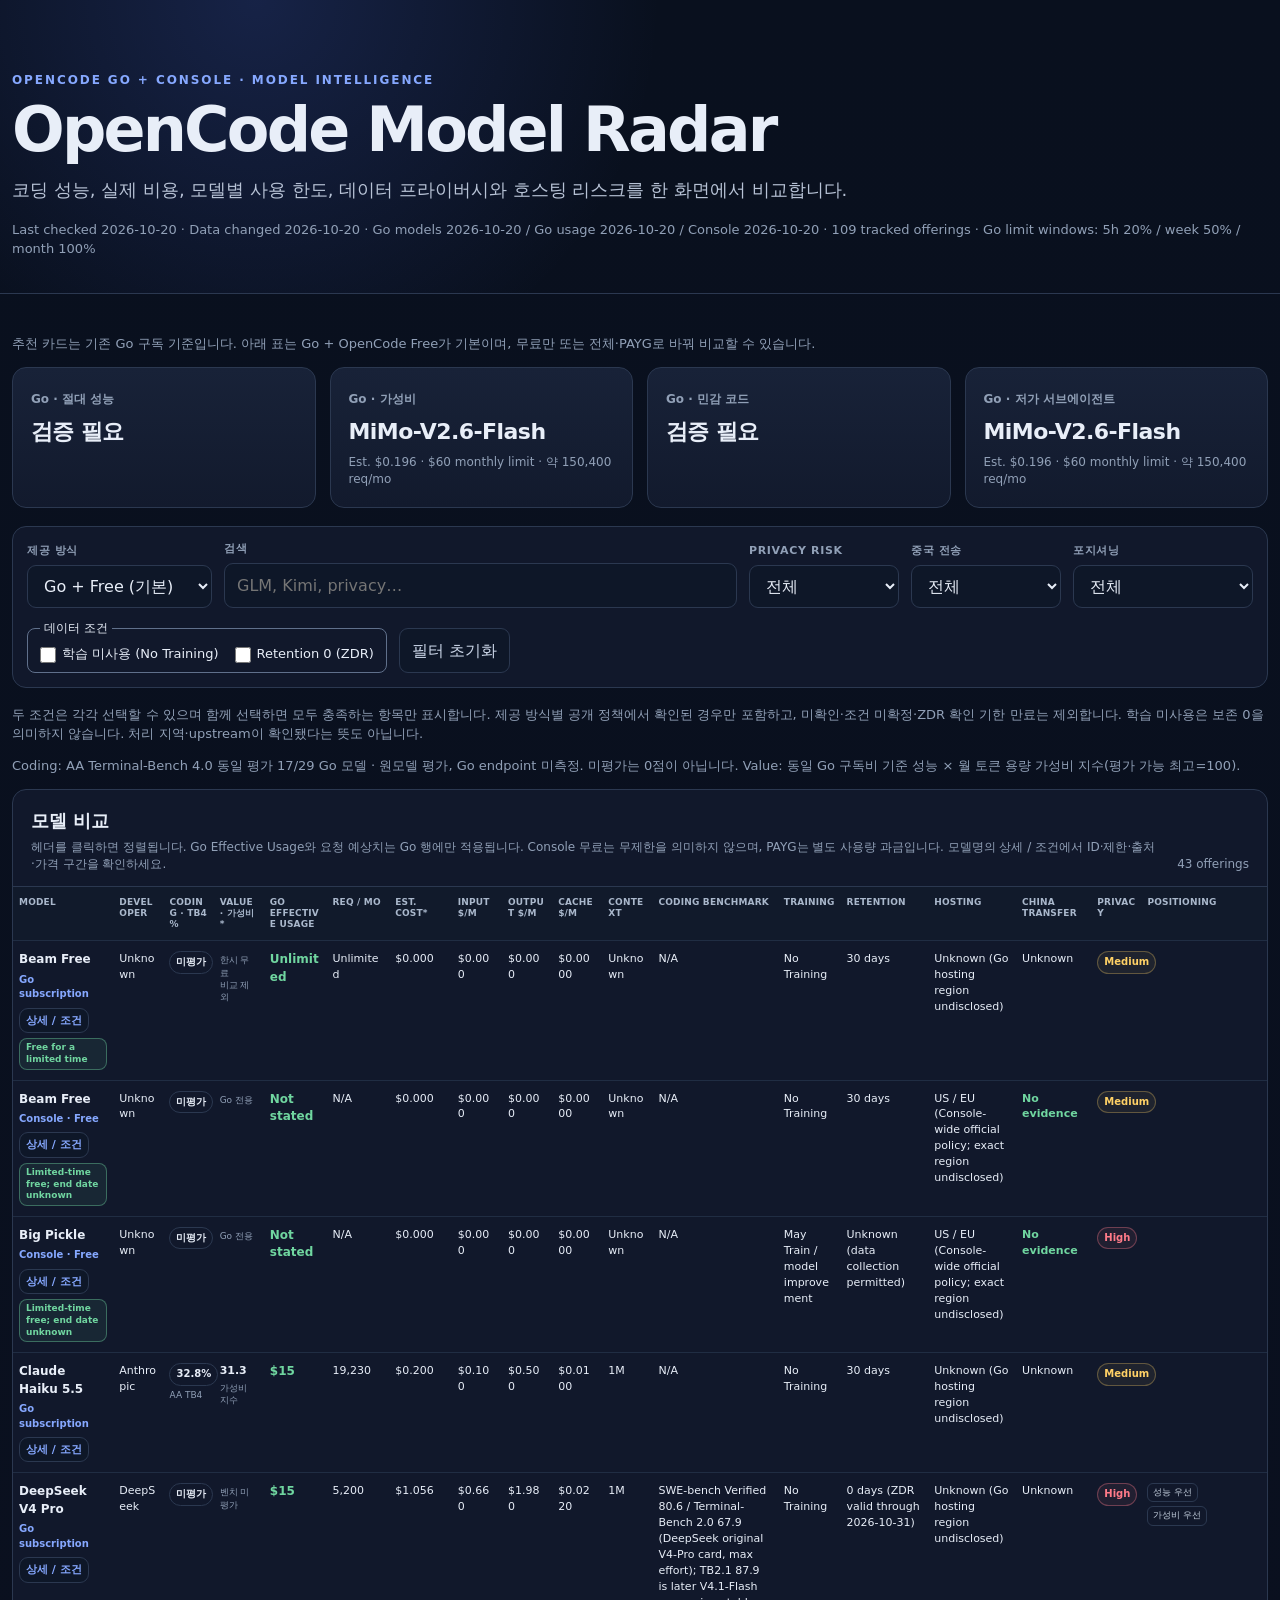
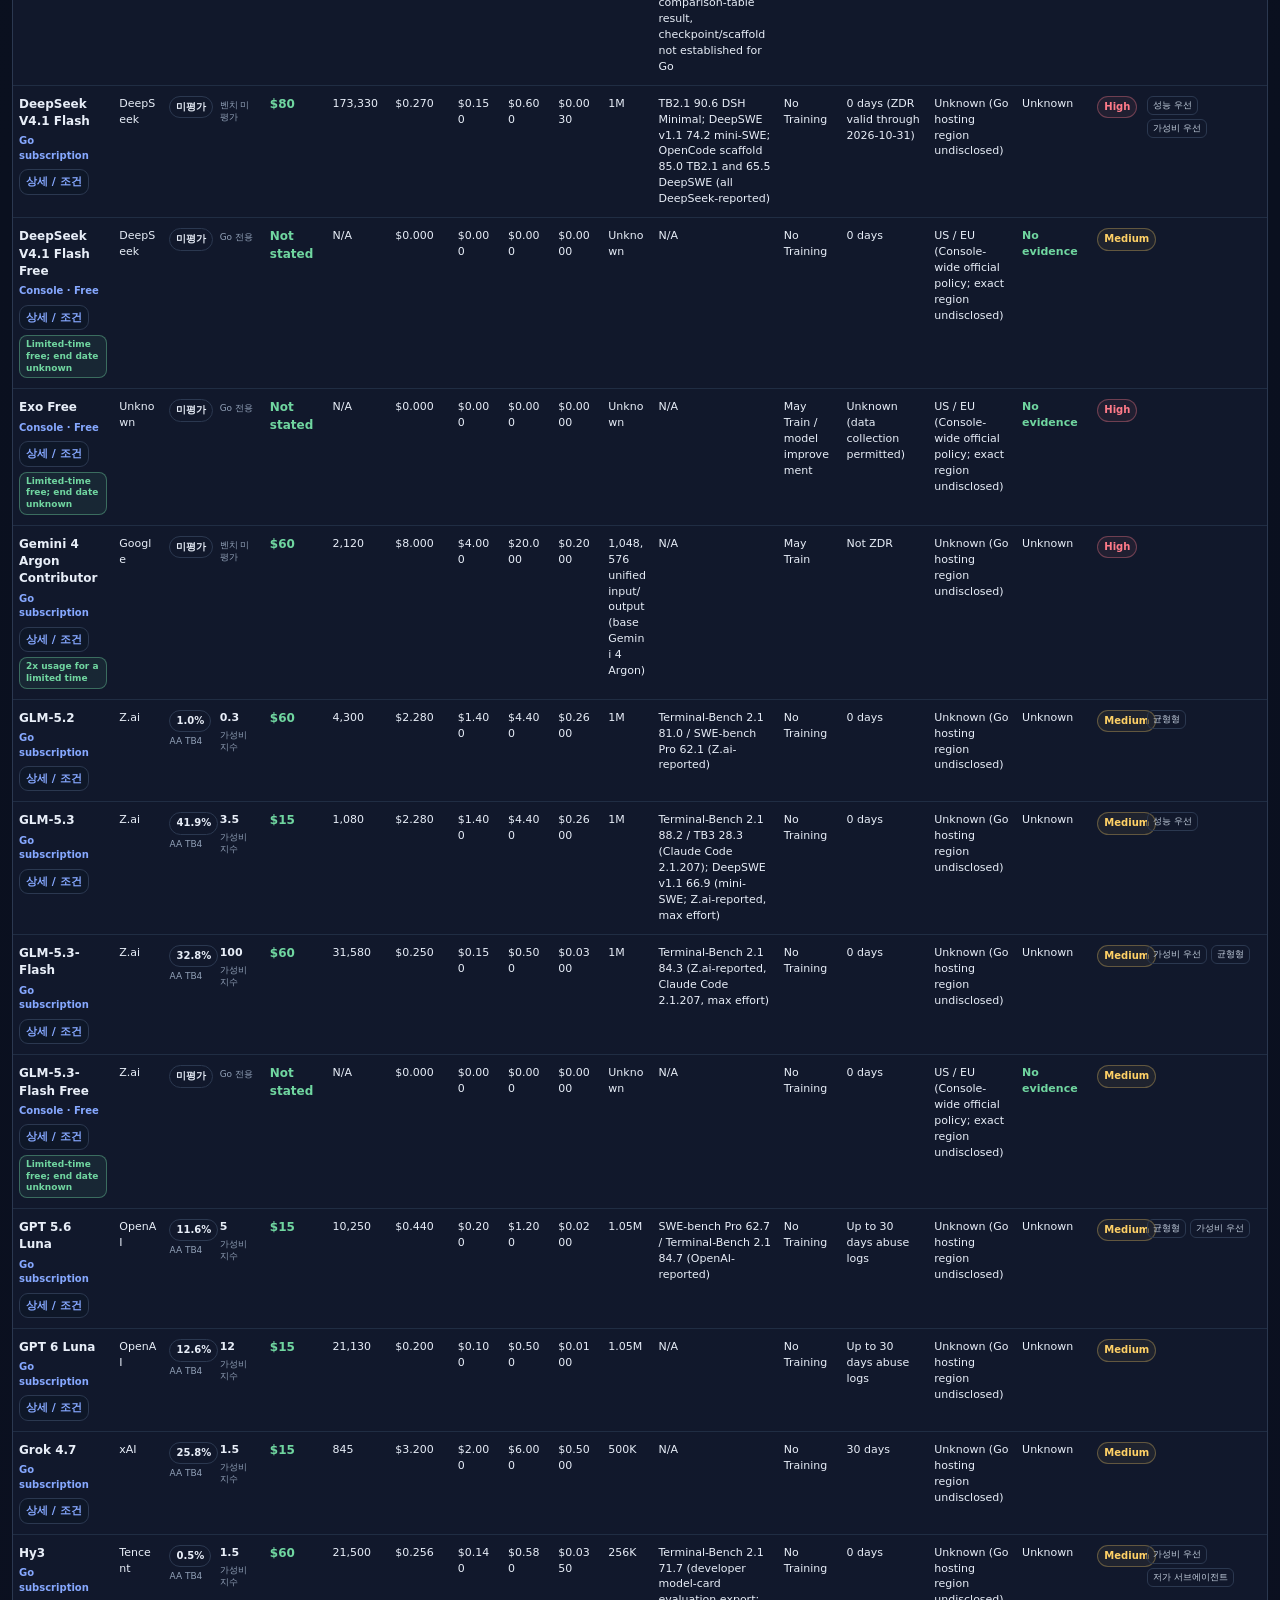
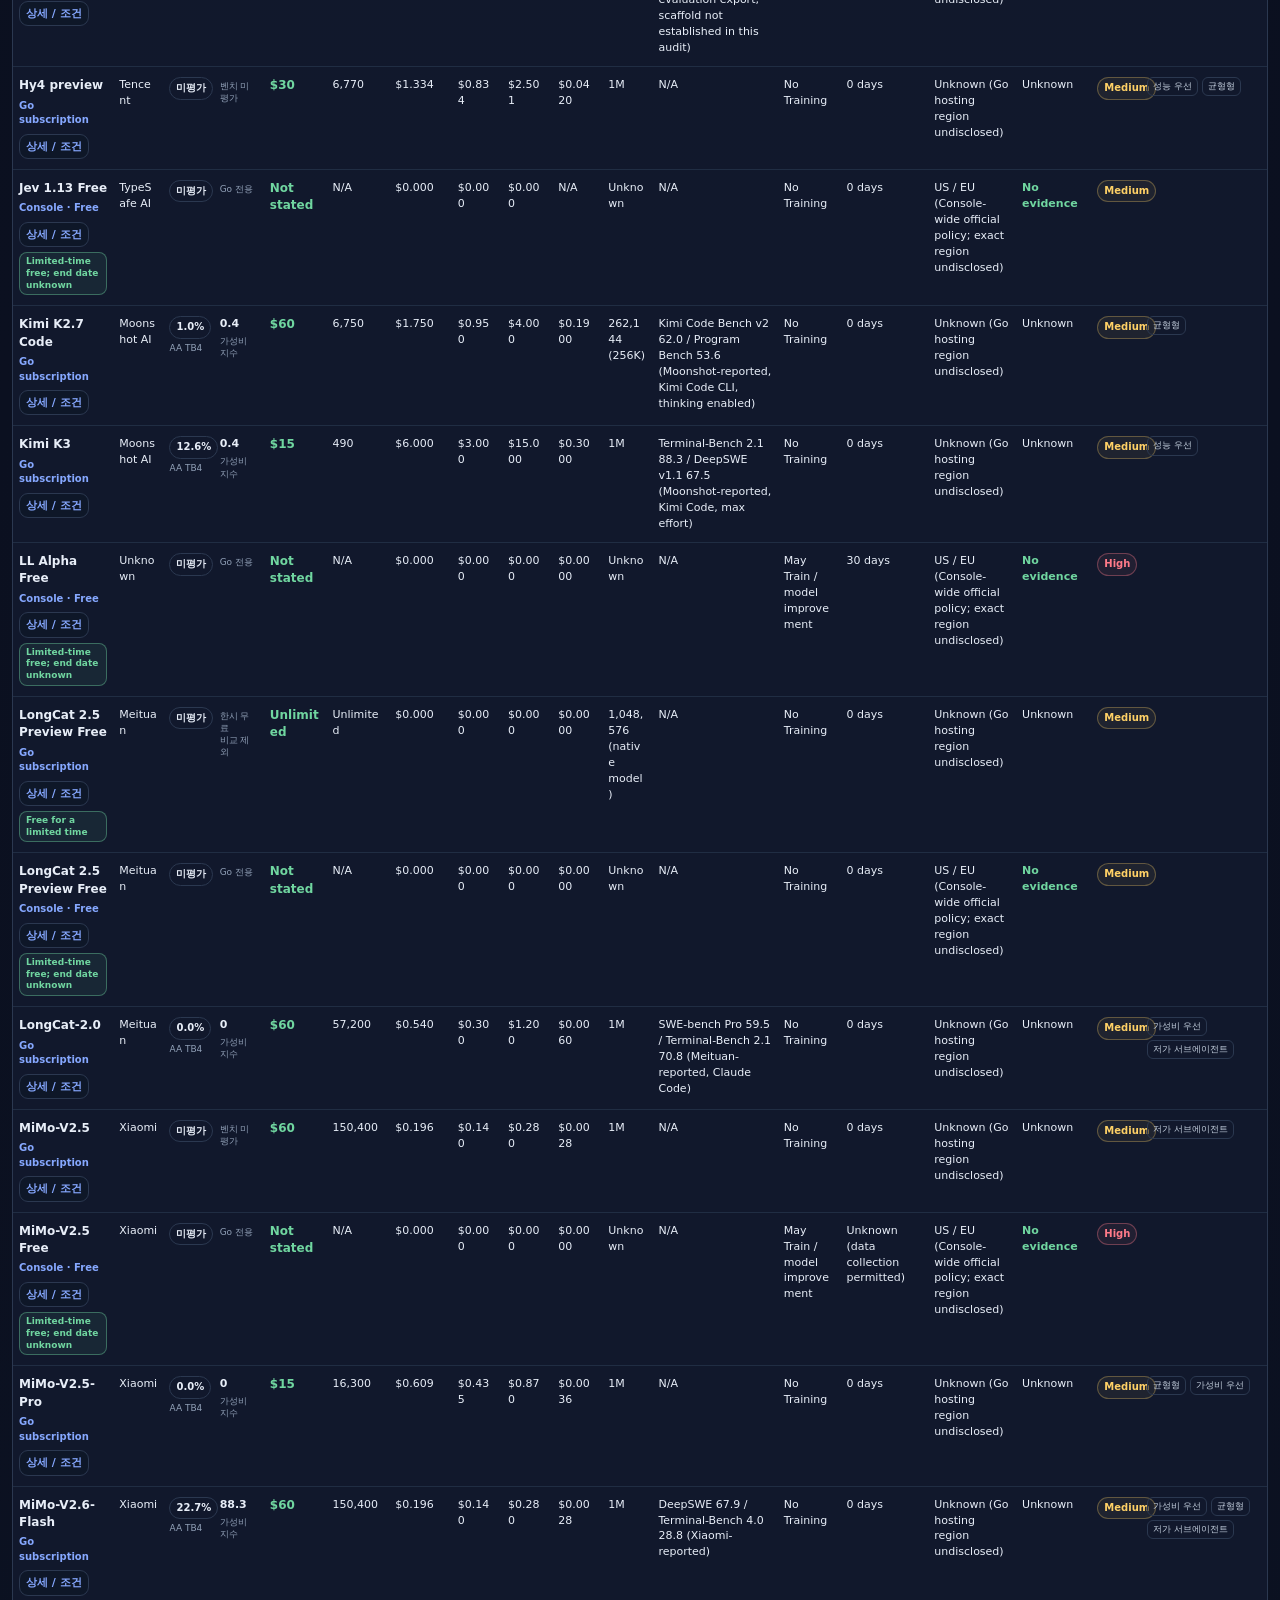
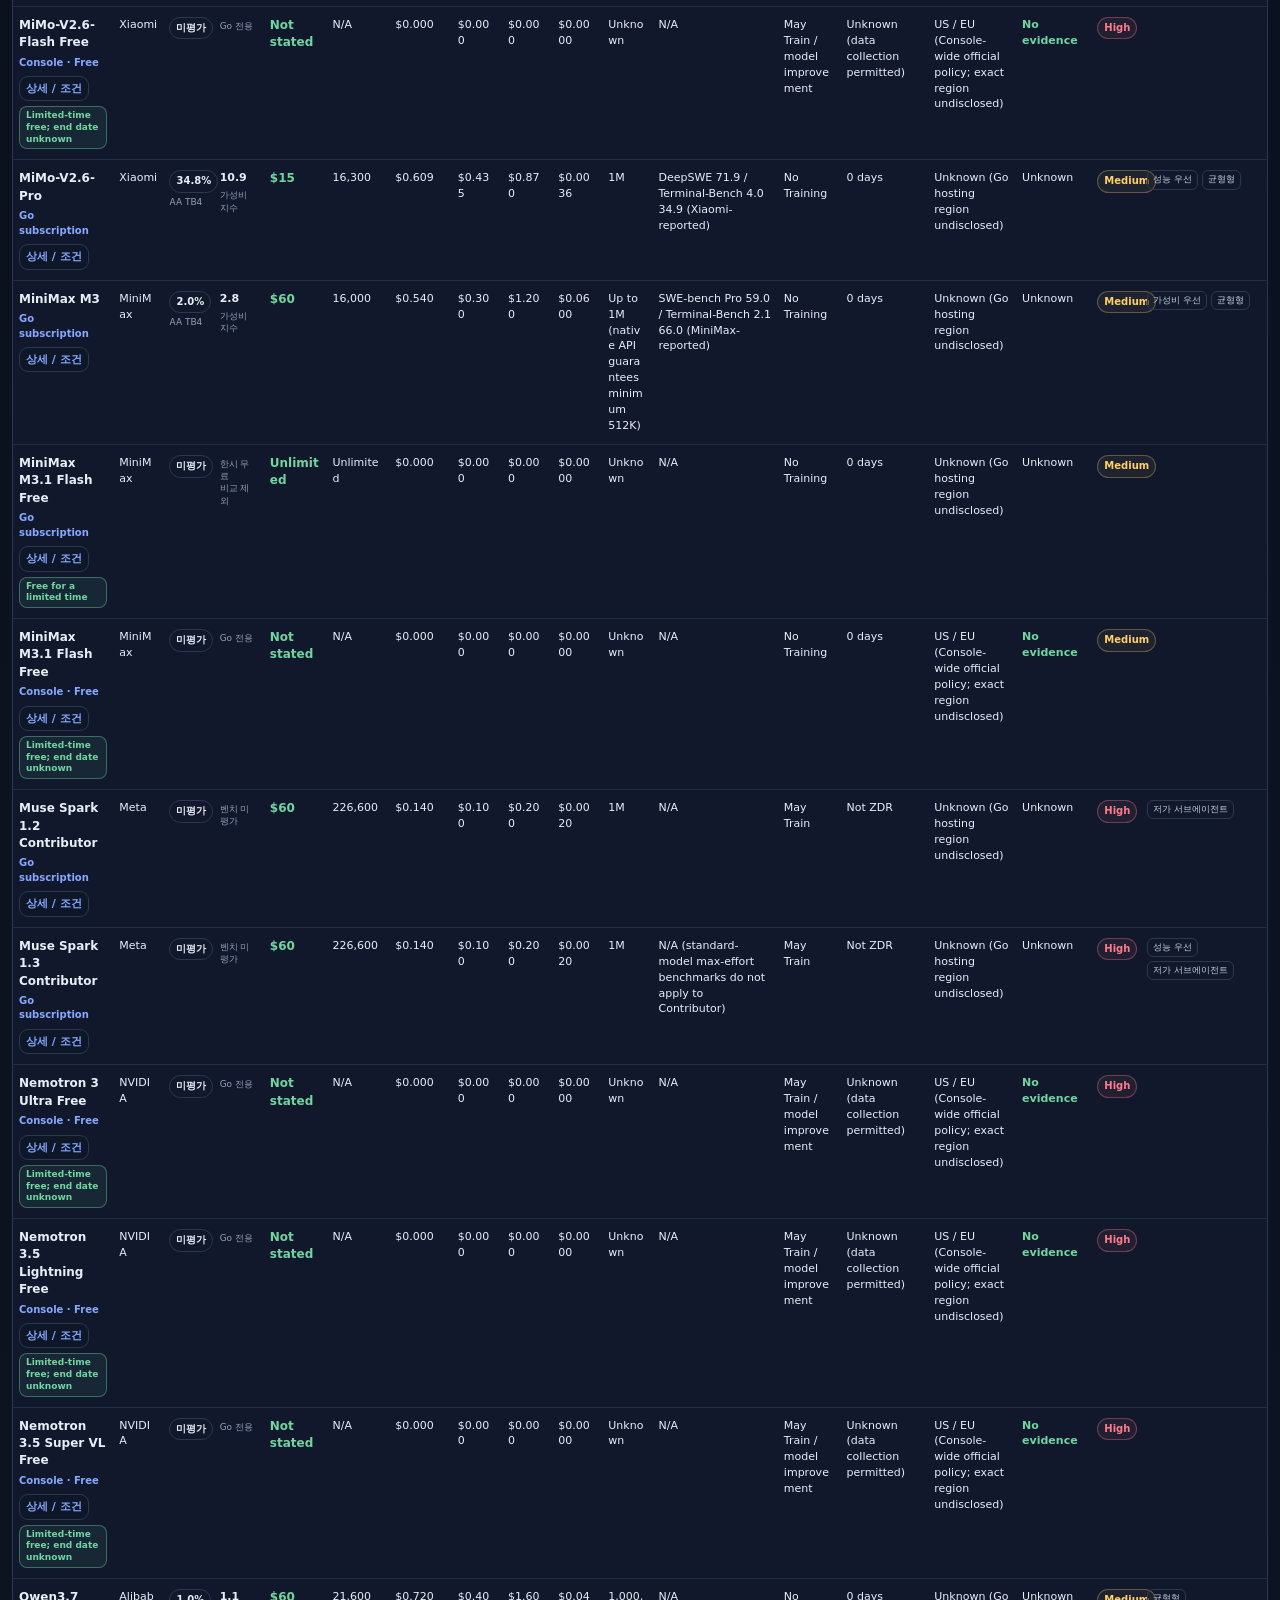
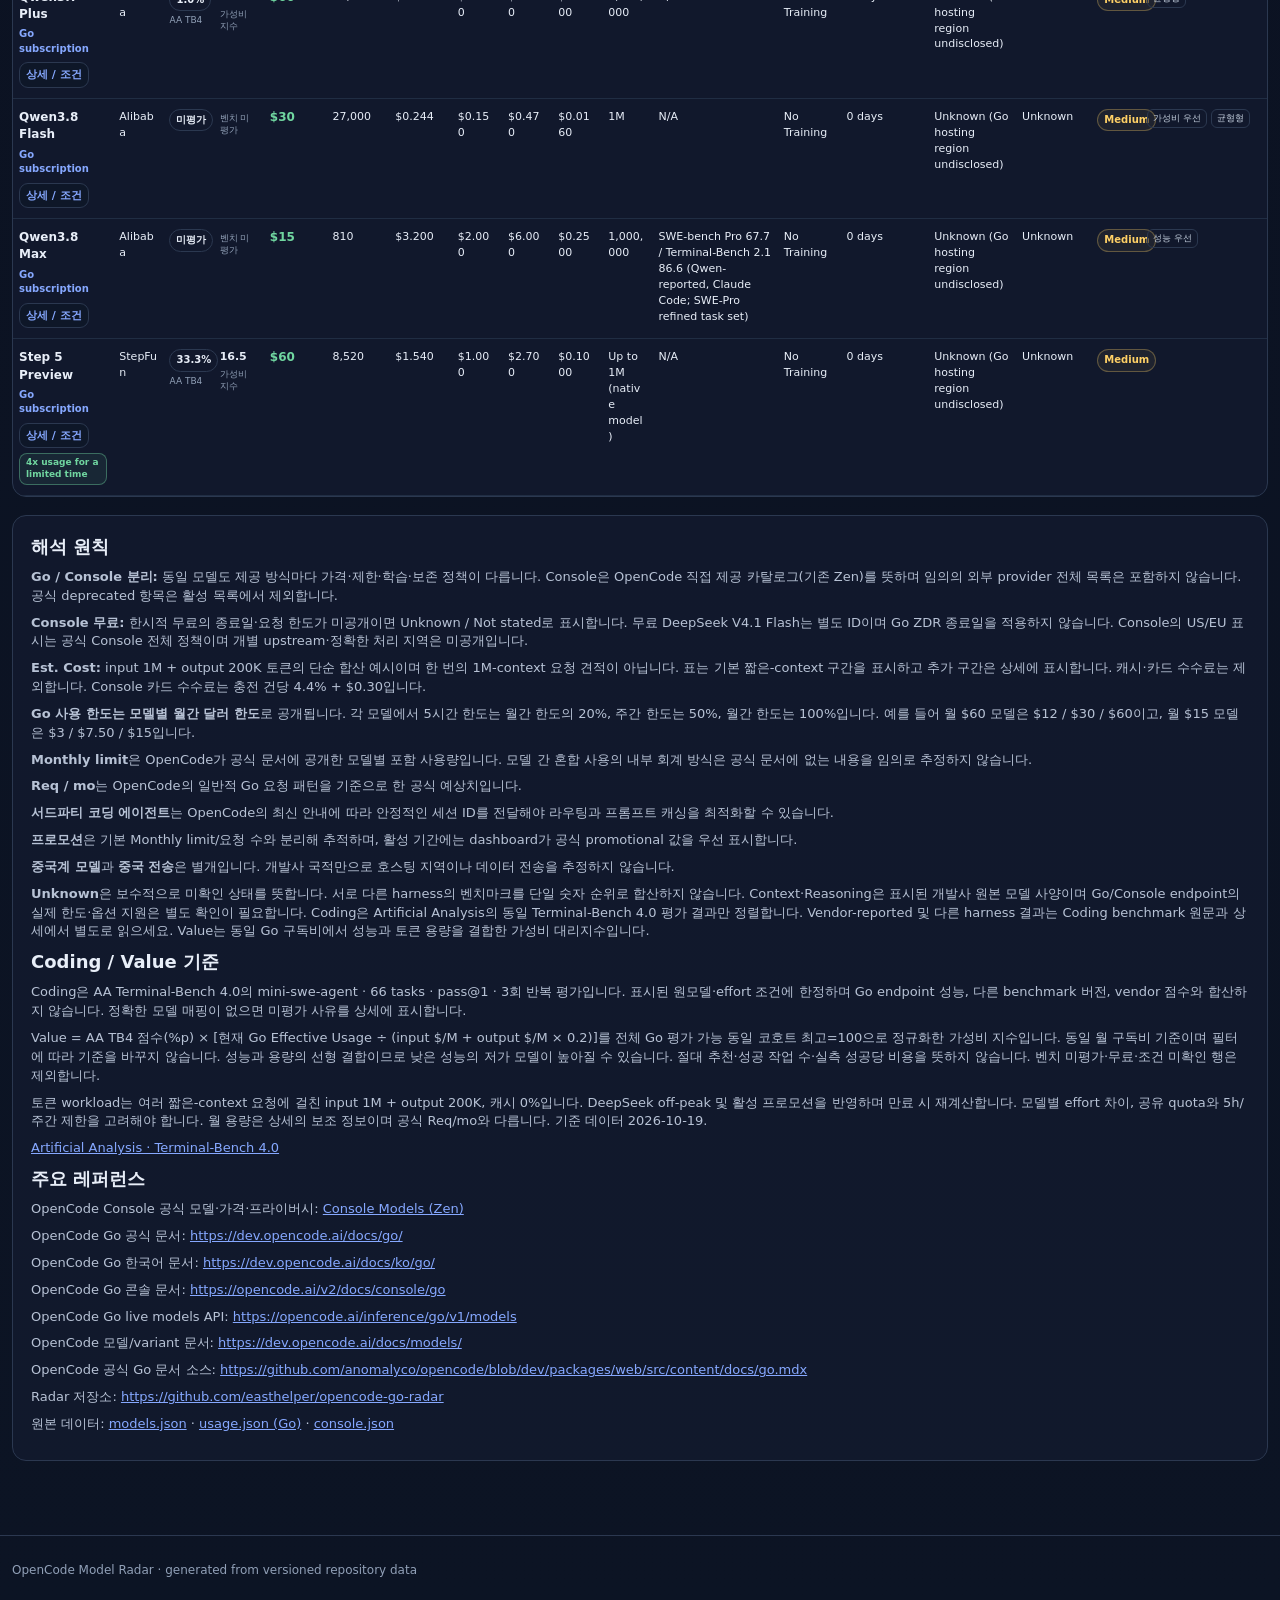
==== index.html @ ffd7a0df "chore: sync MiniMax free offerings and audit 2026-10-20" ====
<!doctype html>
<html lang="ko">
<head>
  <meta charset="utf-8" />
  <meta name="viewport" content="width=device-width,initial-scale=1" />
  <meta name="description" content="OpenCode Go 및 Console 무료·PAYG 모델 가격·코딩 성능·월간 사용 한도·프라이버시·데이터 처리 현황 추적" />
  <title>OpenCode Model Radar</title>
  <link rel="stylesheet" href="assets/style.css?v=20261020-models" />
</head>
<body>
  <header class="hero">
    <div class="wrap">
      <p class="eyebrow">OPENCODE GO + CONSOLE · MODEL INTELLIGENCE</p>
      <h1>OpenCode Model Radar</h1>
      <p class="lede">코딩 성능, 실제 비용, 모델별 사용 한도, 데이터 프라이버시와 호스팅 리스크를 한 화면에서 비교합니다.</p>
      <div id="meta" class="meta">Loading…</div>
    </div>
  </header>

  <main class="wrap">
    <p class="scope-note">추천 카드는 기존 Go 구독 기준입니다. 아래 표는 Go + OpenCode Free가 기본이며, 무료만 또는 전체·PAYG로 바꿔 비교할 수 있습니다.</p>
    <section id="summary" class="cards" aria-label="추천 요약"></section>

    <section class="panel controls">
      <div class="control"><label for="offering">제공 방식</label><select id="offering"><option value="go-free" selected>Go + Free (기본)</option><option value="console-free">OpenCode Free만</option><option value="go">Go 구독만</option><option value="console-payg">Console PAYG만</option><option value="">전체</option></select></div>
      <div class="control search-control">
        <label for="search">검색</label>
        <input id="search" type="search" placeholder="GLM, Kimi, privacy…" />
      </div>
      <div class="control">
        <label for="privacy">Privacy Risk</label>
        <select id="privacy"><option value="">전체</option><option>Low</option><option>Medium</option><option>High</option><option>Unknown</option></select>
      </div>
      <div class="control">
        <label for="china">중국 전송</label>
        <select id="china"><option value="">전체</option><option>Yes</option><option>Possible</option><option>No evidence</option><option>Unknown</option></select>
      </div>
      <div class="control">
        <label for="position">포지셔닝</label>
        <select id="position"><option value="">전체</option><option>성능 우선</option><option>균형형</option><option>가성비 우선</option><option>저가 서브에이전트</option><option>프라이버시 우선</option></select>
      </div>
      <fieldset class="privacy-checks" aria-describedby="privacy-filter-help">
        <legend>데이터 조건</legend>
        <label><input id="no-training" type="checkbox" /> 학습 미사용 (No Training)</label>
        <label><input id="zero-retention" type="checkbox" /> Retention 0 (ZDR)</label>
      </fieldset>
      <button id="reset" type="button">필터 초기화</button>
    </section>

    <p id="privacy-filter-help" class="scope-note">두 조건은 각각 선택할 수 있으며 함께 선택하면 모두 충족하는 항목만 표시합니다. 제공 방식별 공개 정책에서 확인된 경우만 포함하고, 미확인·조건 미확정·ZDR 확인 기한 만료는 제외합니다. 학습 미사용은 보존 0을 의미하지 않습니다. 처리 지역·upstream이 확인됐다는 뜻도 아닙니다.</p>
    <p id="benchmark-coverage" class="scope-note" role="status"></p>
    <section class="panel table-panel">
      <div class="table-head">
        <div>
          <h2>모델 비교</h2>
          <p>헤더를 클릭하면 정렬됩니다. Go Effective Usage와 요청 예상치는 Go 행에만 적용됩니다. Console 무료는 무제한을 의미하지 않으며, PAYG는 별도 사용량 과금입니다. 모델명의 상세 / 조건에서 ID·제한·출처·가격 구간을 확인하세요.</p>
        </div>
        <span id="count" class="count" role="status" aria-live="polite"></span>
      </div>
      <div class="table-wrap">
        <table>
          <thead><tr>
            <th data-key="model">Model</th>
            <th data-key="developer">Developer</th>
            <th data-key="coding_grade">Coding · TB4 %</th>
            <th data-key="value_grade">Value · 가성비*</th>
            <th data-key="monthly_usage_usd">Go Effective Usage</th>
            <th data-key="requests_month">Req / mo</th>
            <th data-key="estimated_cost">Est. Cost*</th>
            <th data-key="input_price">Input $/M</th>
            <th data-key="output_price">Output $/M</th>
            <th data-key="cached_input">Cache $/M</th>
            <th data-key="context">Context</th>
            <th data-key="benchmark">Coding benchmark</th>
            <th data-key="training">Training</th>
            <th data-key="retention">Retention</th>
            <th data-key="hosting">Hosting</th>
            <th data-key="china_transfer">China transfer</th>
            <th data-key="privacy_risk">Privacy</th>
            <th>Positioning</th>
          </tr></thead>
          <tbody id="models"></tbody>
        </table>
      </div>
    </section>

    <section class="panel notes">
      <h2>해석 원칙</h2>
      <p><strong>Go / Console 분리:</strong> 동일 모델도 제공 방식마다 가격·제한·학습·보존 정책이 다릅니다. Console은 OpenCode 직접 제공 카탈로그(기존 Zen)를 뜻하며 임의의 외부 provider 전체 목록은 포함하지 않습니다. 공식 deprecated 항목은 활성 목록에서 제외합니다.</p>
      <p><strong>Console 무료:</strong> 한시적 무료의 종료일·요청 한도가 미공개이면 Unknown / Not stated로 표시합니다. 무료 DeepSeek V4.1 Flash는 별도 ID이며 Go ZDR 종료일을 적용하지 않습니다. Console의 US/EU 표시는 공식 Console 전체 정책이며 개별 upstream·정확한 처리 지역은 미공개입니다.</p>
      <p><strong>Est. Cost:</strong> input 1M + output 200K 토큰의 단순 합산 예시이며 한 번의 1M-context 요청 견적이 아닙니다. 표는 기본 짧은-context 구간을 표시하고 추가 구간은 상세에 표시합니다. 캐시·카드 수수료는 제외합니다. Console 카드 수수료는 충전 건당 4.4% + $0.30입니다.</p>
      <p><strong>Go 사용 한도는 모델별 월간 달러 한도</strong>로 공개됩니다. 각 모델에서 5시간 한도는 월간 한도의 20%, 주간 한도는 50%, 월간 한도는 100%입니다. 예를 들어 월 $60 모델은 $12 / $30 / $60이고, 월 $15 모델은 $3 / $7.50 / $15입니다.</p>
      <p><strong>Monthly limit</strong>은 OpenCode가 공식 문서에 공개한 모델별 포함 사용량입니다. 모델 간 혼합 사용의 내부 회계 방식은 공식 문서에 없는 내용을 임의로 추정하지 않습니다.</p>
      <p><strong>Req / mo</strong>는 OpenCode의 일반적 Go 요청 패턴을 기준으로 한 공식 예상치입니다.</p>
      <p><strong>서드파티 코딩 에이전트</strong>는 OpenCode의 최신 안내에 따라 안정적인 세션 ID를 전달해야 라우팅과 프롬프트 캐싱을 최적화할 수 있습니다.</p>
      <p><strong>프로모션</strong>은 기본 Monthly limit/요청 수와 분리해 추적하며, 활성 기간에는 dashboard가 공식 promotional 값을 우선 표시합니다.</p>
      <p><strong>중국계 모델</strong>과 <strong>중국 전송</strong>은 별개입니다. 개발사 국적만으로 호스팅 지역이나 데이터 전송을 추정하지 않습니다.</p>
      <p><strong>Unknown</strong>은 보수적으로 미확인 상태를 뜻합니다. 서로 다른 harness의 벤치마크를 단일 숫자 순위로 합산하지 않습니다. Context·Reasoning은 표시된 개발사 원본 모델 사양이며 Go/Console endpoint의 실제 한도·옵션 지원은 별도 확인이 필요합니다. Coding은 Artificial Analysis의 동일 Terminal-Bench 4.0 평가 결과만 정렬합니다. Vendor-reported 및 다른 harness 결과는 Coding benchmark 원문과 상세에서 별도로 읽으세요. Value는 동일 Go 구독비에서 성능과 토큰 용량을 결합한 가성비 대리지수입니다.</p>

      <h2>Coding / Value 기준</h2>
      <p>Coding은 AA Terminal-Bench 4.0의 mini-swe-agent · 66 tasks · pass@1 · 3회 반복 평가입니다. 표시된 원모델·effort 조건에 한정하며 Go endpoint 성능, 다른 benchmark 버전, vendor 점수와 합산하지 않습니다. 정확한 모델 매핑이 없으면 미평가 사유를 상세에 표시합니다.</p>
      <p>Value = AA TB4 점수(%p) × [현재 Go Effective Usage ÷ (input $/M + output $/M × 0.2)]를 전체 Go 평가 가능 동일 코호트 최고=100으로 정규화한 가성비 지수입니다. 동일 월 구독비 기준이며 필터에 따라 기준을 바꾸지 않습니다. 성능과 용량의 선형 결합이므로 낮은 성능의 저가 모델이 높아질 수 있습니다. 절대 추천·성공 작업 수·실측 성공당 비용을 뜻하지 않습니다. 벤치 미평가·무료·조건 미확인 행은 제외합니다.</p><p>토큰 workload는 여러 짧은-context 요청에 걸친 input 1M + output 200K, 캐시 0%입니다. DeepSeek off-peak 및 활성 프로모션을 반영하며 만료 시 재계산합니다. 모델별 effort 차이, 공유 quota와 5h/주간 제한을 고려해야 합니다. 월 용량은 상세의 보조 정보이며 공식 Req/mo와 다릅니다. 기준 데이터 2026-10-19.</p>
      <p><a href="https://artificialanalysis.ai/evaluations/terminalbench-4-0" target="_blank" rel="noopener noreferrer">Artificial Analysis · Terminal-Bench 4.0</a></p>
      <h2>주요 레퍼런스</h2>
      <p>OpenCode Console 공식 모델·가격·프라이버시: <a href="https://opencode.ai/v2/docs/console/models/">Console Models (Zen)</a></p>
      <p>OpenCode Go 공식 문서: <a href="https://dev.opencode.ai/docs/go/" target="_blank" rel="noopener noreferrer">https://dev.opencode.ai/docs/go/</a></p>
      <p>OpenCode Go 한국어 문서: <a href="https://dev.opencode.ai/docs/ko/go/" target="_blank" rel="noopener noreferrer">https://dev.opencode.ai/docs/ko/go/</a></p>
      <p>OpenCode Go 콘솔 문서: <a href="https://opencode.ai/v2/docs/console/go" target="_blank" rel="noopener noreferrer">https://opencode.ai/v2/docs/console/go</a></p>
      <p>OpenCode Go live models API: <a href="https://opencode.ai/inference/go/v1/models" target="_blank" rel="noopener noreferrer">https://opencode.ai/inference/go/v1/models</a></p>
      <p>OpenCode 모델/variant 문서: <a href="https://dev.opencode.ai/docs/models/" target="_blank" rel="noopener noreferrer">https://dev.opencode.ai/docs/models/</a></p>
      <p>OpenCode 공식 Go 문서 소스: <a href="https://github.com/anomalyco/opencode/blob/dev/packages/web/src/content/docs/go.mdx" target="_blank" rel="noopener noreferrer">https://github.com/anomalyco/opencode/blob/dev/packages/web/src/content/docs/go.mdx</a></p>
      <p>Radar 저장소: <a href="https://github.com/easthelper/opencode-go-radar" target="_blank" rel="noopener noreferrer">https://github.com/easthelper/opencode-go-radar</a></p>
      <p>원본 데이터: <a href="data/models.json">models.json</a> · <a href="data/usage.json">usage.json (Go)</a> · <a href="data/console.json">console.json</a></p>
    </section>
  </main>

  <footer><div class="wrap">OpenCode Model Radar · generated from versioned repository data</div></footer>
  <dialog id="model-dialog" aria-labelledby="model-dialog-title">
    <div class="dialog-shell">
      <header class="dialog-header">
        <div><p id="model-dialog-offering" class="offering-label"></p><h2 id="model-dialog-title"></h2></div>
        <button id="close-details" type="button" autofocus>닫기</button>
      </header>
      <div id="model-dialog-content" class="dialog-content" tabindex="0" aria-label="모델 상세 및 조건"></div>
    </div>
  </dialog>
  <script src="assets/app.js?v=20261020-models"></script>
</body>
</html>
---- assets/style.css ----
:root{--bg:#0b1020;--panel:#121a2d;--panel2:#182238;--text:#e8eef8;--muted:#91a0b7;--line:#2b3850;--accent:#86a8ff;--good:#70d6a0;--warn:#ffd166;--bad:#ff7b89}*{box-sizing:border-box}body{margin:0;background:linear-gradient(180deg,#09101e 0%,#0b1020 45%,#0c1424 100%);color:var(--text);font-family:Inter,ui-sans-serif,system-ui,-apple-system,BlinkMacSystemFont,"Segoe UI",sans-serif;line-height:1.45}.wrap{width:min(1760px,calc(100% - 24px));margin:0 auto}.hero{padding:72px 0 34px;border-bottom:1px solid var(--line);background:radial-gradient(circle at 20% 0%,rgba(84,119,255,.18),transparent 38%)}.eyebrow{margin:0 0 10px;color:var(--accent);font-size:12px;font-weight:800;letter-spacing:.16em}.hero h1{font-size:clamp(34px,5vw,62px);line-height:1;margin:0 0 16px;letter-spacing:-.045em}.lede{margin:0;max-width:900px;color:#b7c2d5;font-size:18px}.meta{margin-top:18px;color:var(--muted);font-size:13px}main{padding:28px 0 56px}.cards{display:grid;grid-template-columns:repeat(4,minmax(0,1fr));gap:14px;margin-bottom:18px}.card{background:linear-gradient(180deg,var(--panel2),var(--panel));border:1px solid var(--line);border-radius:14px;padding:18px}.card .kicker{font-size:12px;color:var(--muted);font-weight:700}.card .value{display:block;margin-top:7px;font-size:22px;font-weight:800;letter-spacing:-.025em}.card .detail{margin-top:6px;color:var(--muted);font-size:12px}.panel{background:rgba(18,26,45,.92);border:1px solid var(--line);border-radius:14px;margin-bottom:18px}.controls{display:flex;gap:12px;align-items:end;padding:14px;flex-wrap:wrap}.control{min-width:150px}.search-control{flex:1;min-width:220px}.control label{display:block;margin:0 0 6px;color:var(--muted);font-size:11px;font-weight:700;text-transform:uppercase;letter-spacing:.06em}input,select,button{width:100%;border:1px solid var(--line);border-radius:9px;background:#0e1728;color:var(--text);padding:10px 12px;font:inherit}button{width:auto;cursor:pointer;color:#cbd6e8}button:hover{border-color:#53627c}.table-panel{overflow:hidden}.table-head{padding:18px 18px 12px;display:flex;justify-content:space-between;gap:20px;align-items:end}.table-head h2,.notes h2{margin:0;font-size:18px}.table-head p{margin:5px 0 0;color:var(--muted);font-size:12px}.count{color:var(--muted);font-size:12px;white-space:nowrap}.table-wrap{overflow-x:hidden;border-top:1px solid var(--line)}table{border-collapse:collapse;width:100%;table-layout:fixed;font-size:11px}th,td{padding:10px 6px;border-bottom:1px solid #202d43;text-align:left;vertical-align:top;overflow-wrap:anywhere;word-break:break-word;min-width:0}th{position:sticky;top:0;background:#111a2b;color:#aab8cc;font-size:9px;text-transform:uppercase;letter-spacing:.02em;cursor:pointer;z-index:1;line-height:1.25}th:hover{color:#fff}tbody tr:hover{background:rgba(134,168,255,.035)}td:first-child{font-weight:800;font-size:12px}.usage strong{color:var(--good);font-size:12px}.usage span{color:var(--muted);font-size:9px}th:nth-child(1),td:nth-child(1){width:8%}th:nth-child(2),td:nth-child(2){width:4%}th:nth-child(3),td:nth-child(3),th:nth-child(4),td:nth-child(4),th:nth-child(17),td:nth-child(17){width:4%}th:nth-child(5),td:nth-child(5),th:nth-child(6),td:nth-child(6),th:nth-child(7),td:nth-child(7){width:5%}th:nth-child(8),td:nth-child(8),th:nth-child(9),td:nth-child(9),th:nth-child(10),td:nth-child(10),th:nth-child(11),td:nth-child(11){width:4%}th:nth-child(12),td:nth-child(12){width:10%}th:nth-child(13),td:nth-child(13){width:5%}th:nth-child(14),td:nth-child(14),th:nth-child(15),td:nth-child(15){width:7%}th:nth-child(16),td:nth-child(16){width:6%}th:nth-child(18),td:nth-child(18){width:10%}.badge{display:inline-block;border-radius:999px;padding:3px 6px;font-weight:800;font-size:10px;border:1px solid var(--line);white-space:nowrap}.promotion-badge{display:block;width:fit-content;max-width:100%;margin-top:5px;padding:3px 6px;border-radius:8px;border:1px solid rgba(112,214,160,.4);background:rgba(112,214,160,.08);color:var(--good);font-size:9px;font-weight:700;line-height:1.3;white-space:normal;overflow-wrap:anywhere;word-break:break-word}.grade-S,.risk-Low{color:var(--good);border-color:rgba(112,214,160,.4);background:rgba(112,214,160,.08)}.grade-A{color:#a8c5ff}.grade-B,.risk-Medium{color:var(--warn);border-color:rgba(255,209,102,.3);background:rgba(255,209,102,.06)}.grade-C,.risk-High{color:var(--bad);border-color:rgba(255,123,137,.35);background:rgba(255,123,137,.07)}.risk-Unknown{color:var(--muted)}.yes{color:var(--bad);font-weight:700}.possible{color:var(--warn);font-weight:700}.no-evidence{color:var(--good);font-weight:700}.tags{display:flex;gap:4px;flex-wrap:wrap}.tag{font-size:9px;border:1px solid var(--line);border-radius:6px;padding:2px 5px;color:#c5d0df}.notes{padding:18px}.notes p{margin:8px 0;color:#b7c2d5;font-size:13px}.notes a{color:var(--accent)}footer{border-top:1px solid var(--line);padding:26px 0 40px;color:var(--muted);font-size:12px}@media(max-width:1200px){.wrap{width:min(100% - 20px,1760px)}table{font-size:10px}th,td{padding:8px 4px}th:nth-child(2),td:nth-child(2),th:nth-child(10),td:nth-child(10),th:nth-child(12),td:nth-child(12),th:nth-child(15),td:nth-child(15){display:none}th:nth-child(1),td:nth-child(1){width:14%}th:nth-child(5),td:nth-child(5),th:nth-child(6),td:nth-child(6){width:8%}th:nth-child(14),td:nth-child(14){width:10%}th:nth-child(18),td:nth-child(18){width:12%}}@media(max-width:900px){.cards{grid-template-columns:1fr 1fr}.hero{padding-top:48px}th:nth-child(8),td:nth-child(8),th:nth-child(9),td:nth-child(9),th:nth-child(11),td:nth-child(11),th:nth-child(18),td:nth-child(18){display:none}th:nth-child(1),td:nth-child(1){width:22%}th:nth-child(5),td:nth-child(5),th:nth-child(6),td:nth-child(6),th:nth-child(7),td:nth-child(7){width:11%}th:nth-child(13),td:nth-child(13),th:nth-child(14),td:nth-child(14),th:nth-child(16),td:nth-child(16){width:12%}}@media(max-width:560px){.wrap{width:min(100% - 12px,1760px)}.cards{grid-template-columns:1fr}.controls{align-items:stretch}.control,.search-control{min-width:100%}button{width:100%}.hero h1{font-size:38px}.table-head{padding:14px 10px 10px}table{font-size:10px}th,td{padding:7px 3px}th:nth-child(13),td:nth-child(13),th:nth-child(14),td:nth-child(14){display:none}th:nth-child(1),td:nth-child(1){width:28%}th:nth-child(3),td:nth-child(3),th:nth-child(4),td:nth-child(4),th:nth-child(17),td:nth-child(17){width:10%}th:nth-child(5),td:nth-child(5),th:nth-child(6),td:nth-child(6),th:nth-child(7),td:nth-child(7),th:nth-child(16),td:nth-child(16){width:13%}.badge{padding:2px 5px;font-size:9px}.promotion-badge{font-size:8px;padding:3px 5px}}


.offering-label{display:block;color:var(--accent);font-size:10px;margin-top:4px}.scope-note{color:var(--muted);font-size:13px}
.details-button{display:block;width:auto;max-width:100%;margin-top:6px;padding:4px 6px;font-size:11px;color:var(--accent);line-height:1.4;text-align:left}
:focus-visible{outline:2px solid var(--accent);outline-offset:3px}
body.details-open{overflow:hidden}
#model-dialog{width:min(680px,calc(100% - 24px));max-width:calc(100% - 24px);max-height:calc(100vh - 32px);max-height:calc(100dvh - 32px);padding:0;border:1px solid var(--line);border-radius:16px;background:var(--panel);color:var(--text);box-shadow:0 24px 80px #0008;overflow:hidden}
#model-dialog::backdrop{background:rgba(2,6,15,.72)}
.dialog-shell{display:flex;flex-direction:column;max-height:calc(100vh - 34px);max-height:calc(100dvh - 34px)}
.dialog-header{display:flex;align-items:flex-start;justify-content:space-between;gap:16px;padding:18px 20px;border-bottom:1px solid var(--line);flex:none}
.dialog-header h2{font-size:20px;line-height:1.3;margin:5px 0 0;overflow-wrap:anywhere}
.dialog-header .offering-label{margin:0;font-size:12px}
#close-details{flex:none;width:auto;min-height:44px}
.dialog-content{overflow-y:auto;overscroll-behavior:contain;min-height:0;padding:8px 20px 20px;font-size:14px;line-height:1.65;overflow-wrap:anywhere}
.dialog-content p{margin:12px 0}.dialog-content a{color:var(--accent)}
@media(max-width:560px){#model-dialog{width:calc(100% - 16px);max-width:calc(100% - 16px)}.dialog-header{padding:14px;gap:10px}.dialog-header h2{font-size:18px}.dialog-content{padding:4px 14px 16px}.details-button{min-height:36px}}


.metric-note{display:block;color:var(--muted);font-size:9px;line-height:1.35;margin-top:3px}.dialog-content h3{font-size:15px;color:var(--accent)}


/* Native checkboxes keep independent privacy conditions compact and keyboard-operable. */
.privacy-checks{margin:0;padding:8px 12px;border:1px solid #60708b;border-radius:8px;display:flex;flex-wrap:wrap;gap:8px 16px;min-width:0}
.privacy-checks legend{font-size:12px;padding:0 4px}
.privacy-checks label{display:flex;align-items:center;gap:6px;font-size:13px;cursor:pointer}
.privacy-checks input[type=checkbox]{width:16px;height:16px;min-width:16px;margin:0;padding:0;accent-color:#60a5fa}
.privacy-checks input:focus-visible{outline:2px solid #93c5fd;outline-offset:3px}
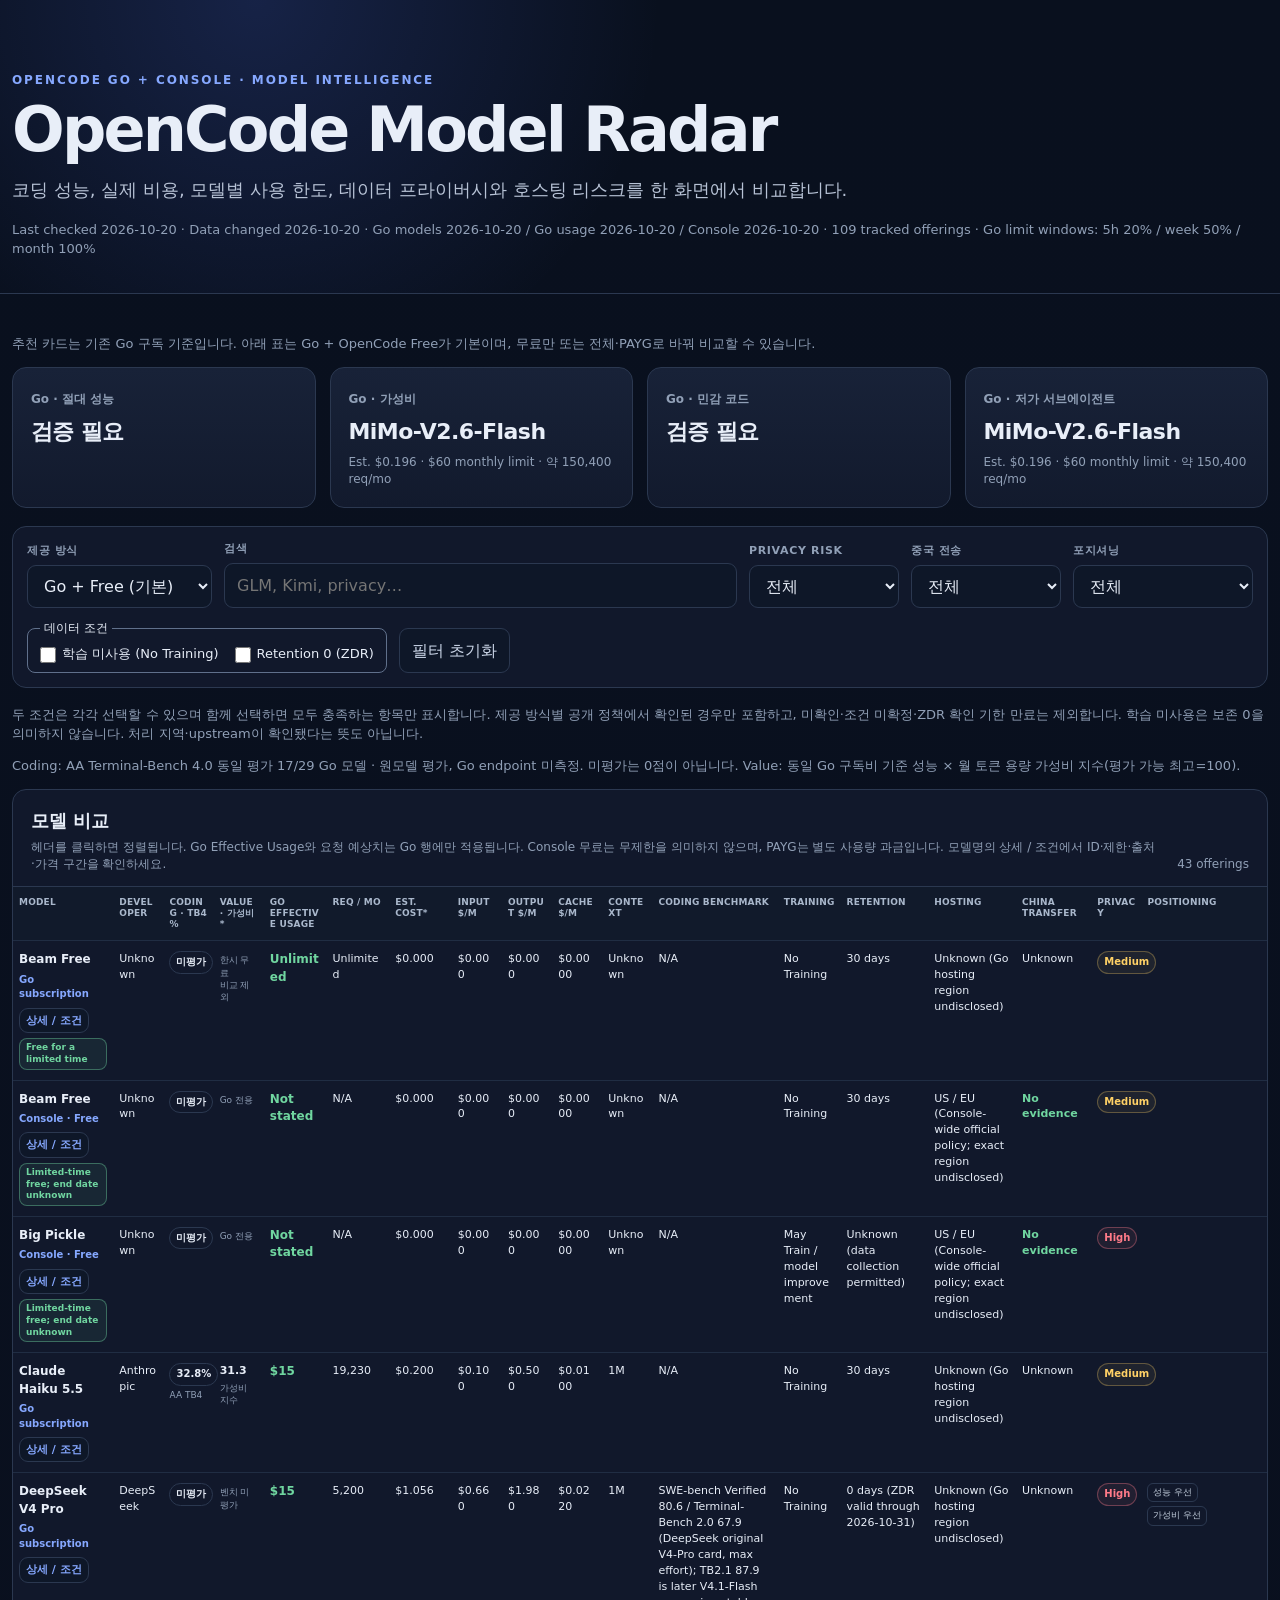
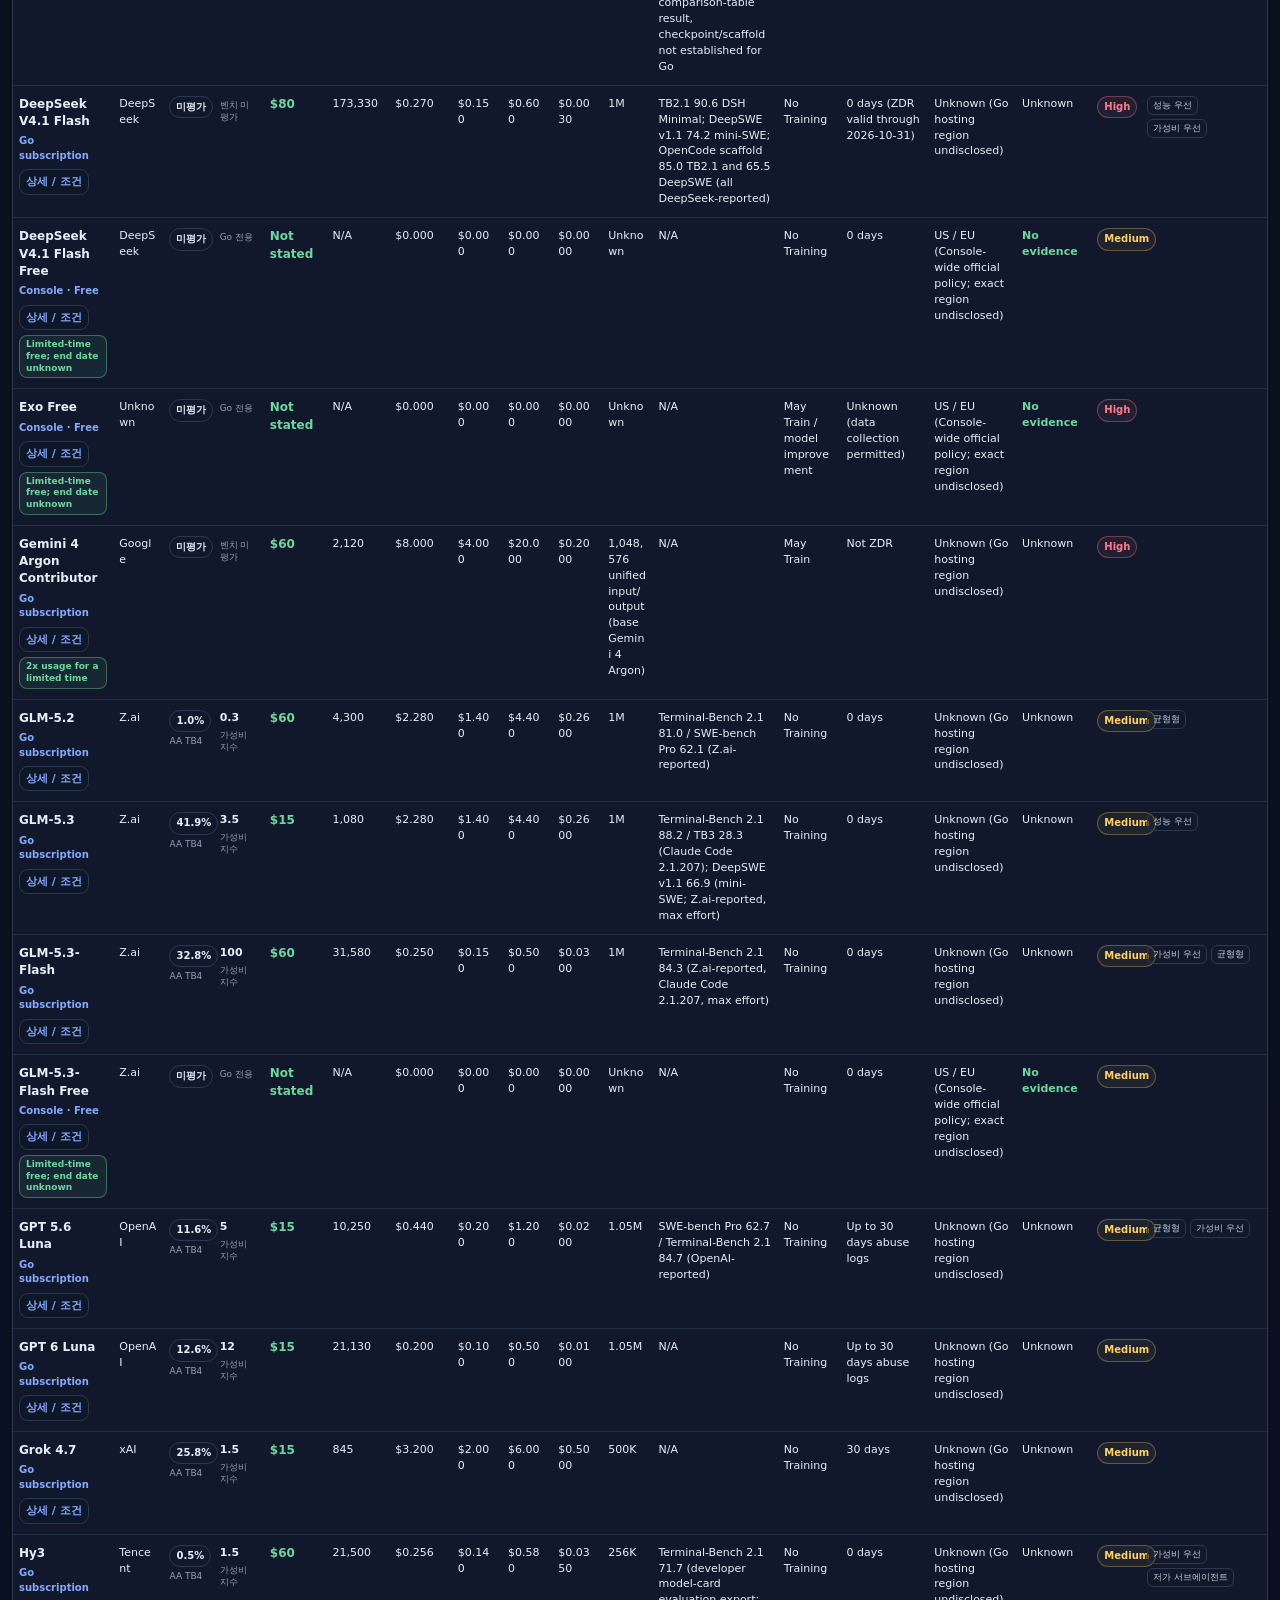
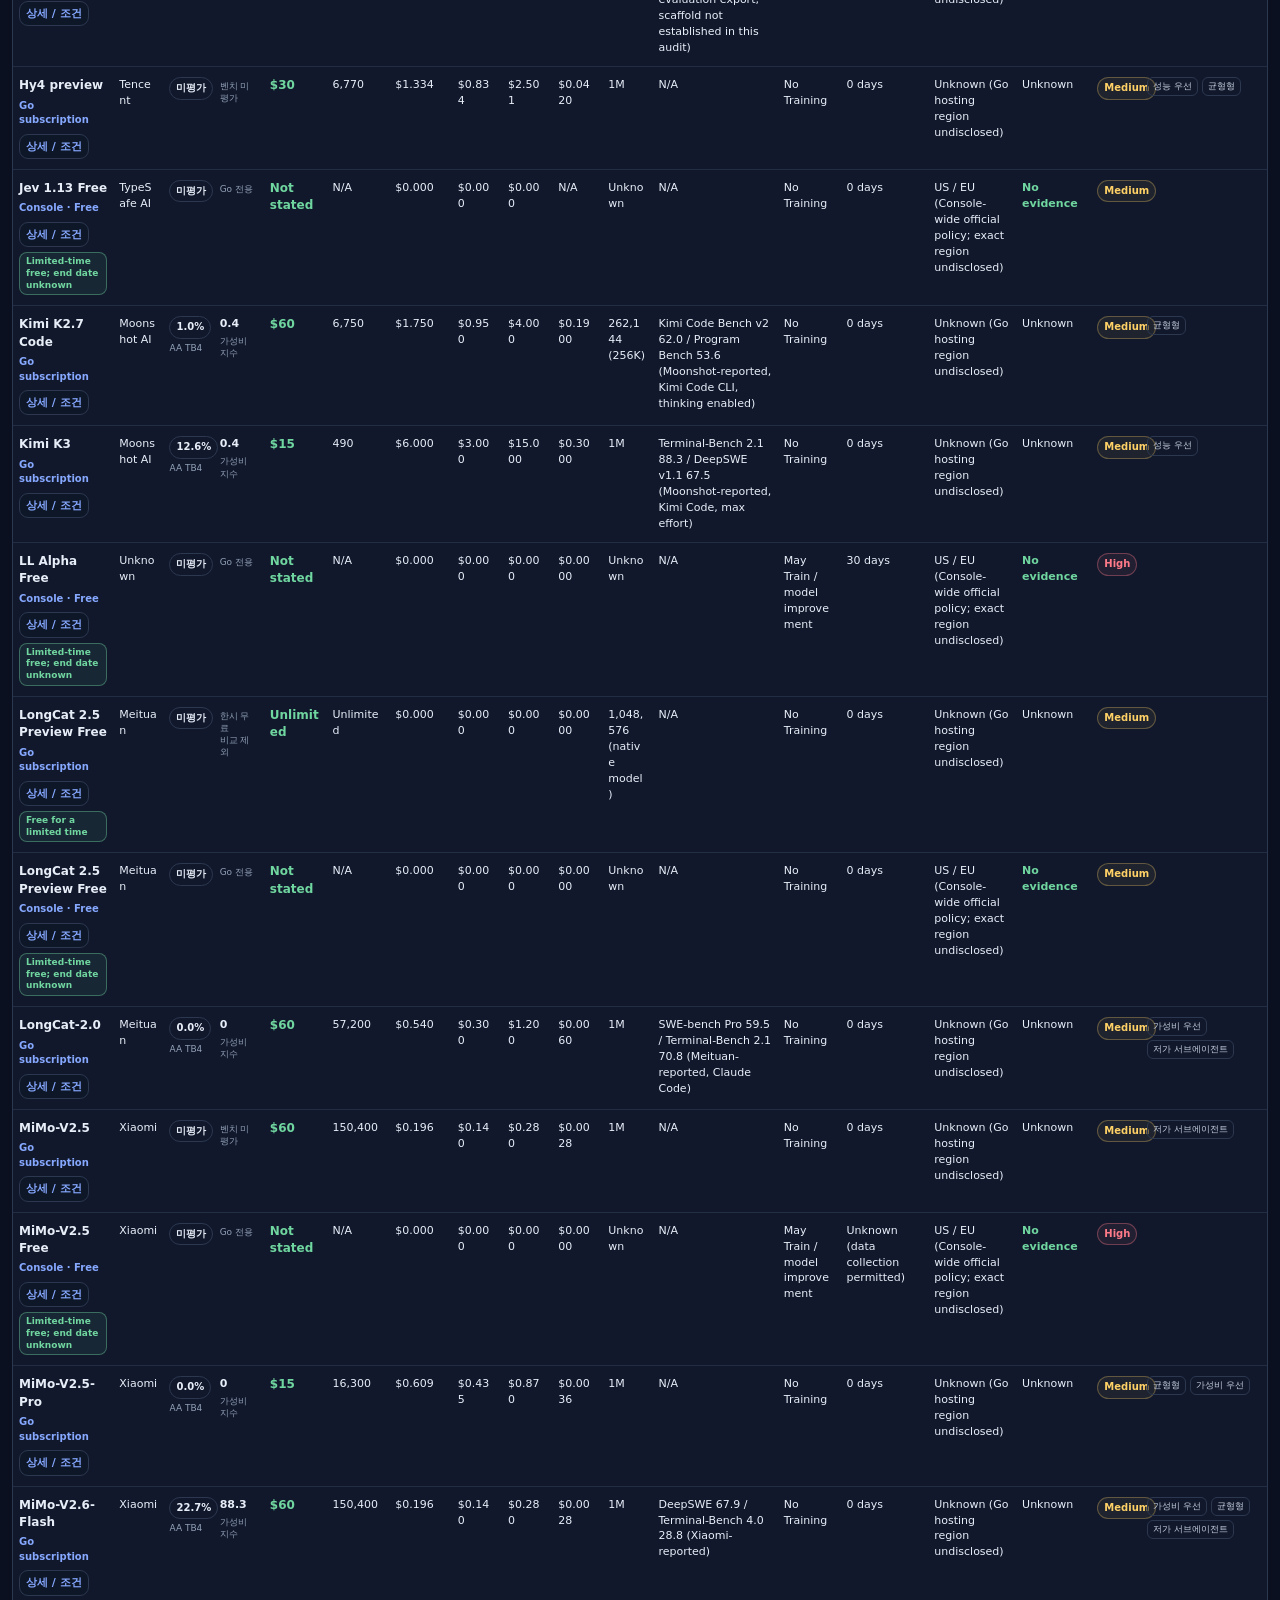
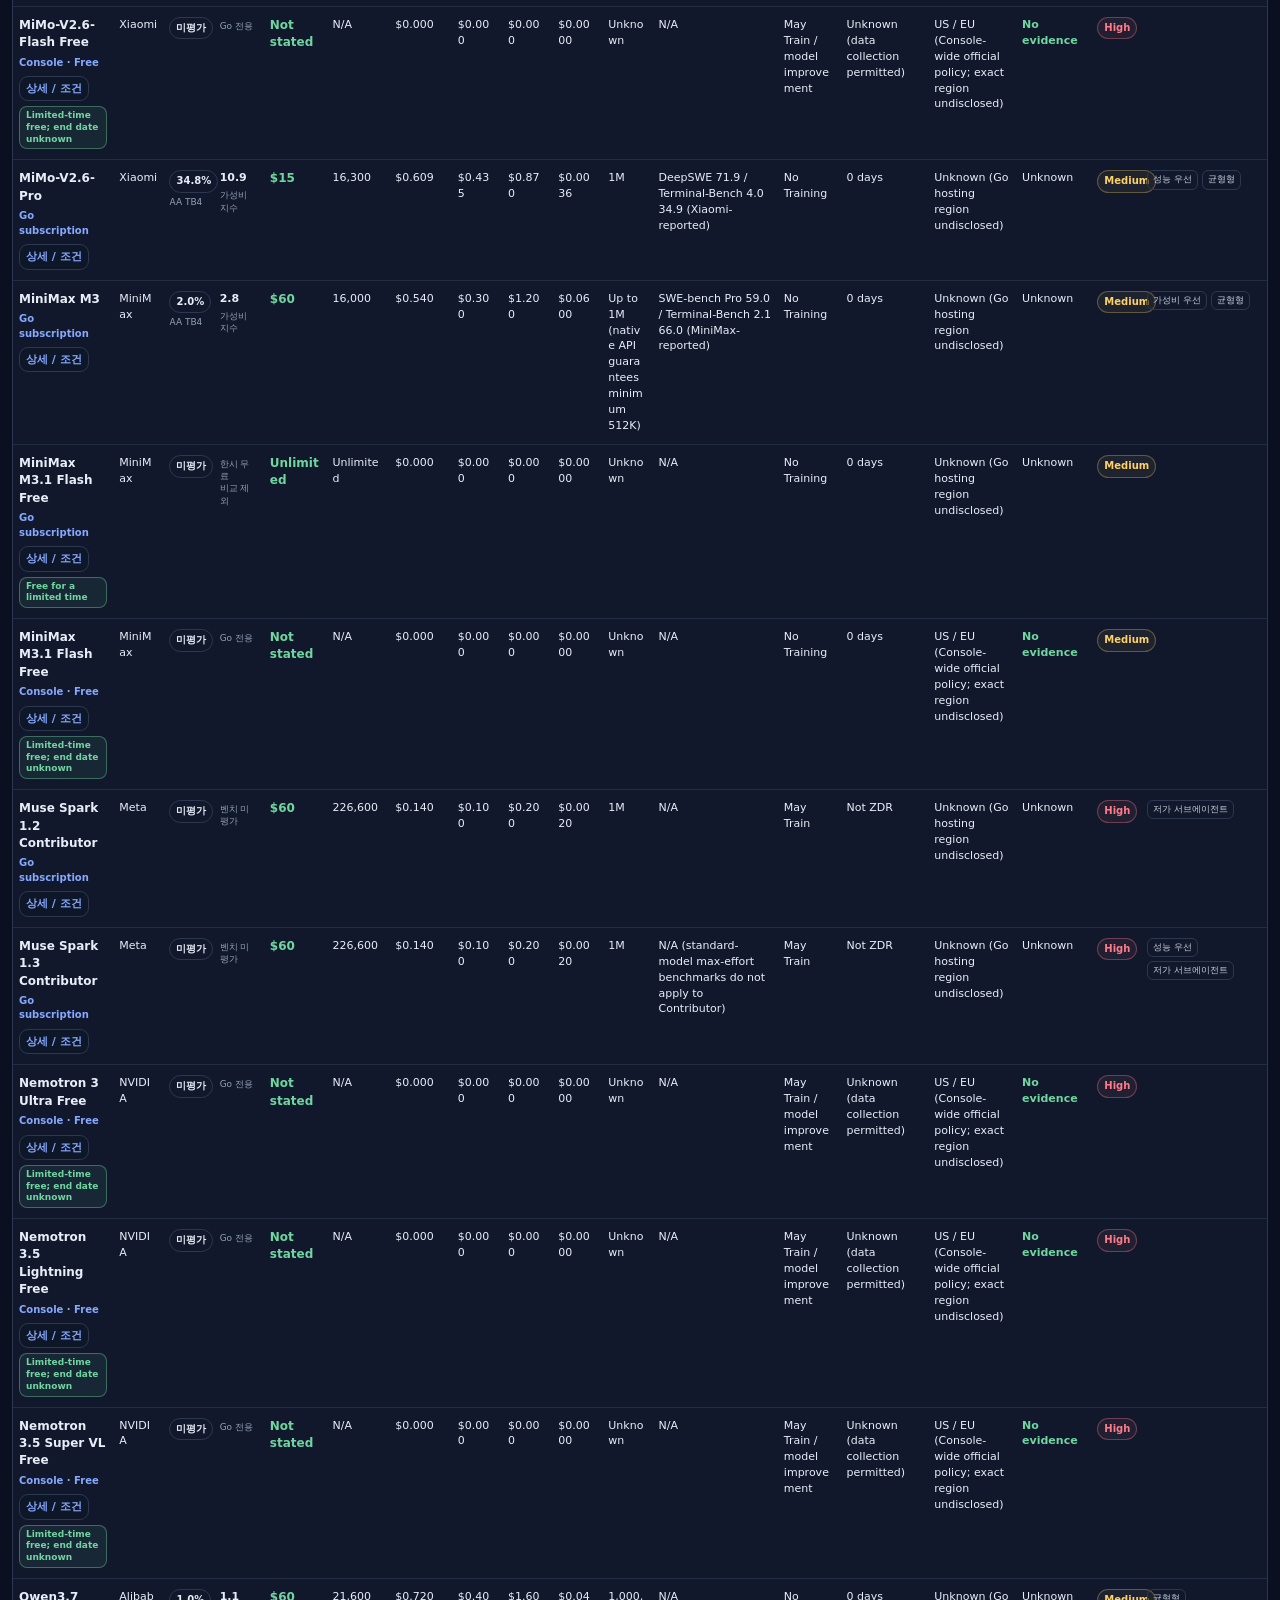
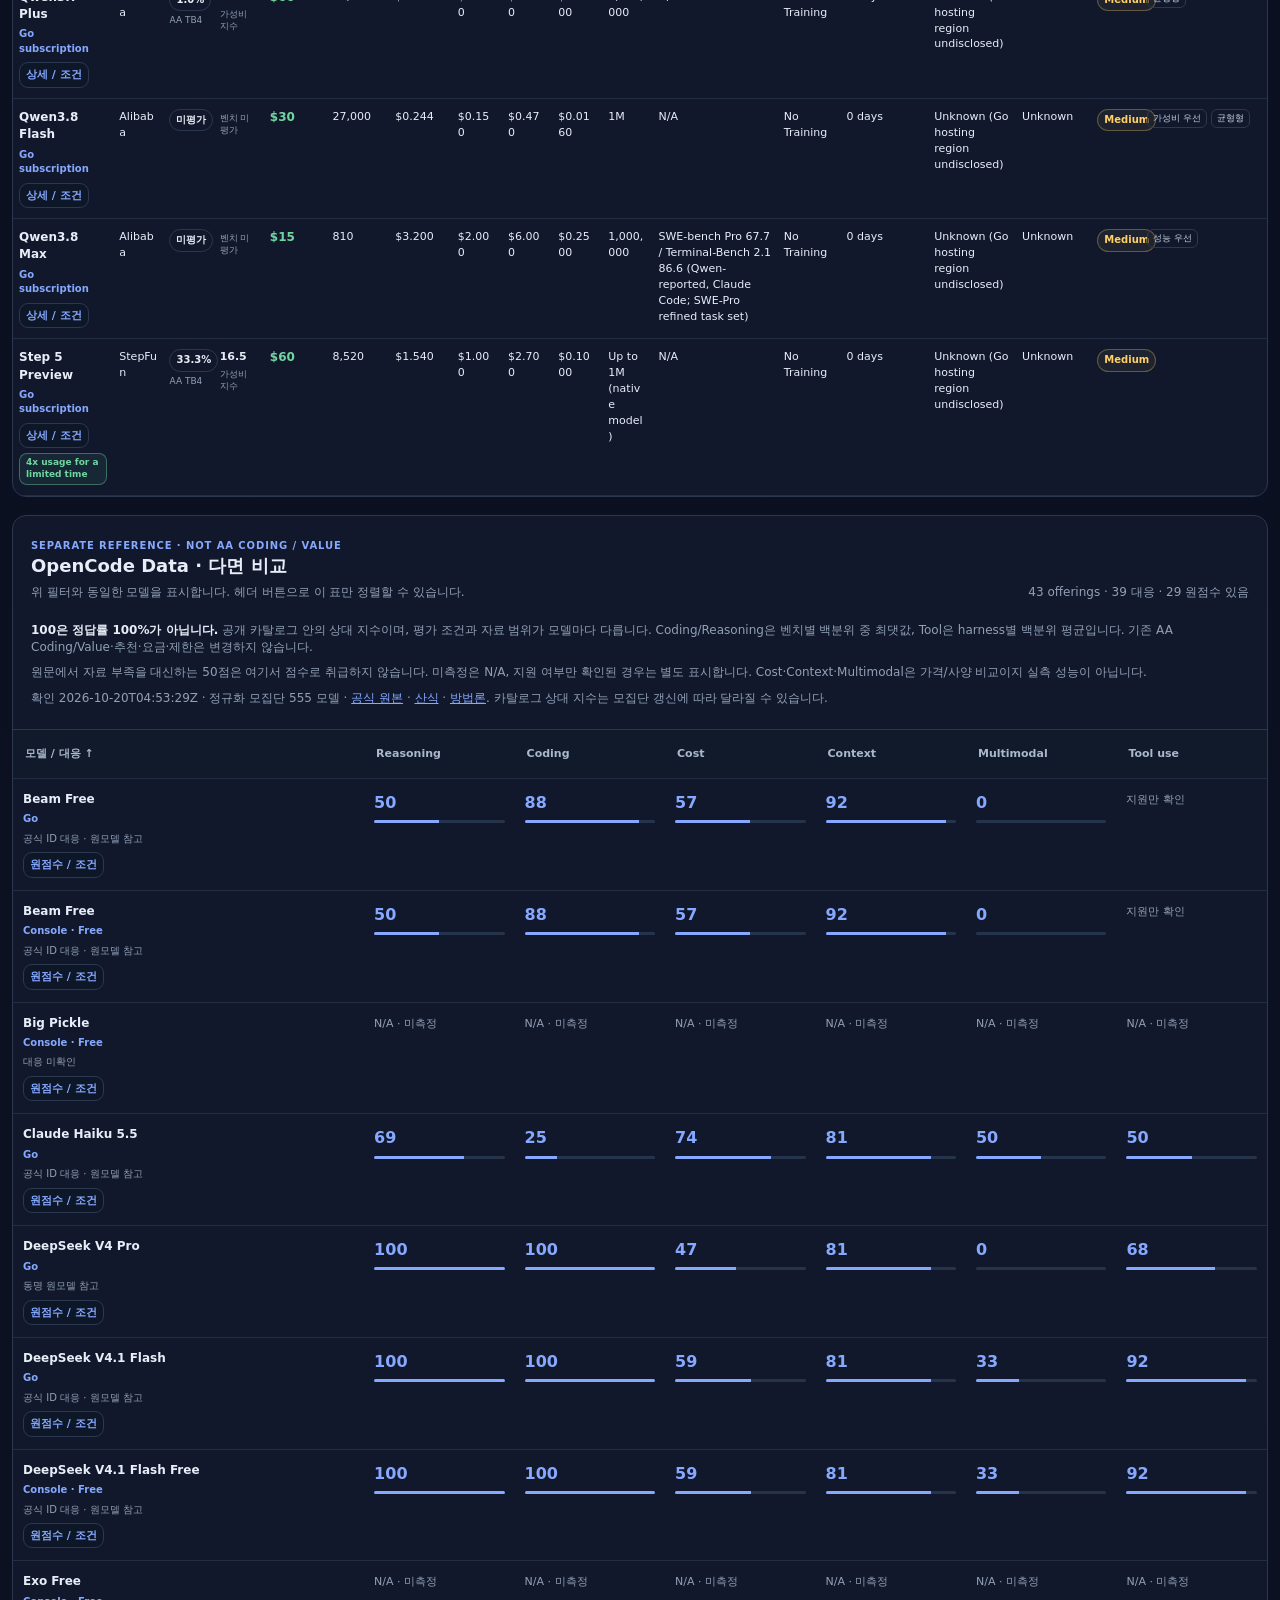
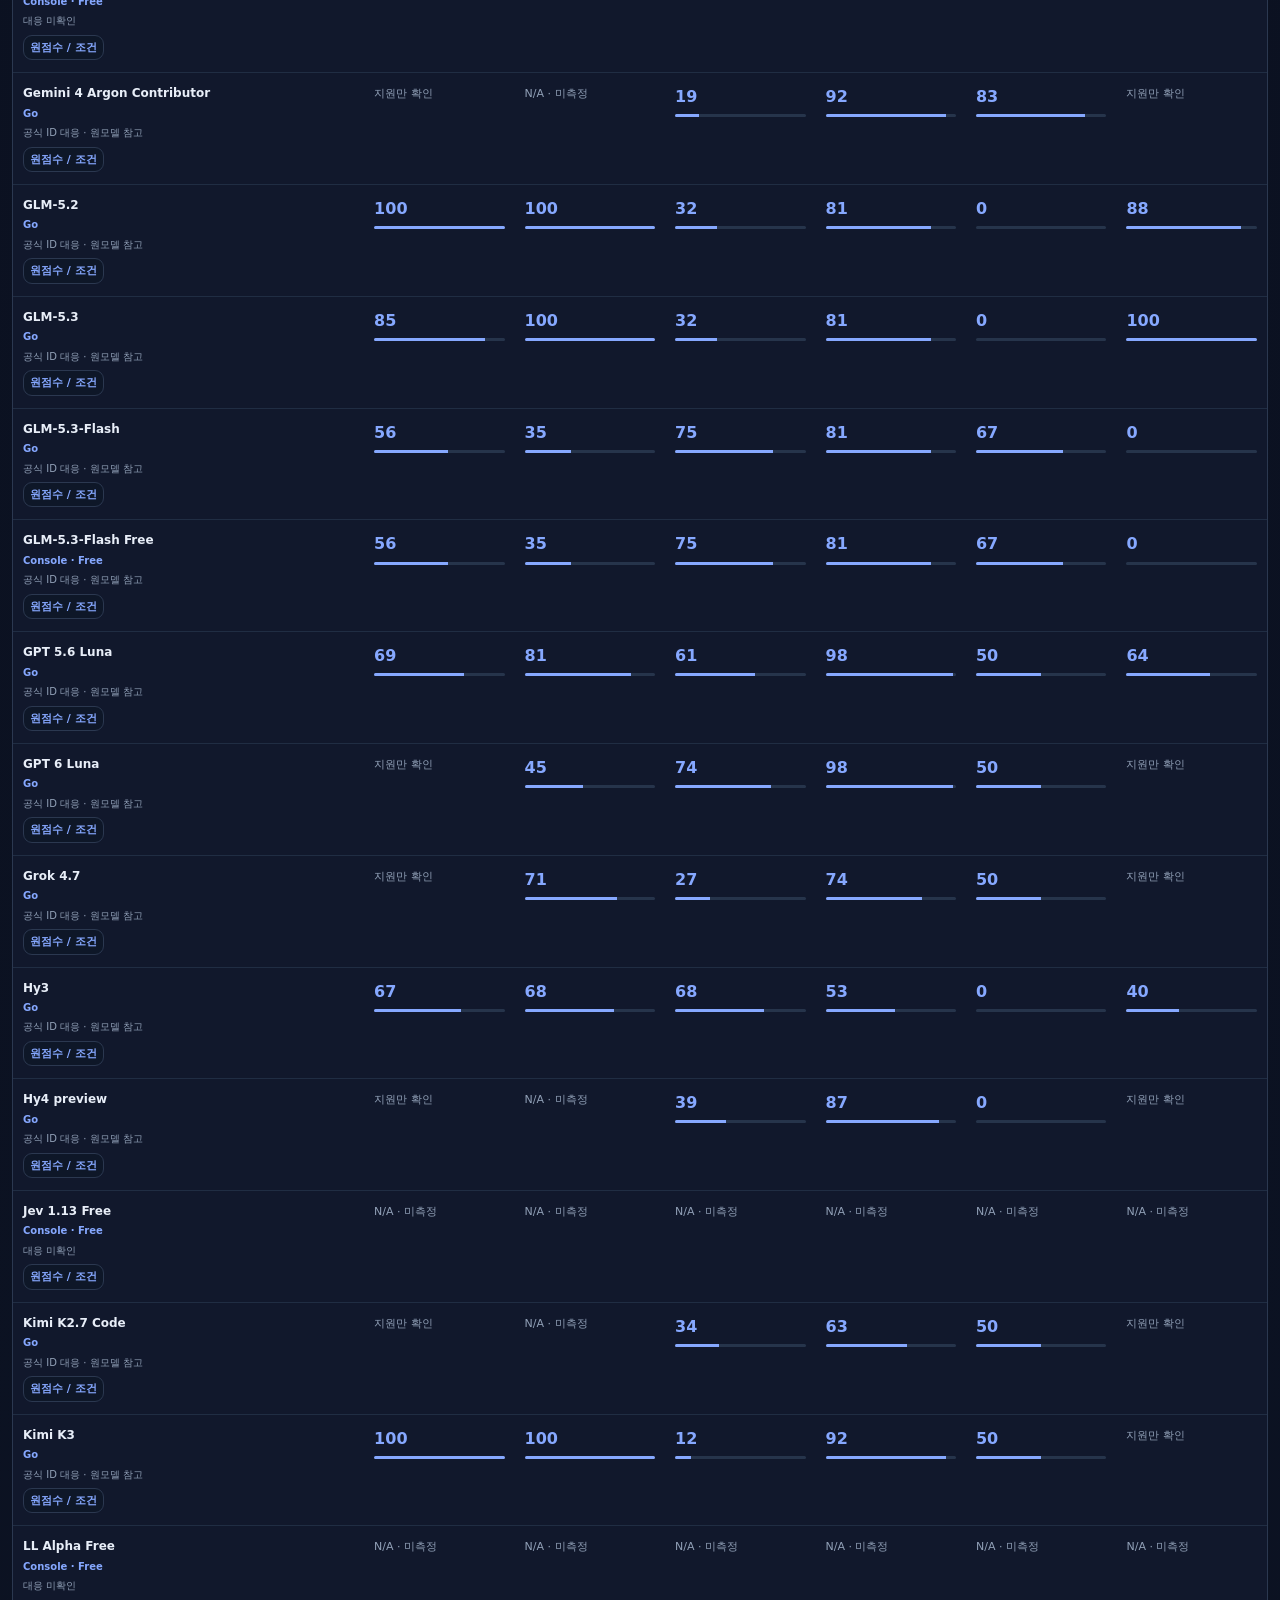
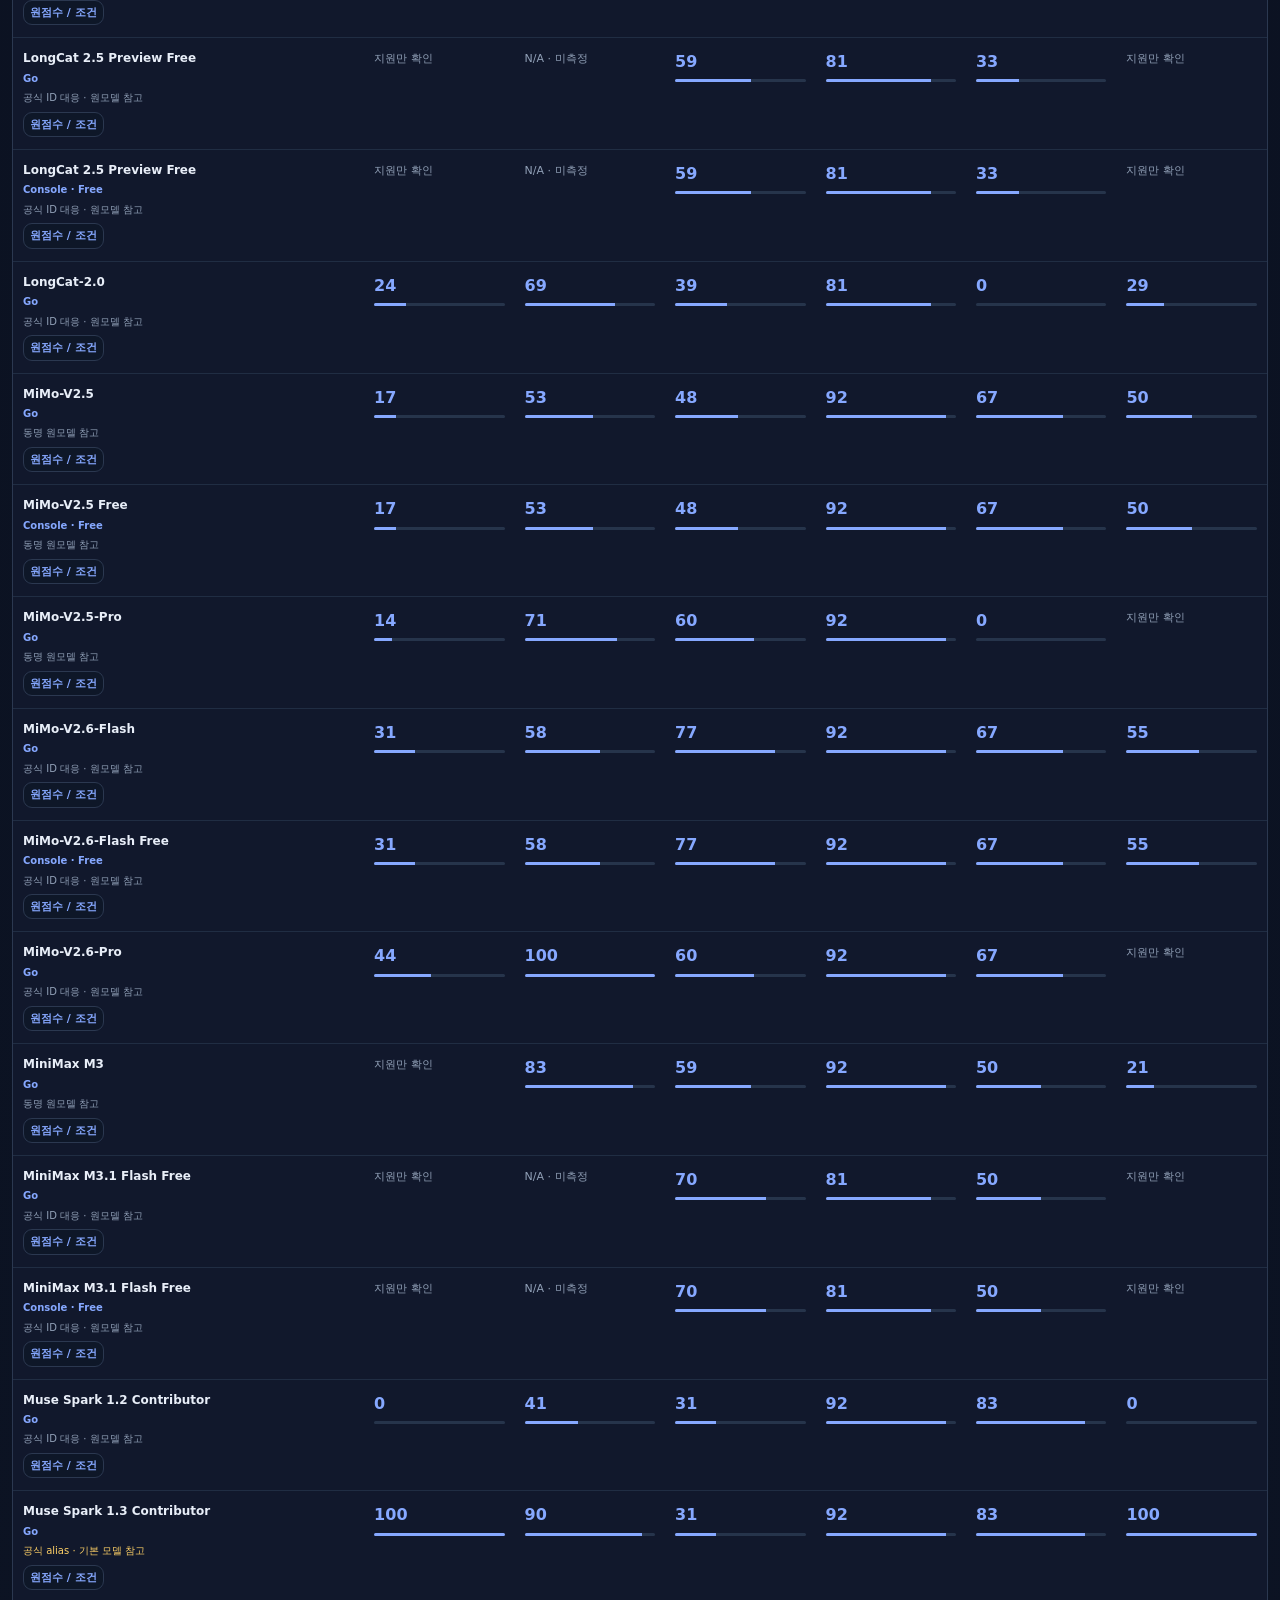
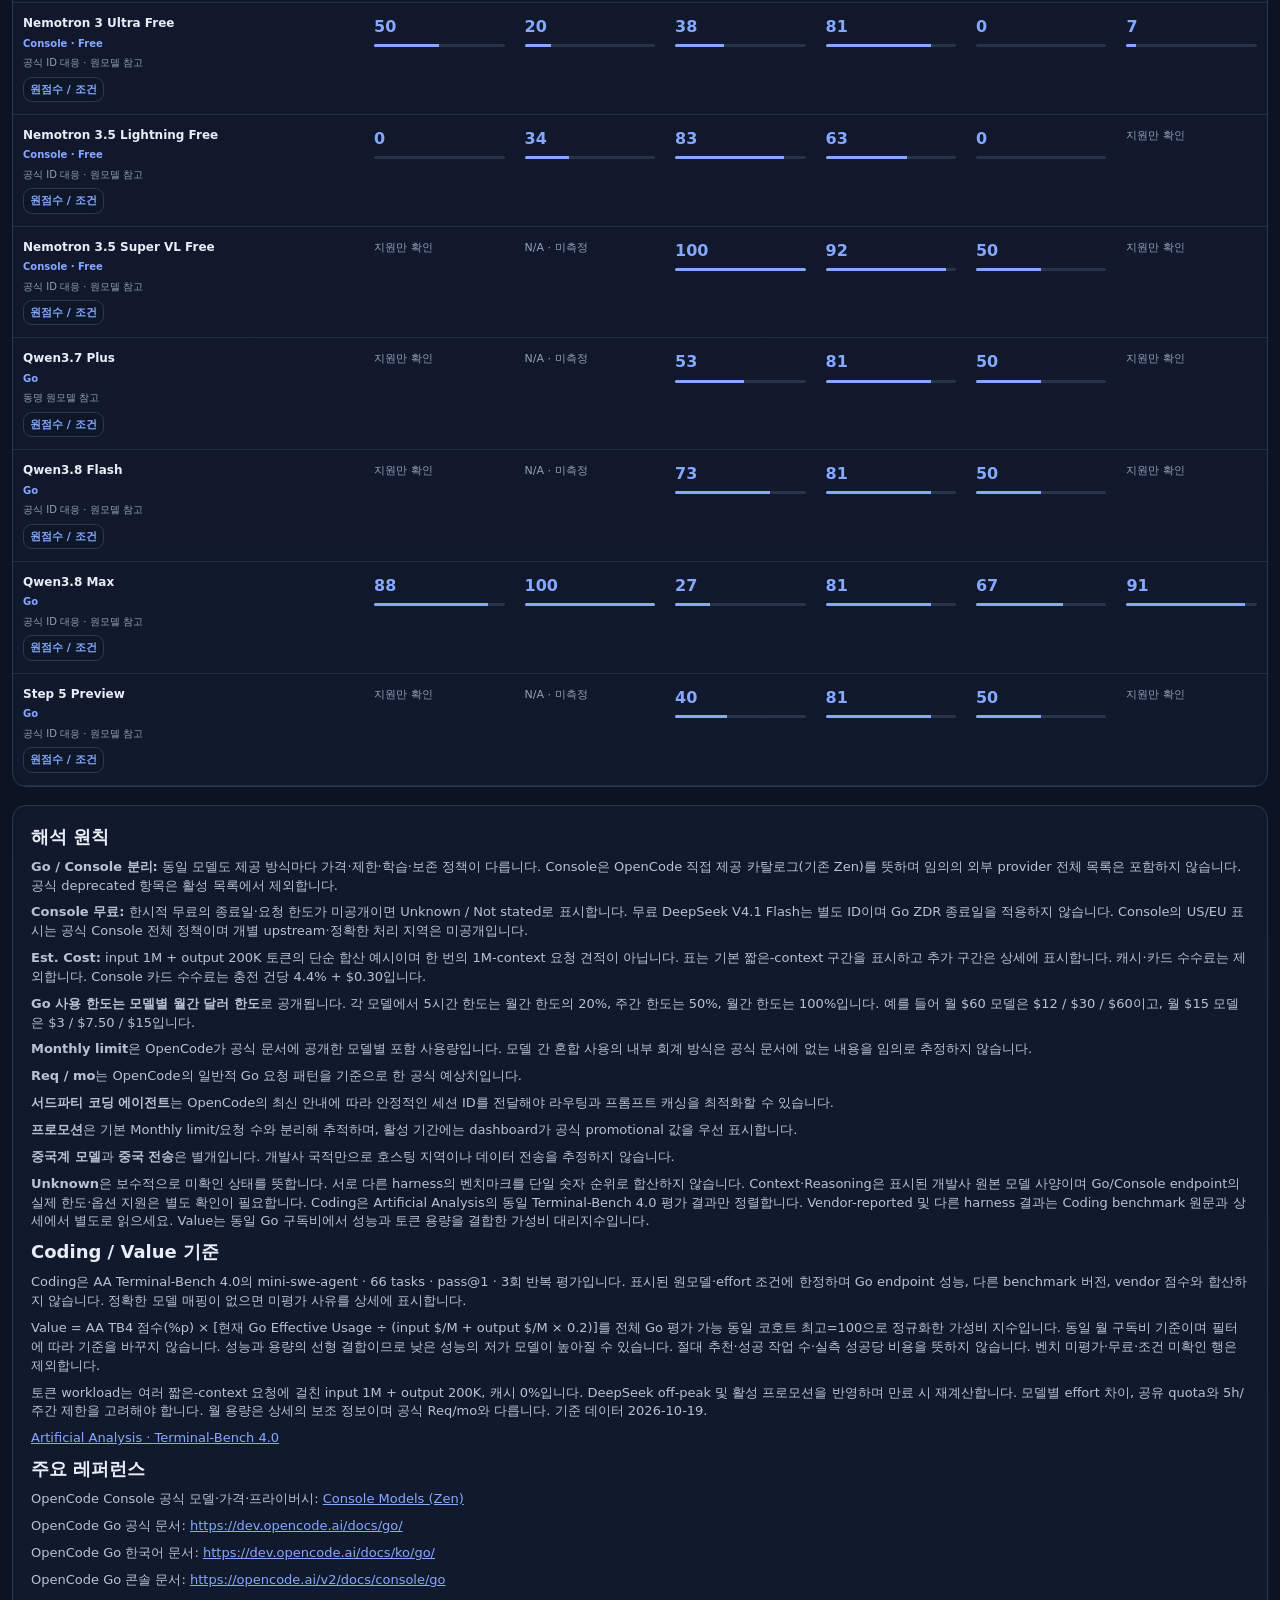
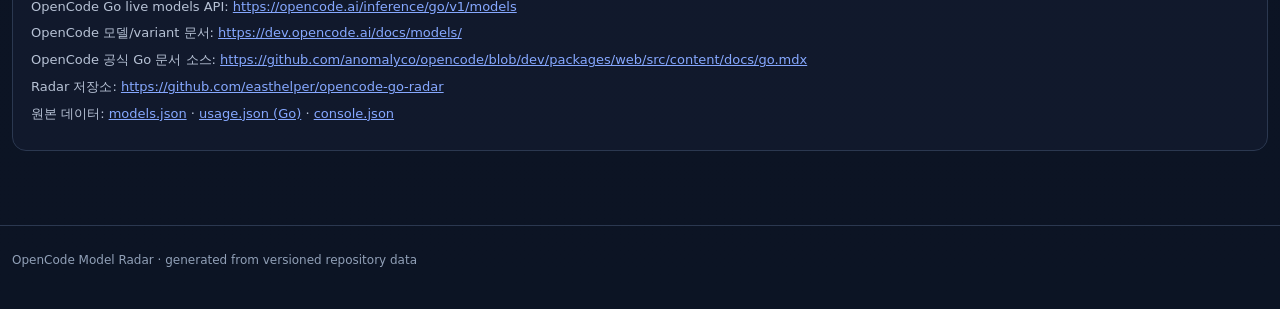
==== commit 4501c845: "Add separate OpenCode Data comparison with source-aware benchmark coverage" ====
--- a/index.html
+++ b/index.html
@@ -5,7 +5,7 @@
   <meta name="viewport" content="width=device-width,initial-scale=1" />
   <meta name="description" content="OpenCode Go 및 Console 무료·PAYG 모델 가격·코딩 성능·월간 사용 한도·프라이버시·데이터 처리 현황 추적" />
   <title>OpenCode Model Radar</title>
-  <link rel="stylesheet" href="assets/style.css?v=20261020-models" />
+  <link rel="stylesheet" href="assets/style.css?v=20261020-compare" />
 </head>
 <body>
   <header class="hero">
@@ -84,6 +84,37 @@
       </div>
     </section>
 
+    <section class="panel oc-panel" aria-labelledby="oc-heading">
+      <div class="table-head">
+        <div>
+          <p class="oc-eyebrow">SEPARATE REFERENCE · NOT AA CODING / VALUE</p>
+          <h2 id="oc-heading">OpenCode Data · 다면 비교</h2>
+          <p>위 필터와 동일한 모델을 표시합니다. 헤더 버튼으로 이 표만 정렬할 수 있습니다.</p>
+        </div>
+        <span id="oc-count" class="count" role="status"></span>
+      </div>
+      <div class="oc-guide">
+        <p><strong>100은 정답률 100%가 아닙니다.</strong> 공개 카탈로그 안의 상대 지수이며, 평가 조건과 자료 범위가 모델마다 다릅니다. Coding/Reasoning은 벤치별 백분위 중 최댓값, Tool은 harness별 백분위 평균입니다. 기존 AA Coding/Value·추천·요금·제한은 변경하지 않습니다.</p>
+        <p>원문에서 자료 부족을 대신하는 50점은 여기서 점수로 취급하지 않습니다. 미측정은 N/A, 지원 여부만 확인된 경우는 별도 표시합니다. Cost·Context·Multimodal은 가격/사양 비교이지 실측 성능이 아닙니다.</p>
+        <p id="oc-status" role="status" aria-live="polite">비교 자료 불러오는 중…</p>
+      </div>
+      <div class="oc-table-scroll" tabindex="0" aria-label="OpenCode Data 비교 표, 좁은 화면에서는 가로로 스크롤">
+        <table class="oc-table">
+          <caption class="oc-sr-only">OpenCode Data 카탈로그의 상대 지수. Go·Free endpoint 실측 성능이 아닙니다.</caption>
+          <thead><tr>
+            <th scope="col"><button type="button" data-oc-sort="model">모델 / 대응</button></th>
+            <th scope="col"><button type="button" data-oc-sort="reasoning">Reasoning</button></th>
+            <th scope="col"><button type="button" data-oc-sort="coding">Coding</button></th>
+            <th scope="col"><button type="button" data-oc-sort="cost">Cost</button></th>
+            <th scope="col"><button type="button" data-oc-sort="context">Context</button></th>
+            <th scope="col"><button type="button" data-oc-sort="multimodal">Multimodal</button></th>
+            <th scope="col"><button type="button" data-oc-sort="tool">Tool use</button></th>
+          </tr></thead>
+          <tbody id="oc-models"></tbody>
+        </table>
+      </div>
+    </section>
+
     <section class="panel notes">
       <h2>해석 원칙</h2>
       <p><strong>Go / Console 분리:</strong> 동일 모델도 제공 방식마다 가격·제한·학습·보존 정책이 다릅니다. Console은 OpenCode 직접 제공 카탈로그(기존 Zen)를 뜻하며 임의의 외부 provider 전체 목록은 포함하지 않습니다. 공식 deprecated 항목은 활성 목록에서 제외합니다.</p>
@@ -124,7 +155,8 @@
       <div id="model-dialog-content" class="dialog-content" tabindex="0" aria-label="모델 상세 및 조건"></div>
     </div>
   </dialog>
-  <script src="assets/app.js?v=20261020-models"></script>
+  <script src="assets/app.js?v=20261020-compare"></script>
+  <script src="assets/opencode-data.js?v=20261020-compare"></script>
 </body>
 </html>
 
--- a/assets/style.css
+++ b/assets/style.css
@@ -26,3 +26,7 @@
 .privacy-checks label{display:flex;align-items:center;gap:6px;font-size:13px;cursor:pointer}
 .privacy-checks input[type=checkbox]{width:16px;height:16px;min-width:16px;margin:0;padding:0;accent-color:#60a5fa}
 .privacy-checks input:focus-visible{outline:2px solid #93c5fd;outline-offset:3px}
+
+
+/* The independent comparison table must not inherit the compact main-table hiding rules. */
+.oc-panel{overflow:hidden}.oc-eyebrow{color:var(--accent)!important;font-size:10px!important;letter-spacing:.09em;font-weight:700}.oc-guide{padding:0 18px 14px;color:var(--muted);font-size:12px}.oc-guide p{margin:8px 0}.oc-guide strong{color:var(--text)}.oc-guide a,.oc-detail a{color:var(--accent)}.oc-table-scroll{overflow-x:auto;border-top:1px solid var(--line)}.oc-table{table-layout:fixed;min-width:740px;font-size:12px}.oc-table th,.oc-table td{display:table-cell!important;width:auto!important;padding:12px 10px}.oc-table th:first-child,.oc-table td:first-child{width:28%!important}.oc-table th{position:static;cursor:default}.oc-table th button{padding:5px 2px;border:0;background:transparent;color:inherit;font-size:11px;font-weight:700;text-align:left;width:auto}.oc-table th[aria-sort=descending] button:after{content:' ↓'}.oc-table th[aria-sort=ascending] button:after{content:' ↑'}.oc-score{font-weight:800;font-size:16px;font-variant-numeric:tabular-nums;color:var(--accent)}.oc-meter{height:3px;background:#26344b;border-radius:3px;overflow:hidden;margin-top:6px}.oc-meter span{display:block;height:100%;background:var(--accent)}.oc-fallback{color:var(--muted);font-size:11px}.oc-mapping{display:block;margin-top:5px;color:var(--muted);font-size:10px;font-weight:400}.oc-mapping.reference{color:var(--warn)}.oc-empty{text-align:center!important;padding:24px!important;color:var(--muted)}.oc-detail{margin-bottom:24px;padding-bottom:18px;border-bottom:1px solid var(--line)}.oc-detail h3{margin-bottom:8px}.oc-detail .oc-axis-list{display:grid;grid-template-columns:repeat(3,minmax(0,1fr));gap:8px;margin:12px 0}.oc-axis-item{padding:10px;background:#0e1728;border:1px solid var(--line);border-radius:8px}.oc-axis-item dt{font-size:10px;color:var(--muted)}.oc-axis-item dd{margin:4px 0 0;font-size:15px}.oc-benchmarks{list-style:none;padding:0}.oc-benchmarks li{padding:10px 0;border-bottom:1px solid var(--line)}.oc-benchmarks small{display:block;color:var(--muted);line-height:1.5}.oc-detail details{margin-top:14px}.oc-detail summary{cursor:pointer;color:var(--accent);font-weight:700}.oc-sr-only{position:absolute;width:1px;height:1px;padding:0;margin:-1px;overflow:hidden;clip:rect(0,0,0,0);white-space:nowrap;border:0}@media(max-width:560px){.oc-panel .table-head{align-items:start;flex-direction:column;gap:8px}.oc-guide{padding:0 12px 12px}.oc-detail .oc-axis-list{grid-template-columns:repeat(2,minmax(0,1fr))}}
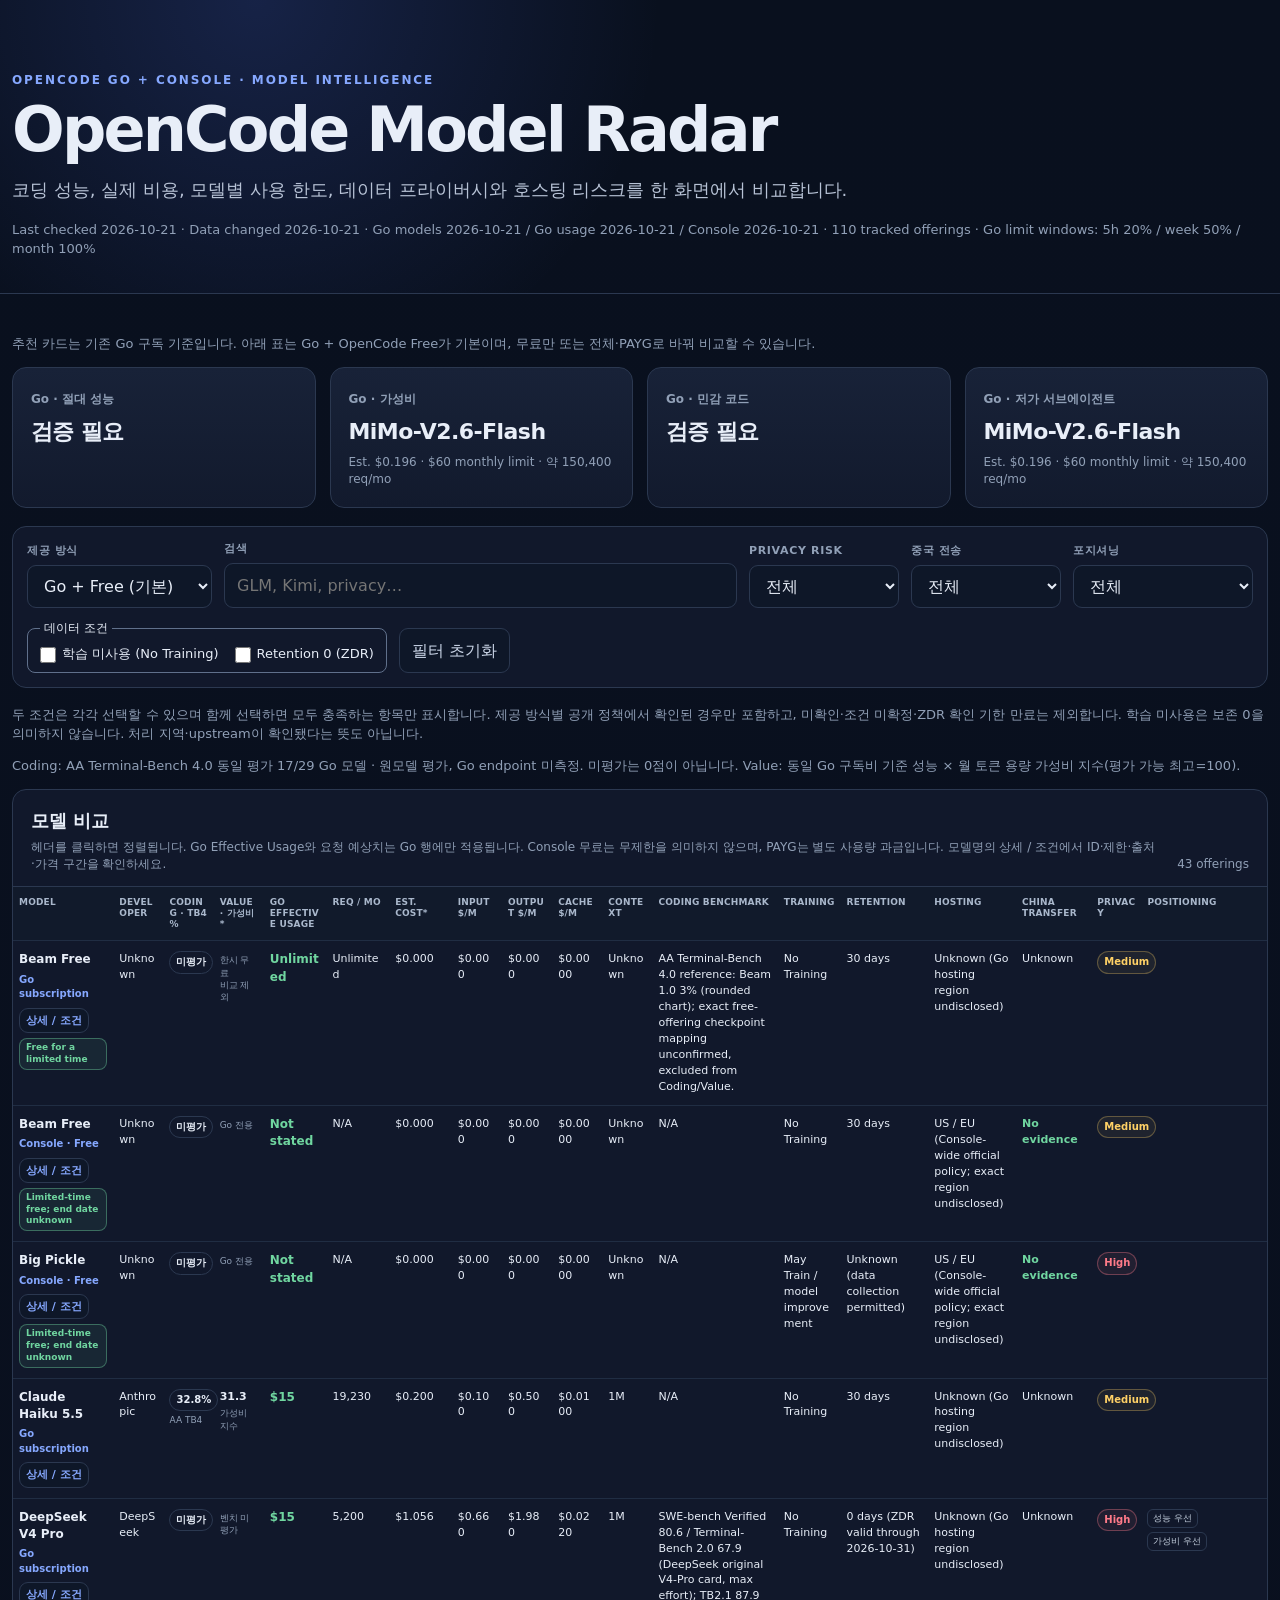
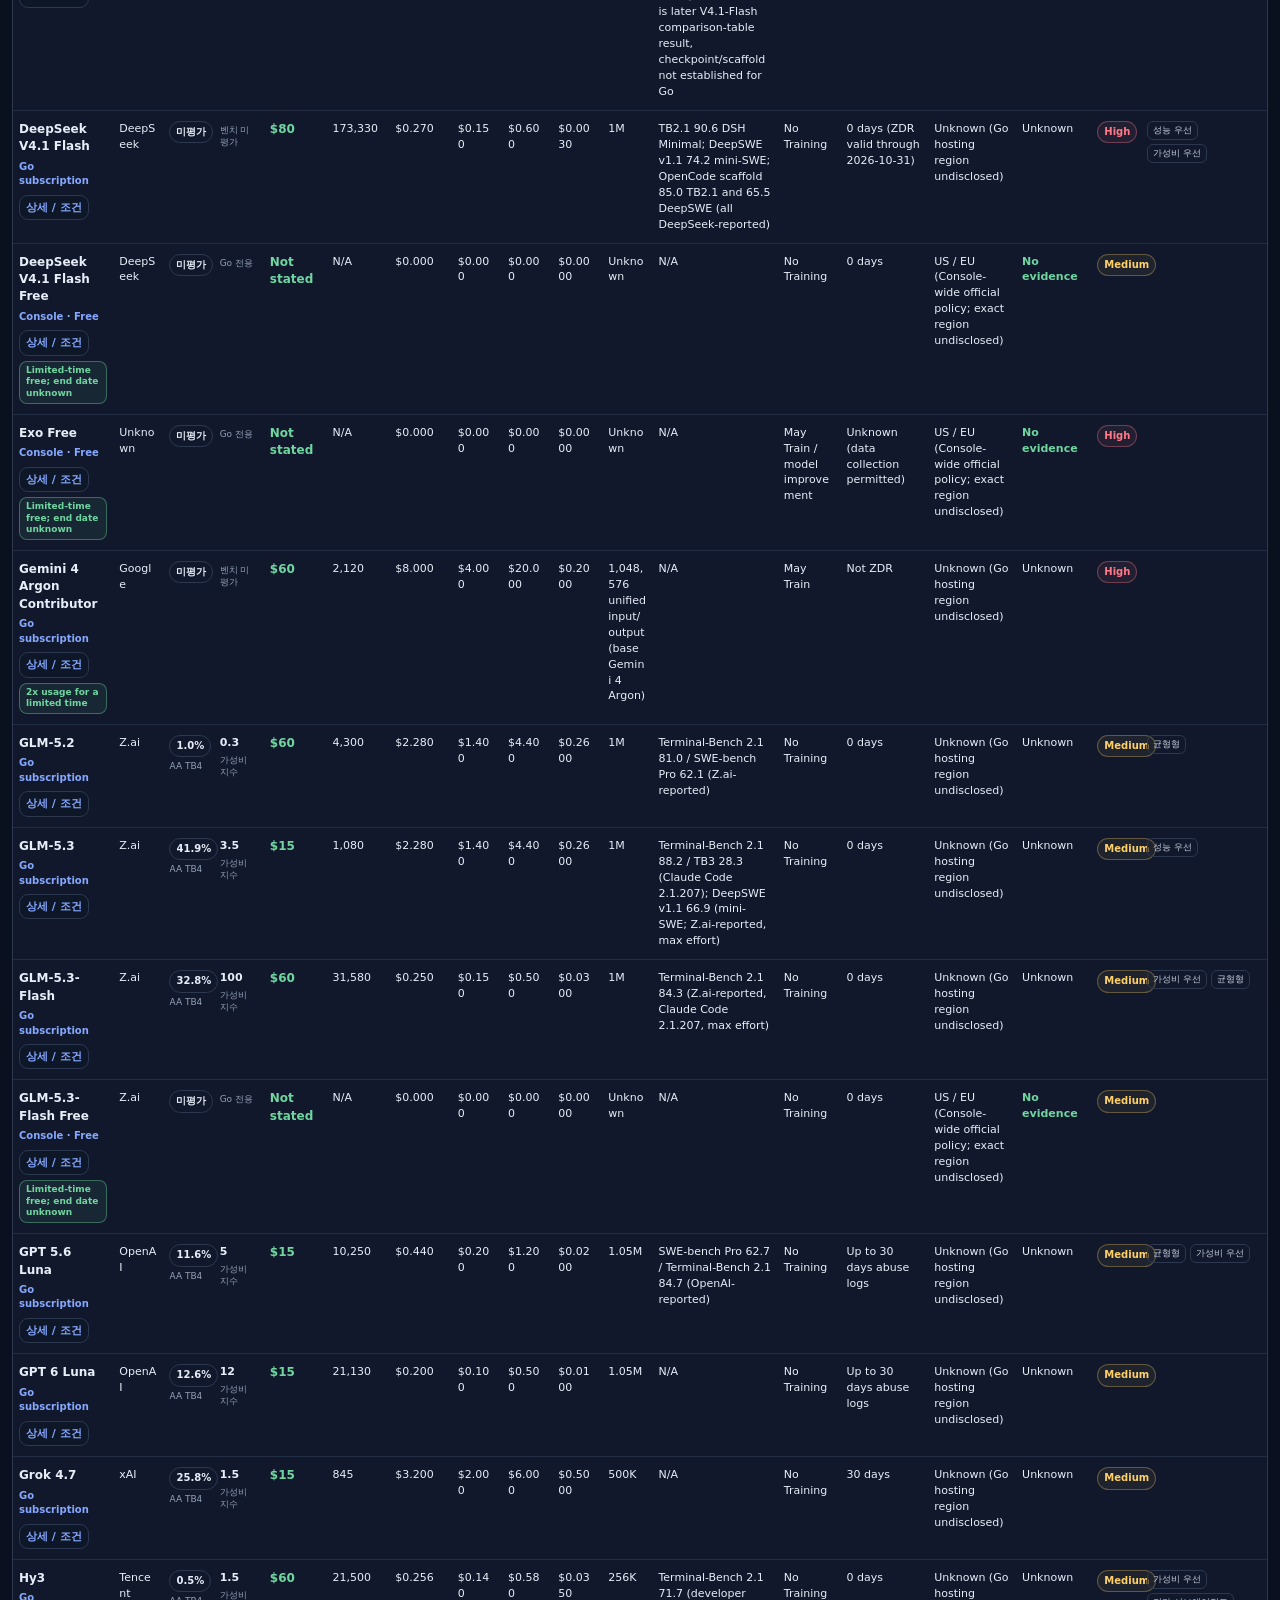
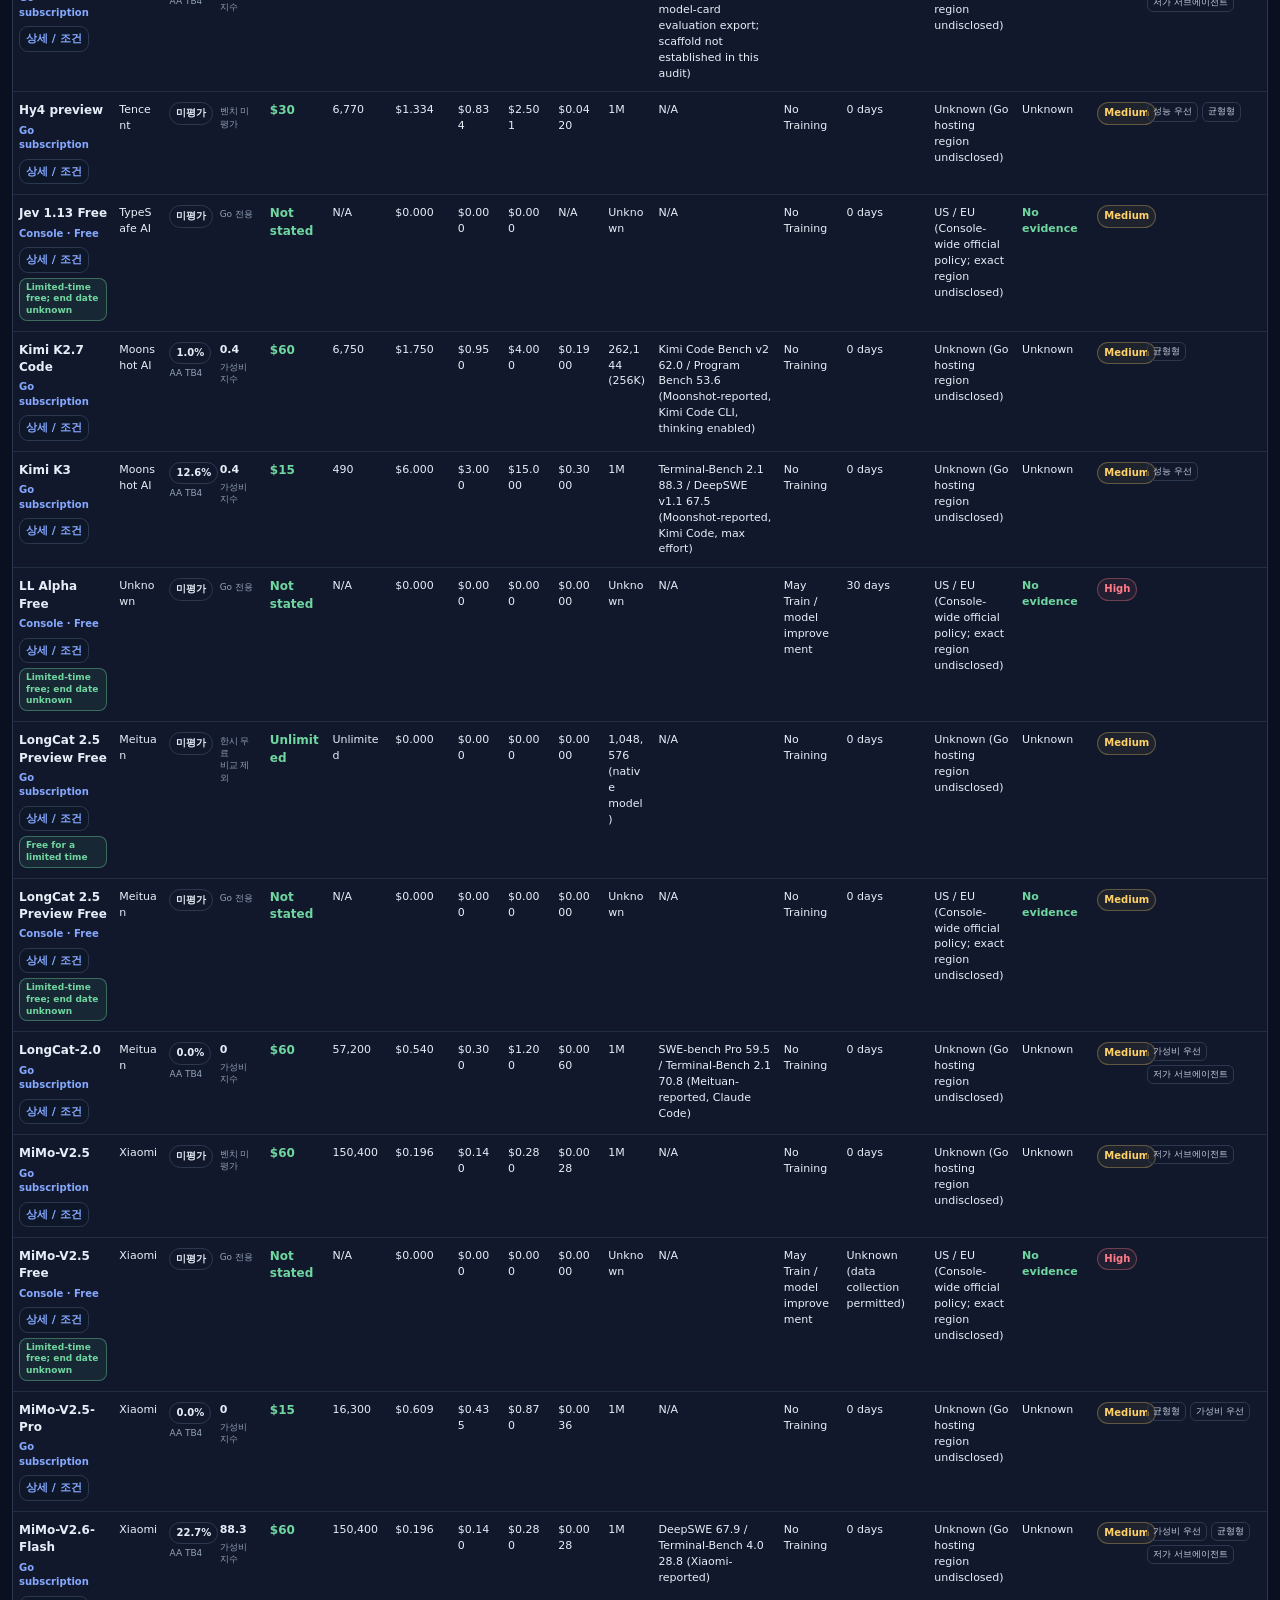
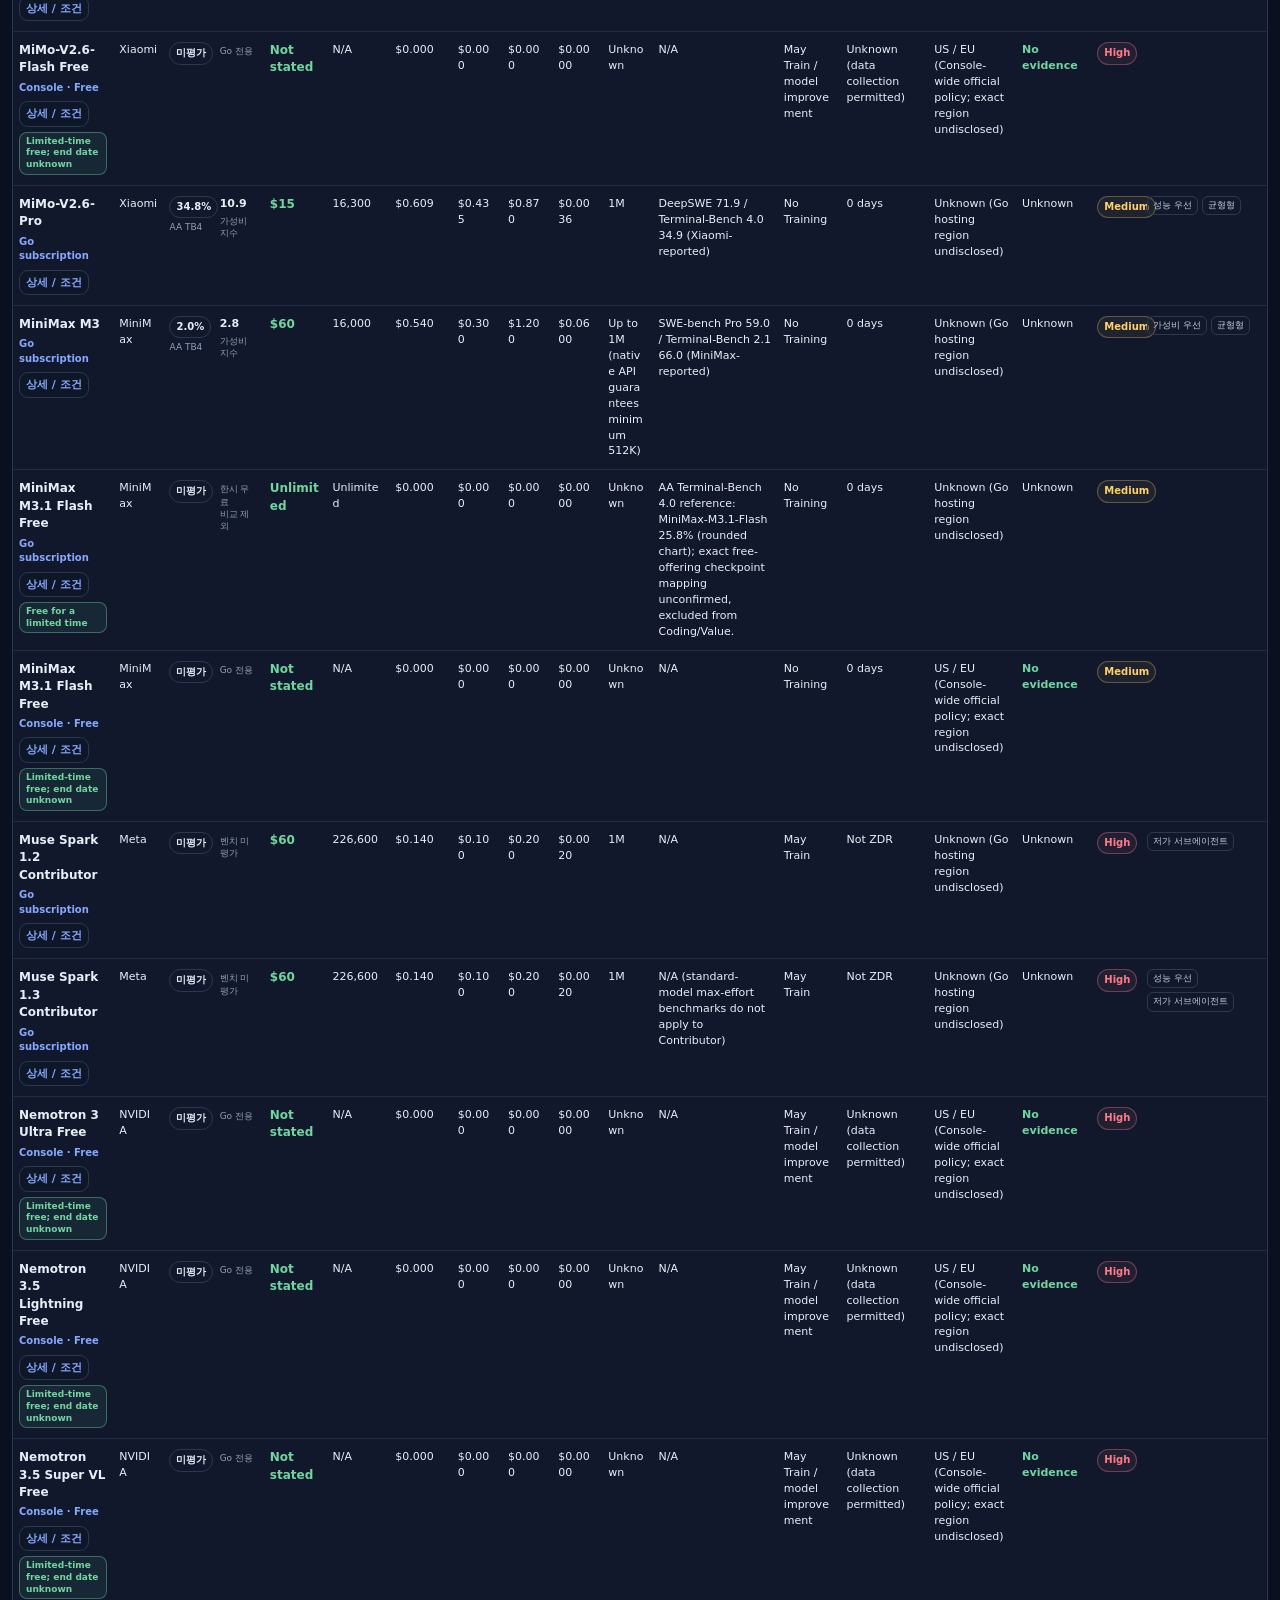
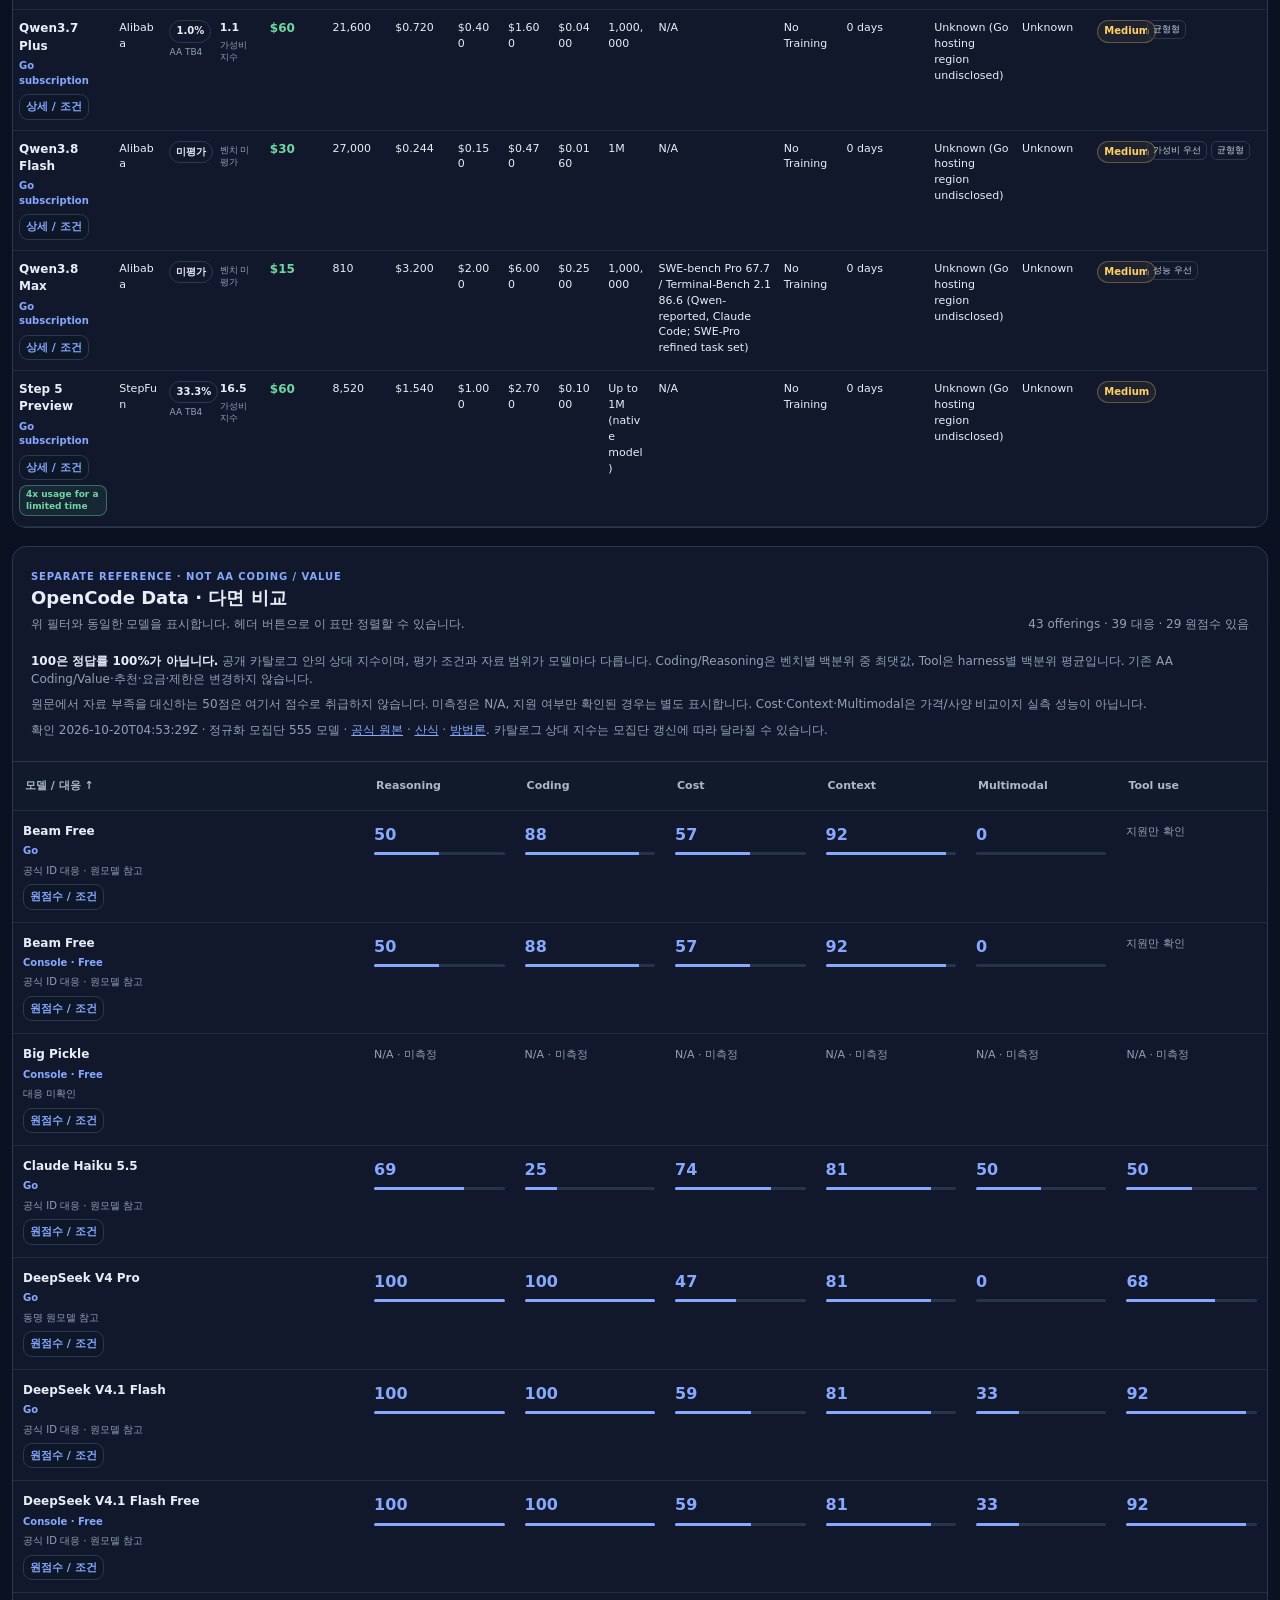
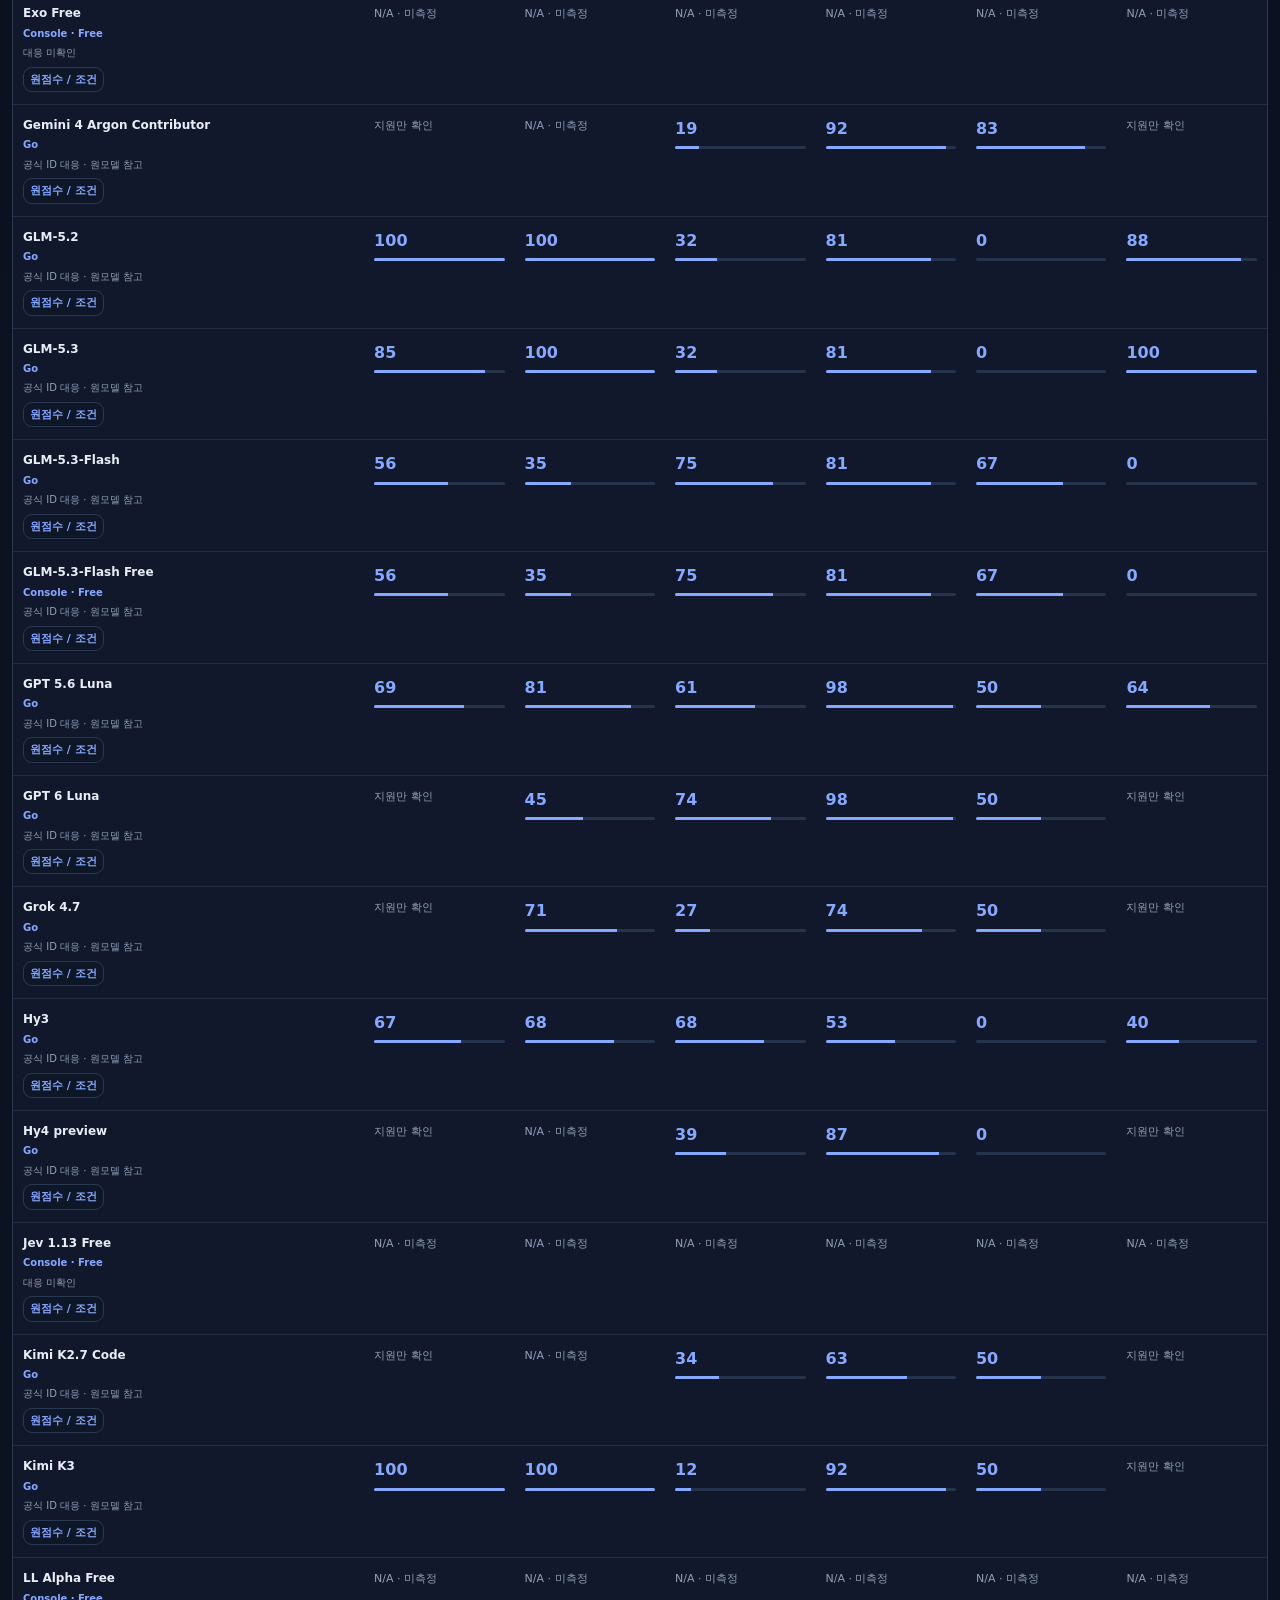
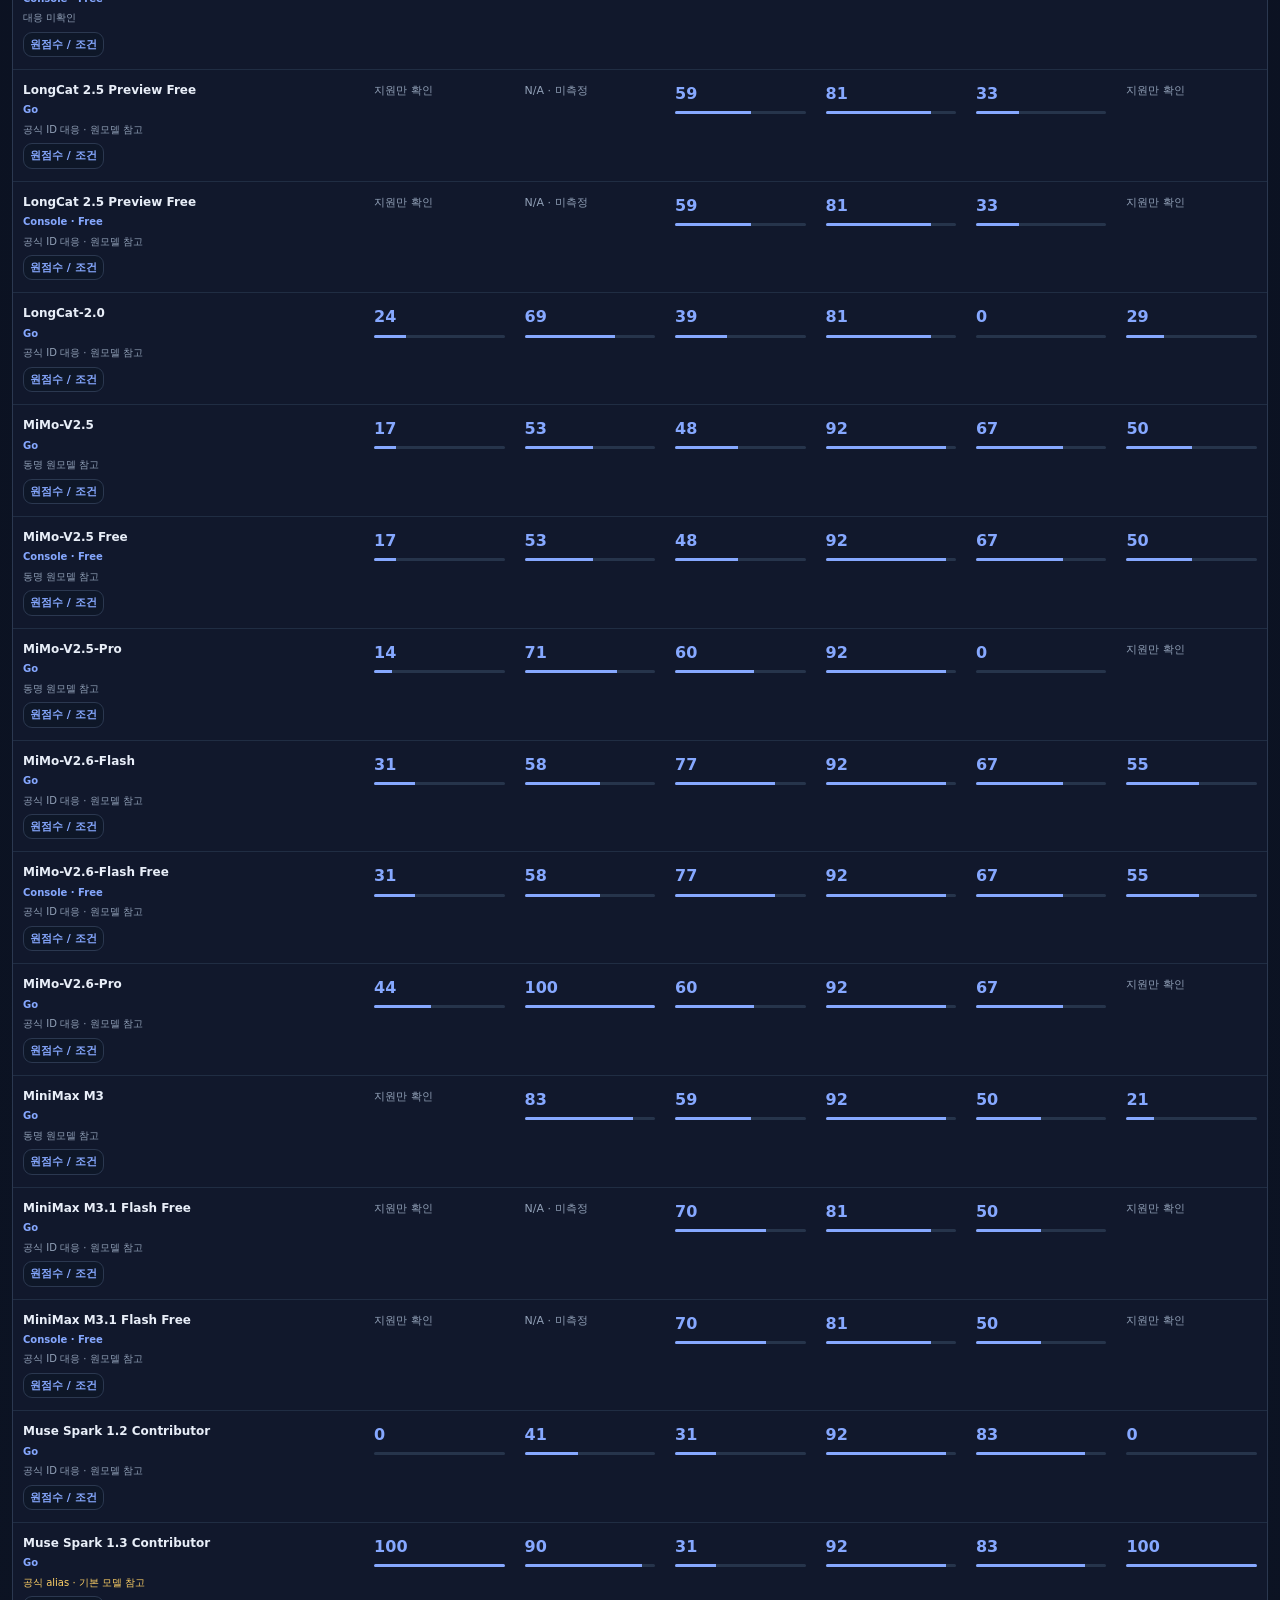
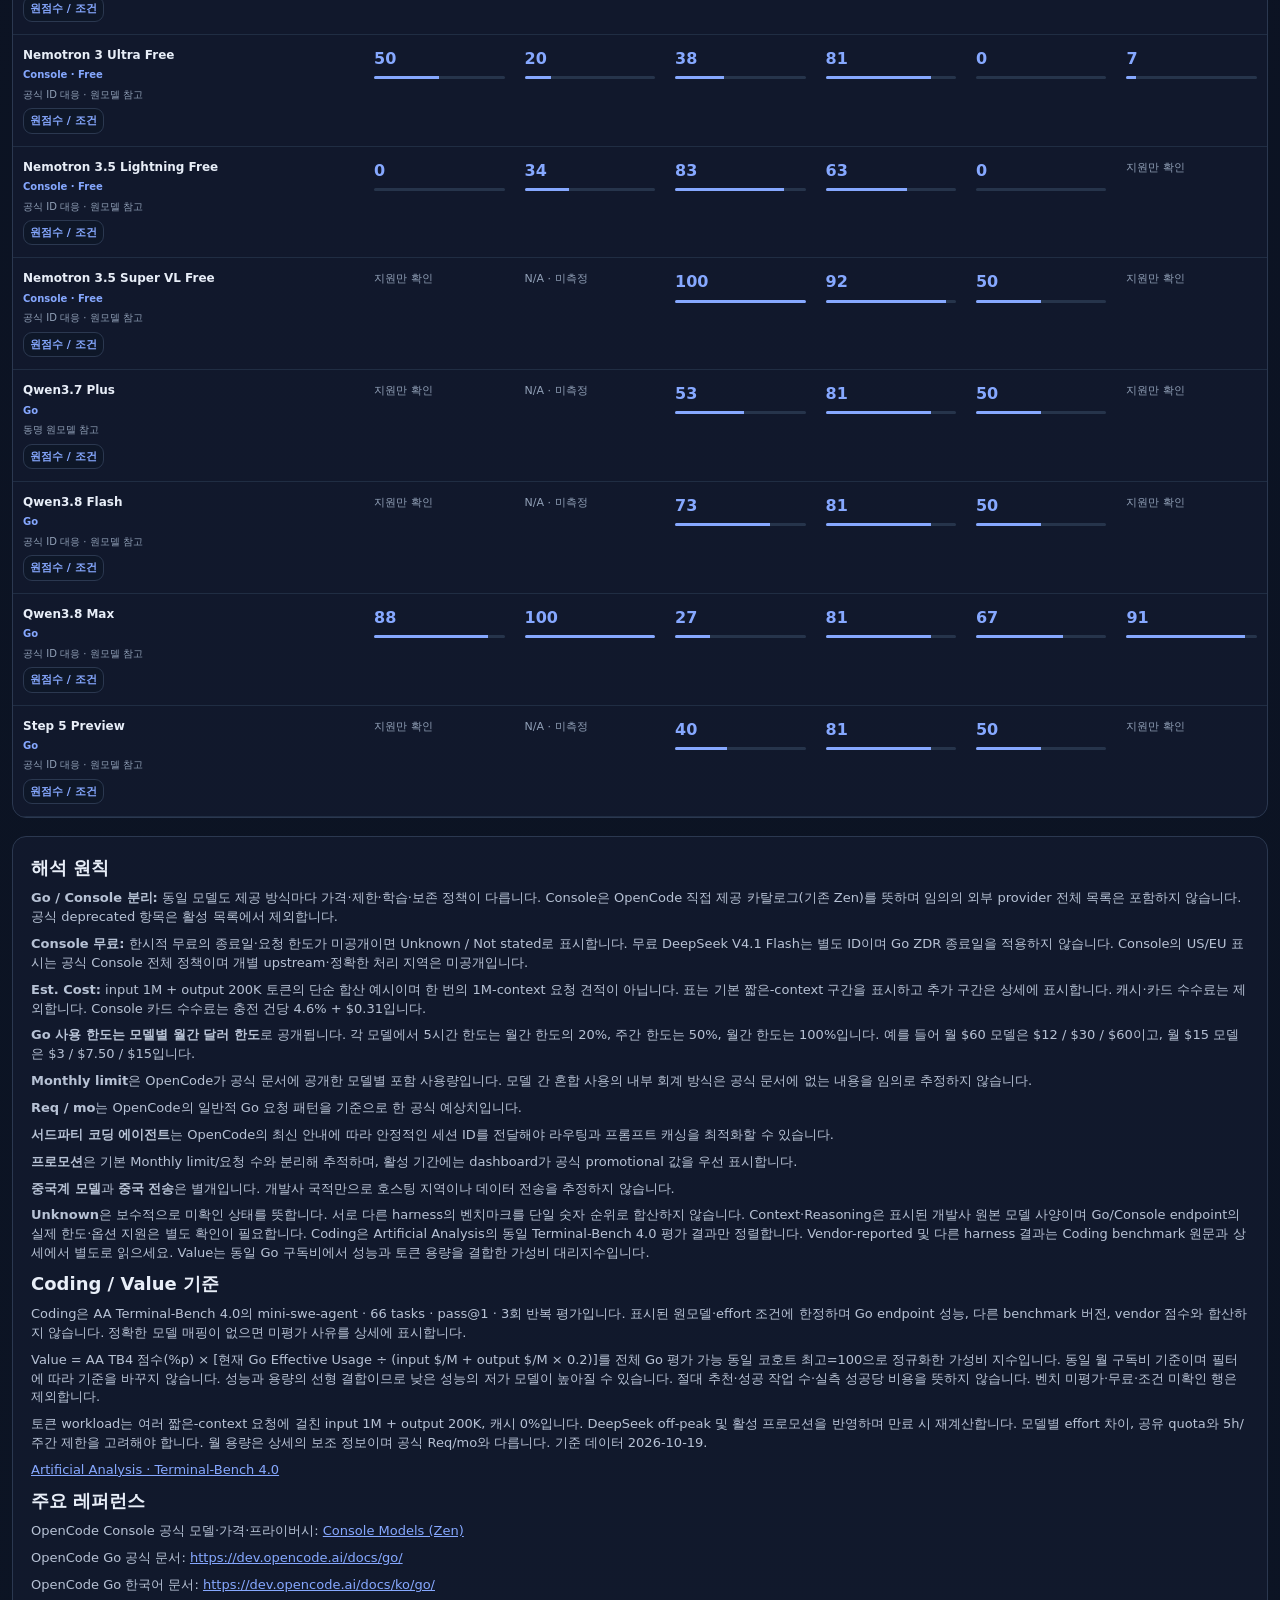
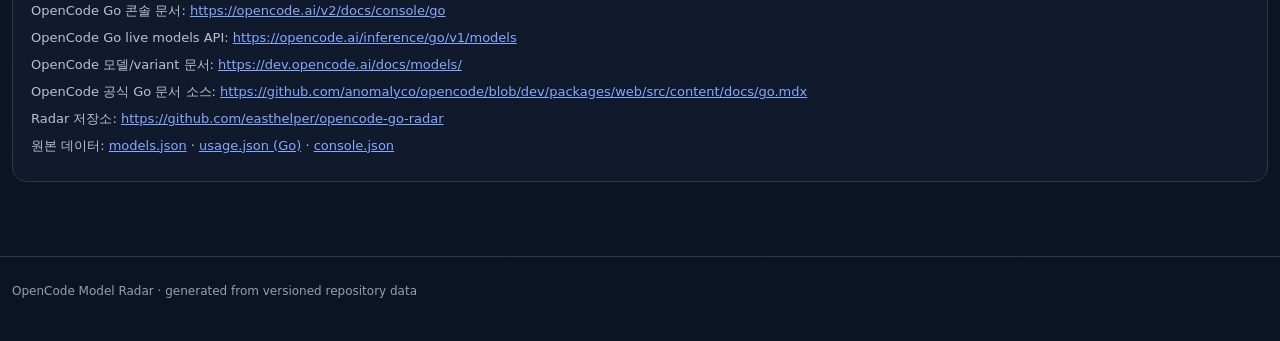
==== commit 603809fb: "Sync official Console offering, free quota and billing terms" ====
--- a/index.html
+++ b/index.html
@@ -119,7 +119,7 @@
       <h2>해석 원칙</h2>
       <p><strong>Go / Console 분리:</strong> 동일 모델도 제공 방식마다 가격·제한·학습·보존 정책이 다릅니다. Console은 OpenCode 직접 제공 카탈로그(기존 Zen)를 뜻하며 임의의 외부 provider 전체 목록은 포함하지 않습니다. 공식 deprecated 항목은 활성 목록에서 제외합니다.</p>
       <p><strong>Console 무료:</strong> 한시적 무료의 종료일·요청 한도가 미공개이면 Unknown / Not stated로 표시합니다. 무료 DeepSeek V4.1 Flash는 별도 ID이며 Go ZDR 종료일을 적용하지 않습니다. Console의 US/EU 표시는 공식 Console 전체 정책이며 개별 upstream·정확한 처리 지역은 미공개입니다.</p>
-      <p><strong>Est. Cost:</strong> input 1M + output 200K 토큰의 단순 합산 예시이며 한 번의 1M-context 요청 견적이 아닙니다. 표는 기본 짧은-context 구간을 표시하고 추가 구간은 상세에 표시합니다. 캐시·카드 수수료는 제외합니다. Console 카드 수수료는 충전 건당 4.4% + $0.30입니다.</p>
+      <p><strong>Est. Cost:</strong> input 1M + output 200K 토큰의 단순 합산 예시이며 한 번의 1M-context 요청 견적이 아닙니다. 표는 기본 짧은-context 구간을 표시하고 추가 구간은 상세에 표시합니다. 캐시·카드 수수료는 제외합니다. Console 카드 수수료는 충전 건당 4.6% + $0.31입니다.</p>
       <p><strong>Go 사용 한도는 모델별 월간 달러 한도</strong>로 공개됩니다. 각 모델에서 5시간 한도는 월간 한도의 20%, 주간 한도는 50%, 월간 한도는 100%입니다. 예를 들어 월 $60 모델은 $12 / $30 / $60이고, 월 $15 모델은 $3 / $7.50 / $15입니다.</p>
       <p><strong>Monthly limit</strong>은 OpenCode가 공식 문서에 공개한 모델별 포함 사용량입니다. 모델 간 혼합 사용의 내부 회계 방식은 공식 문서에 없는 내용을 임의로 추정하지 않습니다.</p>
       <p><strong>Req / mo</strong>는 OpenCode의 일반적 Go 요청 패턴을 기준으로 한 공식 예상치입니다.</p>
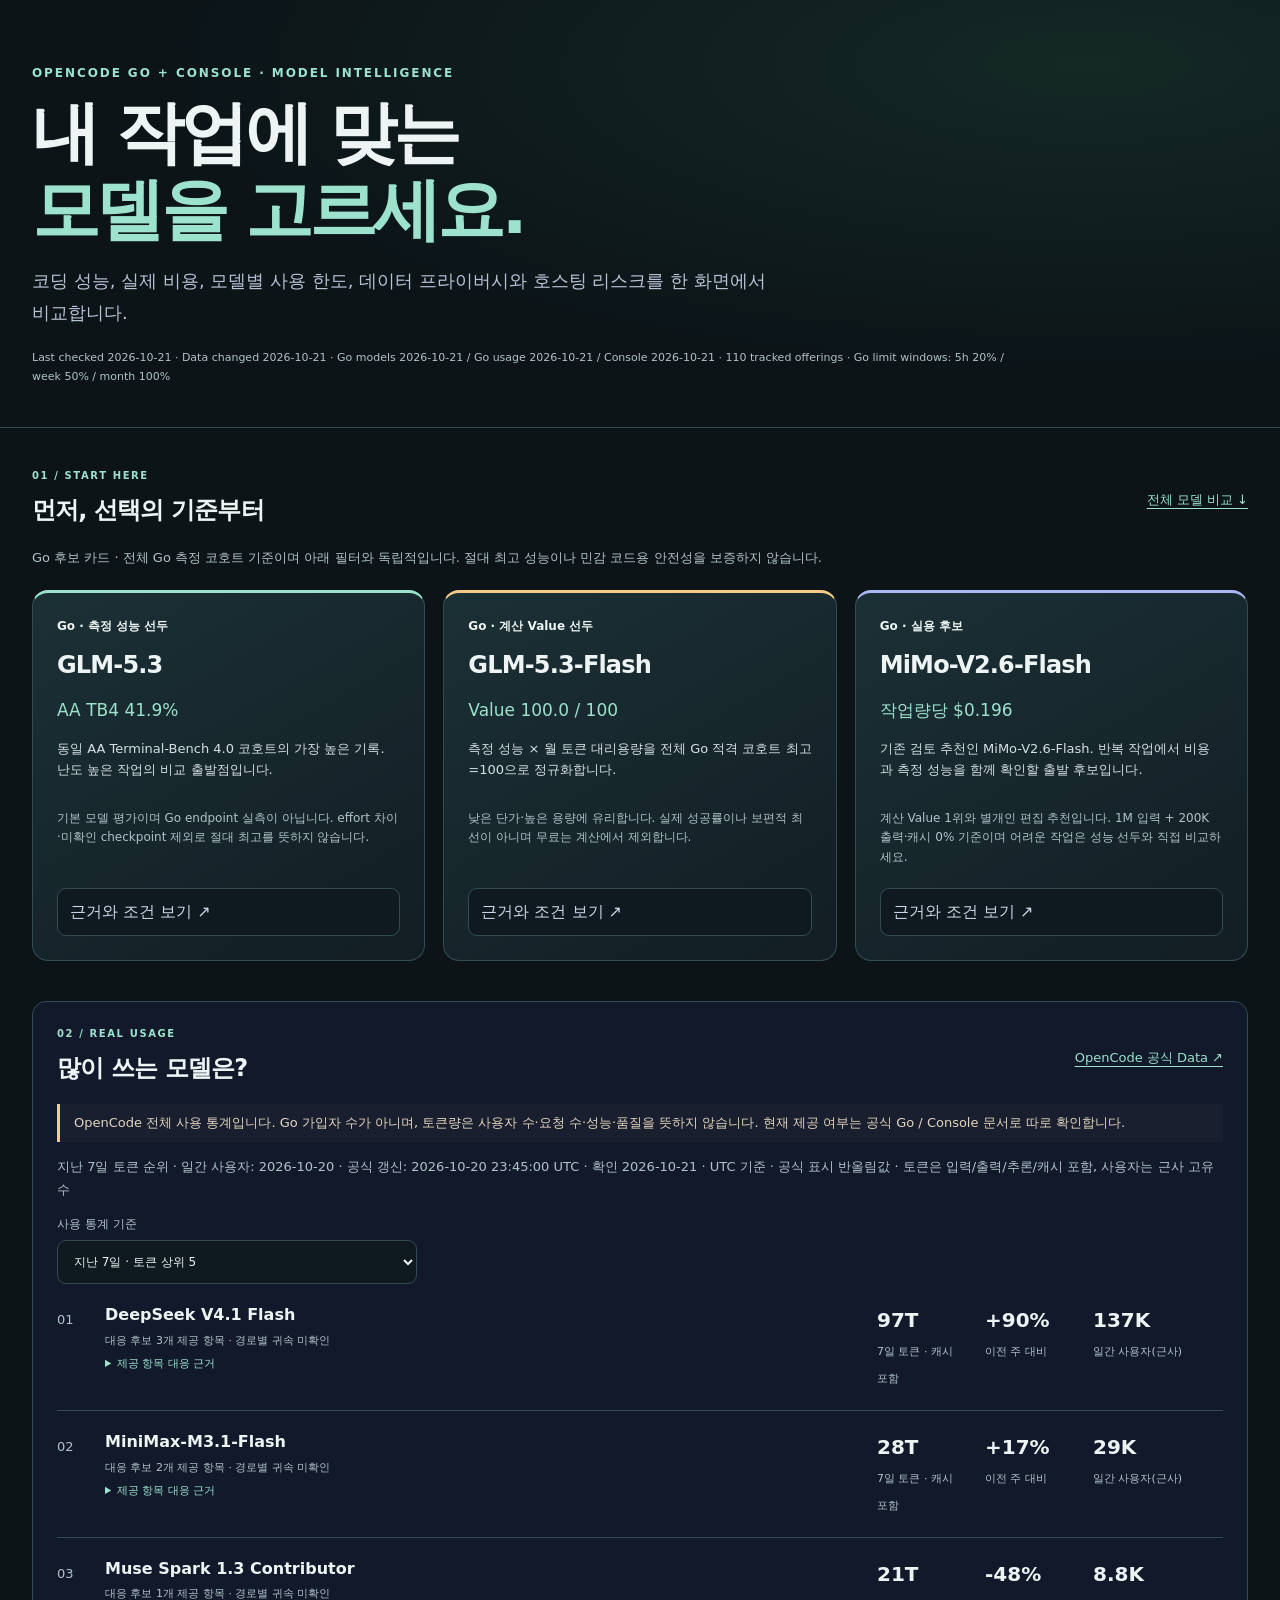
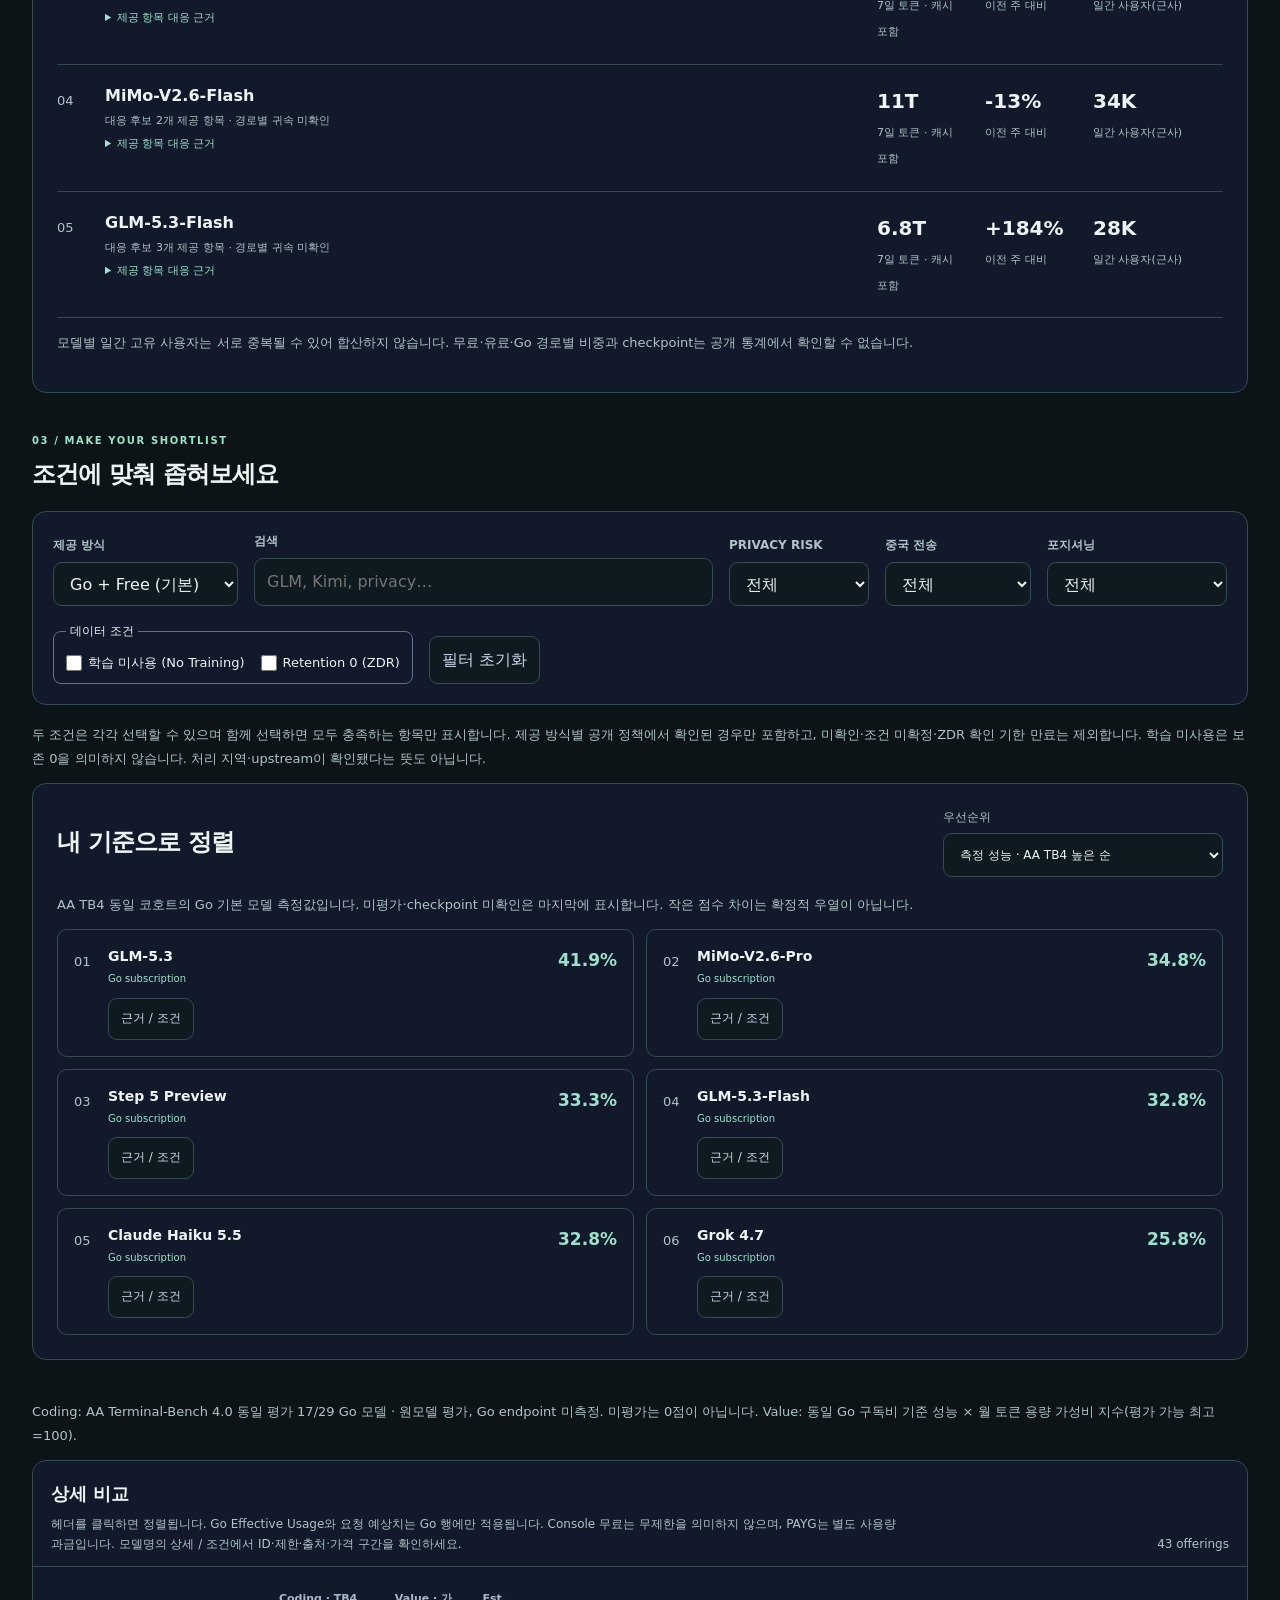
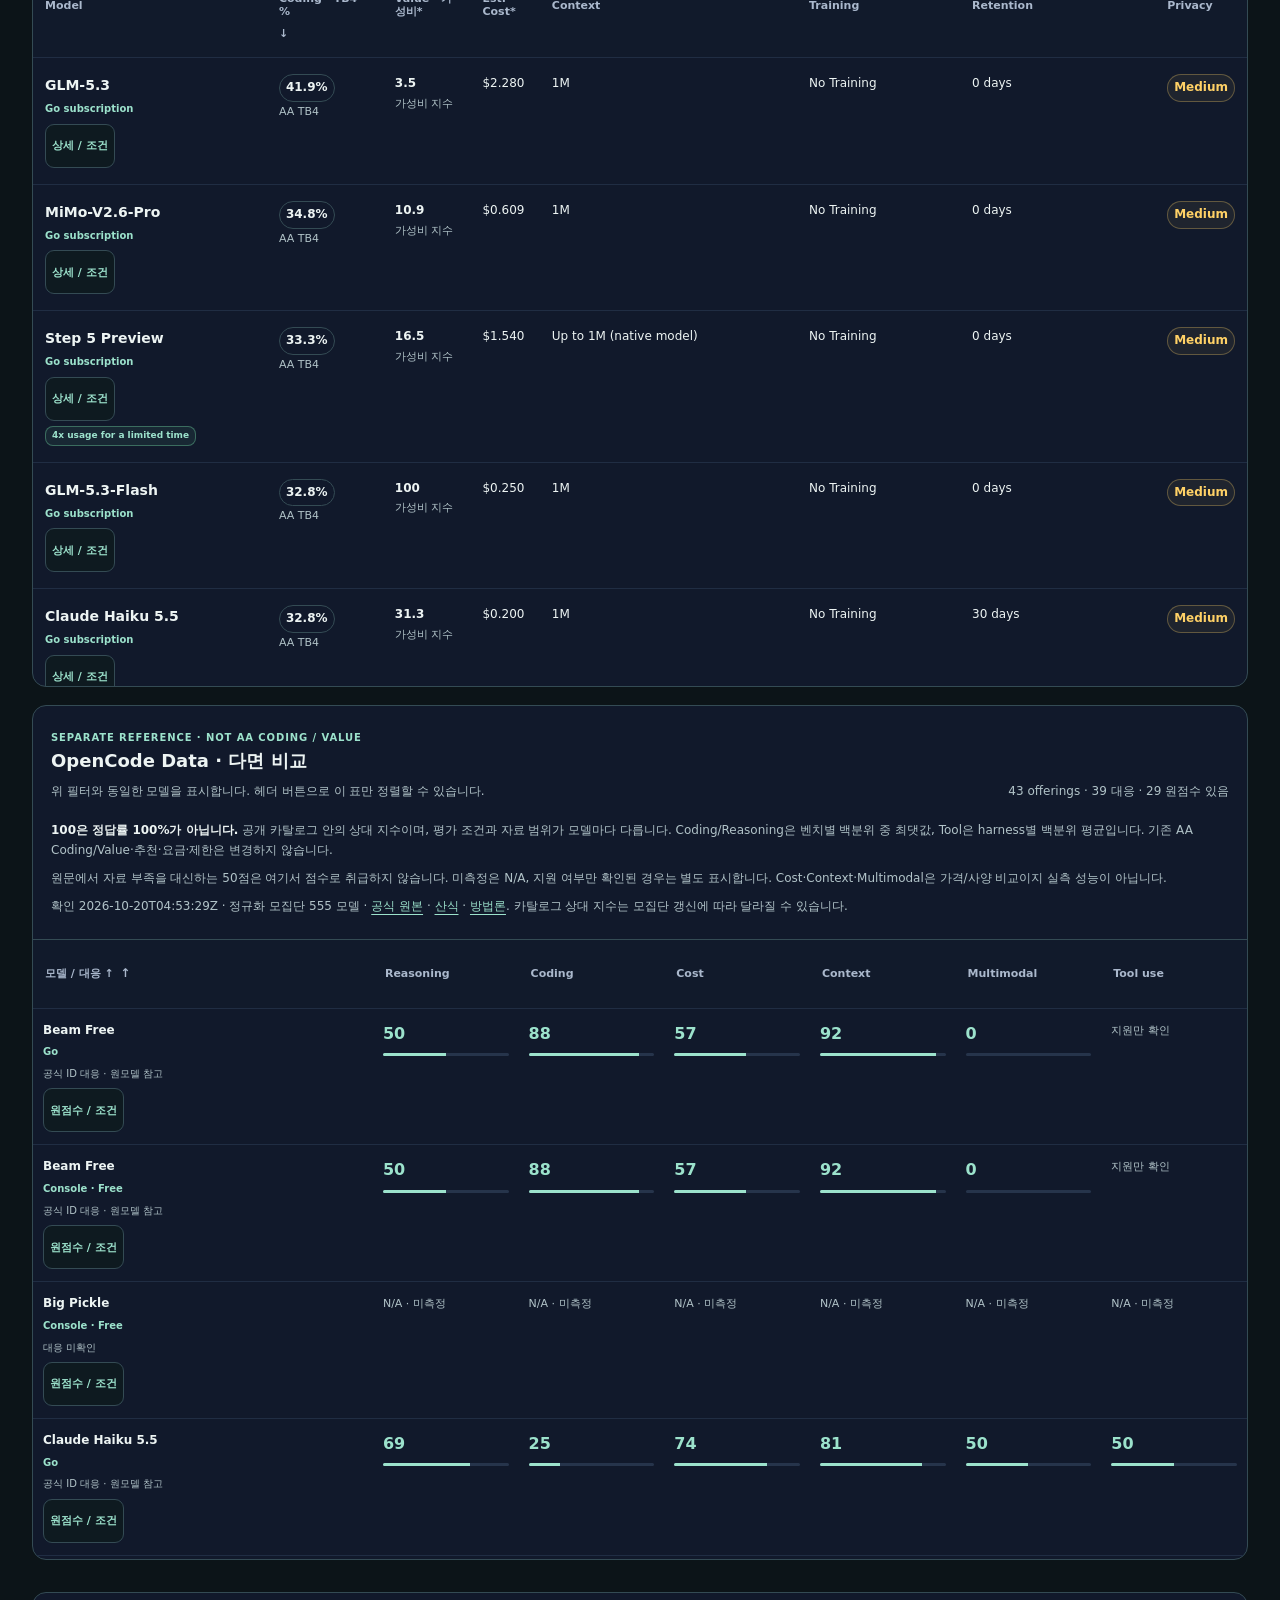
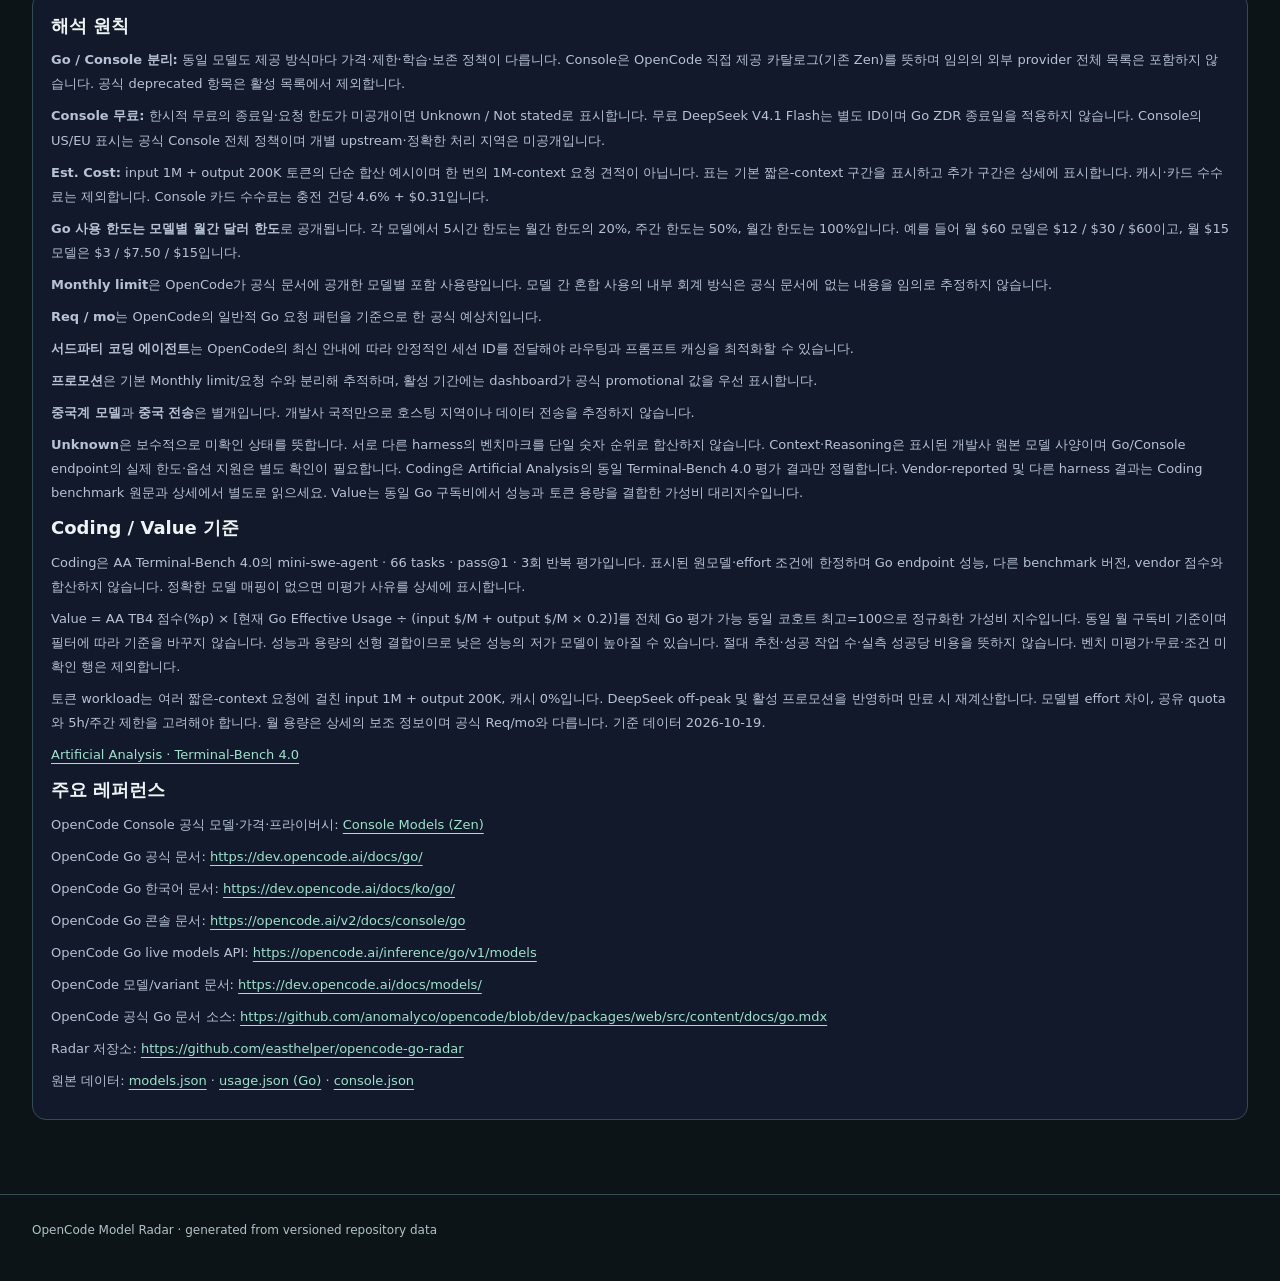
==== commit 371b33ff: "Renew Korean model dashboard around decisions and sourced usage evidence" ====
--- a/index.html
+++ b/index.html
@@ -5,22 +5,31 @@
   <meta name="viewport" content="width=device-width,initial-scale=1" />
   <meta name="description" content="OpenCode Go 및 Console 무료·PAYG 모델 가격·코딩 성능·월간 사용 한도·프라이버시·데이터 처리 현황 추적" />
   <title>OpenCode Model Radar</title>
-  <link rel="stylesheet" href="assets/style.css?v=20261020-compare" />
+  <link rel="stylesheet" href="assets/style.css?v=20261021-decisions" />
+  <link rel="stylesheet" href="assets/decisions.css?v=20261021" />
 </head>
 <body>
+  <a class="skip-link" href="#comparison">모델 비교로 이동</a>
   <header class="hero">
     <div class="wrap">
       <p class="eyebrow">OPENCODE GO + CONSOLE · MODEL INTELLIGENCE</p>
-      <h1>OpenCode Model Radar</h1>
+      <h1>내 작업에 맞는<br><span>모델을 고르세요.</span></h1>
       <p class="lede">코딩 성능, 실제 비용, 모델별 사용 한도, 데이터 프라이버시와 호스팅 리스크를 한 화면에서 비교합니다.</p>
       <div id="meta" class="meta">Loading…</div>
     </div>
   </header>
 
   <main class="wrap">
-    <p class="scope-note">추천 카드는 기존 Go 구독 기준입니다. 아래 표는 Go + OpenCode Free가 기본이며, 무료만 또는 전체·PAYG로 바꿔 비교할 수 있습니다.</p>
+    <div class="section-heading"><div><p class="eyebrow">01 / START HERE</p><h2>먼저, 선택의 기준부터</h2></div><a href="#comparison">전체 모델 비교 ↓</a></div>
+    <p class="scope-note">Go 후보 카드 · 전체 Go 측정 코호트 기준이며 아래 필터와 독립적입니다. 절대 최고 성능이나 민감 코드용 안전성을 보증하지 않습니다.</p>
     <section id="summary" class="cards" aria-label="추천 요약"></section>
-
+    <section class="panel popularity-panel" aria-labelledby="popularity-title">
+      <div class="section-heading"><div><p class="eyebrow">02 / REAL USAGE</p><h2 id="popularity-title">많이 쓰는 모델은?</h2></div><a href="https://opencode.ai/data" target="_blank" rel="noopener noreferrer">OpenCode 공식 Data ↗</a></div>
+      <p class="evidence-warning">OpenCode 전체 사용 통계입니다. Go 가입자 수가 아니며, 토큰량은 사용자 수·요청 수·성능·품질을 뜻하지 않습니다. 현재 제공 여부는 공식 Go / Console 문서로 따로 확인합니다.</p>
+      <p id="popularity-meta" class="scope-note" role="status">사용 통계 불러오는 중…</p><label for="popularity-axis">사용 통계 기준 <select id="popularity-axis"><option value="tokens">지난 7일 · 토큰 상위 5</option><option value="users">10월 20일 UTC · 사용자(근사) 상위 8</option></select></label><div id="popularity-list"></div>
+      <p class="scope-note">모델별 일간 고유 사용자는 서로 중복될 수 있어 합산하지 않습니다. 무료·유료·Go 경로별 비중과 checkpoint는 공개 통계에서 확인할 수 없습니다.</p>
+    </section>
+    <div class="section-heading" id="comparison"><div><p class="eyebrow">03 / MAKE YOUR SHORTLIST</p><h2>조건에 맞춰 좁혀보세요</h2></div></div>
     <section class="panel controls">
       <div class="control"><label for="offering">제공 방식</label><select id="offering"><option value="go-free" selected>Go + Free (기본)</option><option value="console-free">OpenCode Free만</option><option value="go">Go 구독만</option><option value="console-payg">Console PAYG만</option><option value="">전체</option></select></div>
       <div class="control search-control">
@@ -48,11 +57,12 @@
     </section>
 
     <p id="privacy-filter-help" class="scope-note">두 조건은 각각 선택할 수 있으며 함께 선택하면 모두 충족하는 항목만 표시합니다. 제공 방식별 공개 정책에서 확인된 경우만 포함하고, 미확인·조건 미확정·ZDR 확인 기한 만료는 제외합니다. 학습 미사용은 보존 0을 의미하지 않습니다. 처리 지역·upstream이 확인됐다는 뜻도 아닙니다.</p>
+    <section class="panel ranking-panel" aria-labelledby="ranking-title"><div class="section-heading"><h2 id="ranking-title">내 기준으로 정렬</h2><label for="rank-axis">우선순위 <select id="rank-axis"><option value="coding_grade">측정 성능 · AA TB4 높은 순</option><option value="value_grade">계산 가성비 · Go Value 높은 순</option><option value="estimated_cost">작업량당 예상 비용 낮은 순</option><option value="model">모델 이름순</option></select></label></div><p id="rank-explanation" class="scope-note"></p><div id="shortlist" class="shortlist" aria-live="polite"></div></section>
     <p id="benchmark-coverage" class="scope-note" role="status"></p>
     <section class="panel table-panel">
       <div class="table-head">
         <div>
-          <h2>모델 비교</h2>
+          <h2>상세 비교</h2>
           <p>헤더를 클릭하면 정렬됩니다. Go Effective Usage와 요청 예상치는 Go 행에만 적용됩니다. Console 무료는 무제한을 의미하지 않으며, PAYG는 별도 사용량 과금입니다. 모델명의 상세 / 조건에서 ID·제한·출처·가격 구간을 확인하세요.</p>
         </div>
         <span id="count" class="count" role="status" aria-live="polite"></span>
@@ -155,8 +165,8 @@
       <div id="model-dialog-content" class="dialog-content" tabindex="0" aria-label="모델 상세 및 조건"></div>
     </div>
   </dialog>
-  <script src="assets/app.js?v=20261020-compare"></script>
-  <script src="assets/opencode-data.js?v=20261020-compare"></script>
+  <script src="assets/app.js?v=20261021-decisions"></script>
+  <script src="assets/opencode-data.js?v=20261021-decisions"></script>
 </body>
 </html>
 
--- a/assets/decisions.css
+++ b/assets/decisions.css
@@ -0,0 +1,23 @@
+/* Decision-first layout. Existing details and independent Data comparison stay intact. */
+:root{--bg:#0c1418;--panel:#121e24;--panel2:#192a30;--text:#edf4f3;--muted:#b1c3c8;--line:#344b54;--accent:#9ce2cc;--good:#9ce2cc}
+body{background:#0c1418;font-family:"Segoe UI","Malgun Gothic",system-ui,sans-serif;line-height:1.65}
+.wrap{max-width:1280px;width:calc(100% - 64px)}
+.hero{padding:64px 0 40px;background:radial-gradient(ellipse at 85% 15%,#20483866,transparent 60%)}
+.hero h1{font-size:clamp(36px,5.5vw,68px);line-height:1.14;letter-spacing:-.055em}.hero h1 span{color:var(--accent)}
+.lede{max-width:740px;line-height:1.8}.meta{max-width:1000px;line-height:1.8;font-size:11px}
+main{padding-top:40px}a{color:var(--accent);text-underline-offset:4px;overflow-wrap:anywhere}
+.section-heading{display:flex;align-items:center;justify-content:space-between;gap:20px;margin:0 0 16px}.section-heading h2{font-size:24px;letter-spacing:-.035em;margin:0}.section-heading .eyebrow{font-size:10px;margin-bottom:6px}.section-heading>a{font-size:13px;white-space:nowrap}
+.cards{grid-template-columns:repeat(3,minmax(0,1fr));gap:18px;margin:20px 0 40px}
+.card{padding:24px;border-radius:16px;display:flex;flex-direction:column;background:linear-gradient(150deg,#1b3035,#121e24)}.card.performance{border-top:3px solid #9ce2cc}.card.value{border-top:3px solid #f3ca86}.card.balanced{border-top:3px solid #aab9f6}
+.card .kicker{font-size:12px;color:var(--text)}.card h3{font-size:24px;line-height:1.3;letter-spacing:-.035em;margin:14px 0}.decision-metric{font-size:17px;color:var(--accent);font-variant-numeric:tabular-nums}.card p{font-size:13px;margin:14px 0 0;color:#d5e0e3}.card .tradeoff{font-size:12px;color:var(--muted);padding:14px 0 20px}.card button{margin-top:auto;min-height:44px;text-align:left}
+.popularity-panel,.ranking-panel{padding:24px;margin-bottom:40px}.evidence-warning{font-size:13px;border-left:3px solid #f3ca86;padding:8px 14px;background:#f3ca8609;color:#e2d6be}
+.popularity-row{display:grid;grid-template-columns:30px minmax(0,1fr) 90px 90px 130px;align-items:start;gap:18px;padding:20px 0;border-bottom:1px solid var(--line)}.rank-number{font-size:13px;font-variant-numeric:tabular-nums;color:var(--muted);padding-top:5px}.popularity-row h3{font-size:16px;line-height:1.4;margin:0}.popularity-row p{font-size:11px;color:var(--muted);margin:5px 0}.popularity-row strong{font-size:20px;display:block;font-variant-numeric:tabular-nums}.popularity-row div>span{font-size:11px;color:var(--muted)}.popularity-row details{font-size:11px;max-width:460px}.popularity-row summary{cursor:pointer;color:var(--accent)}.popularity-row li{overflow-wrap:anywhere}
+.ranking-panel label{font-size:12px;color:var(--muted)}.ranking-panel select{display:block;min-width:280px;margin-top:5px}.shortlist{display:grid;grid-template-columns:1fr 1fr;gap:12px}.shortlist-item{display:grid;grid-template-columns:24px minmax(0,1fr) auto;gap:10px;padding:16px;border:1px solid var(--line);border-radius:10px}.shortlist-item h3{font-size:14px;line-height:1.5;margin:0}.shortlist-item strong{font-size:17px;color:var(--accent)}.shortlist-item button{grid-column:2/4;justify-self:start;font-size:12px;min-height:36px}.empty{color:var(--muted)}
+.controls{gap:16px;padding:20px}.control label{font-size:12px;letter-spacing:0}.control{min-width:140px}.search-control{min-width:200px}.scope-note{line-height:1.8}.privacy-checks{padding:10px 12px}input,select,button{background:#0e1a20;min-height:44px}.privacy-checks input[type=checkbox]{min-height:16px}
+/* Keep decision columns readable; all remaining evidence is in the compact modal. */
+.table-panel .table-wrap{overflow-x:auto}.table-panel table{min-width:720px;font-size:13px;table-layout:auto}.table-panel th,.table-panel td{width:auto!important;padding:16px 12px;font-size:12px;word-break:normal}.table-panel th{font-size:11px}.table-panel td:first-child{min-width:190px;font-size:14px}.table-panel th:nth-child(n),.table-panel td:nth-child(n){display:table-cell}.table-panel th:nth-child(2),.table-panel td:nth-child(2),.table-panel th:nth-child(5),.table-panel td:nth-child(5),.table-panel th:nth-child(6),.table-panel td:nth-child(6),.table-panel th:nth-child(8),.table-panel td:nth-child(8),.table-panel th:nth-child(9),.table-panel td:nth-child(9),.table-panel th:nth-child(10),.table-panel td:nth-child(10),.table-panel th:nth-child(12),.table-panel td:nth-child(12),.table-panel th:nth-child(15),.table-panel td:nth-child(15),.table-panel th:nth-child(16),.table-panel td:nth-child(16),.table-panel th:nth-child(18),.table-panel td:nth-child(18){display:none}.metric-note{font-size:11px}.badge{font-size:12px}.table-head p{font-size:12px;line-height:1.7;max-width:850px}
+.skip-link{position:absolute;left:16px;top:-80px;z-index:20;padding:12px;background:var(--panel)}.skip-link:focus{top:12px}.notes{margin-top:32px}.notes p{line-height:1.85}.oc-table{min-width:800px}.oc-table th,.oc-table td{font-size:12px!important}
+.table-panel .table-wrap{max-height:720px;overflow:auto}.oc-table-scroll{max-height:620px}.popularity-panel>label{display:block;font-size:12px;color:var(--muted);max-width:360px}.popularity-panel>label select{margin-top:6px}th[aria-sort=descending]::after{content:' ↓'}th[aria-sort=ascending]::after{content:' ↑'}
+.sort-button{padding:0;background:transparent;border:0;color:inherit;text-align:left;font:inherit;min-height:44px}
+@media(max-width:900px){.wrap{width:calc(100% - 32px)}.cards{gap:12px}.card{padding:18px}.card h3{font-size:21px}.popularity-row{grid-template-columns:24px minmax(0,1fr) 66px 70px 100px;gap:10px}.popularity-row strong{font-size:17px}}
+@media(max-width:650px){.wrap{width:calc(100% - 28px)}.hero{padding:40px 0 28px}.hero h1{font-size:42px}.lede{font-size:15px}.cards{grid-template-columns:1fr}.card{padding:22px}.card h3{font-size:25px}.section-heading{align-items:start;flex-wrap:wrap;gap:12px}.section-heading h2{font-size:22px}.popularity-panel,.ranking-panel{padding:18px}.popularity-row{grid-template-columns:22px repeat(3,minmax(0,1fr));gap:12px}.popularity-row .pop-model{grid-column:2/5}.popularity-row>div:not(.pop-model){grid-row:2}.popularity-row>div:nth-child(3){grid-column:2}.popularity-row>div:nth-child(4){grid-column:3}.popularity-row>div:nth-child(5){grid-column:4}.popularity-row strong{font-size:18px}.popularity-row div>span{font-size:10px}.shortlist{grid-template-columns:1fr}.ranking-panel label{width:100%}.ranking-panel select{min-width:0;width:100%}.controls .control{min-width:100%}.privacy-checks{width:100%;display:grid}.table-head{align-items:start;flex-direction:column;gap:8px}.details-button{min-height:44px}button{width:auto}.card button{width:100%}.oc-detail .oc-axis-list{grid-template-columns:1fr 1fr}}
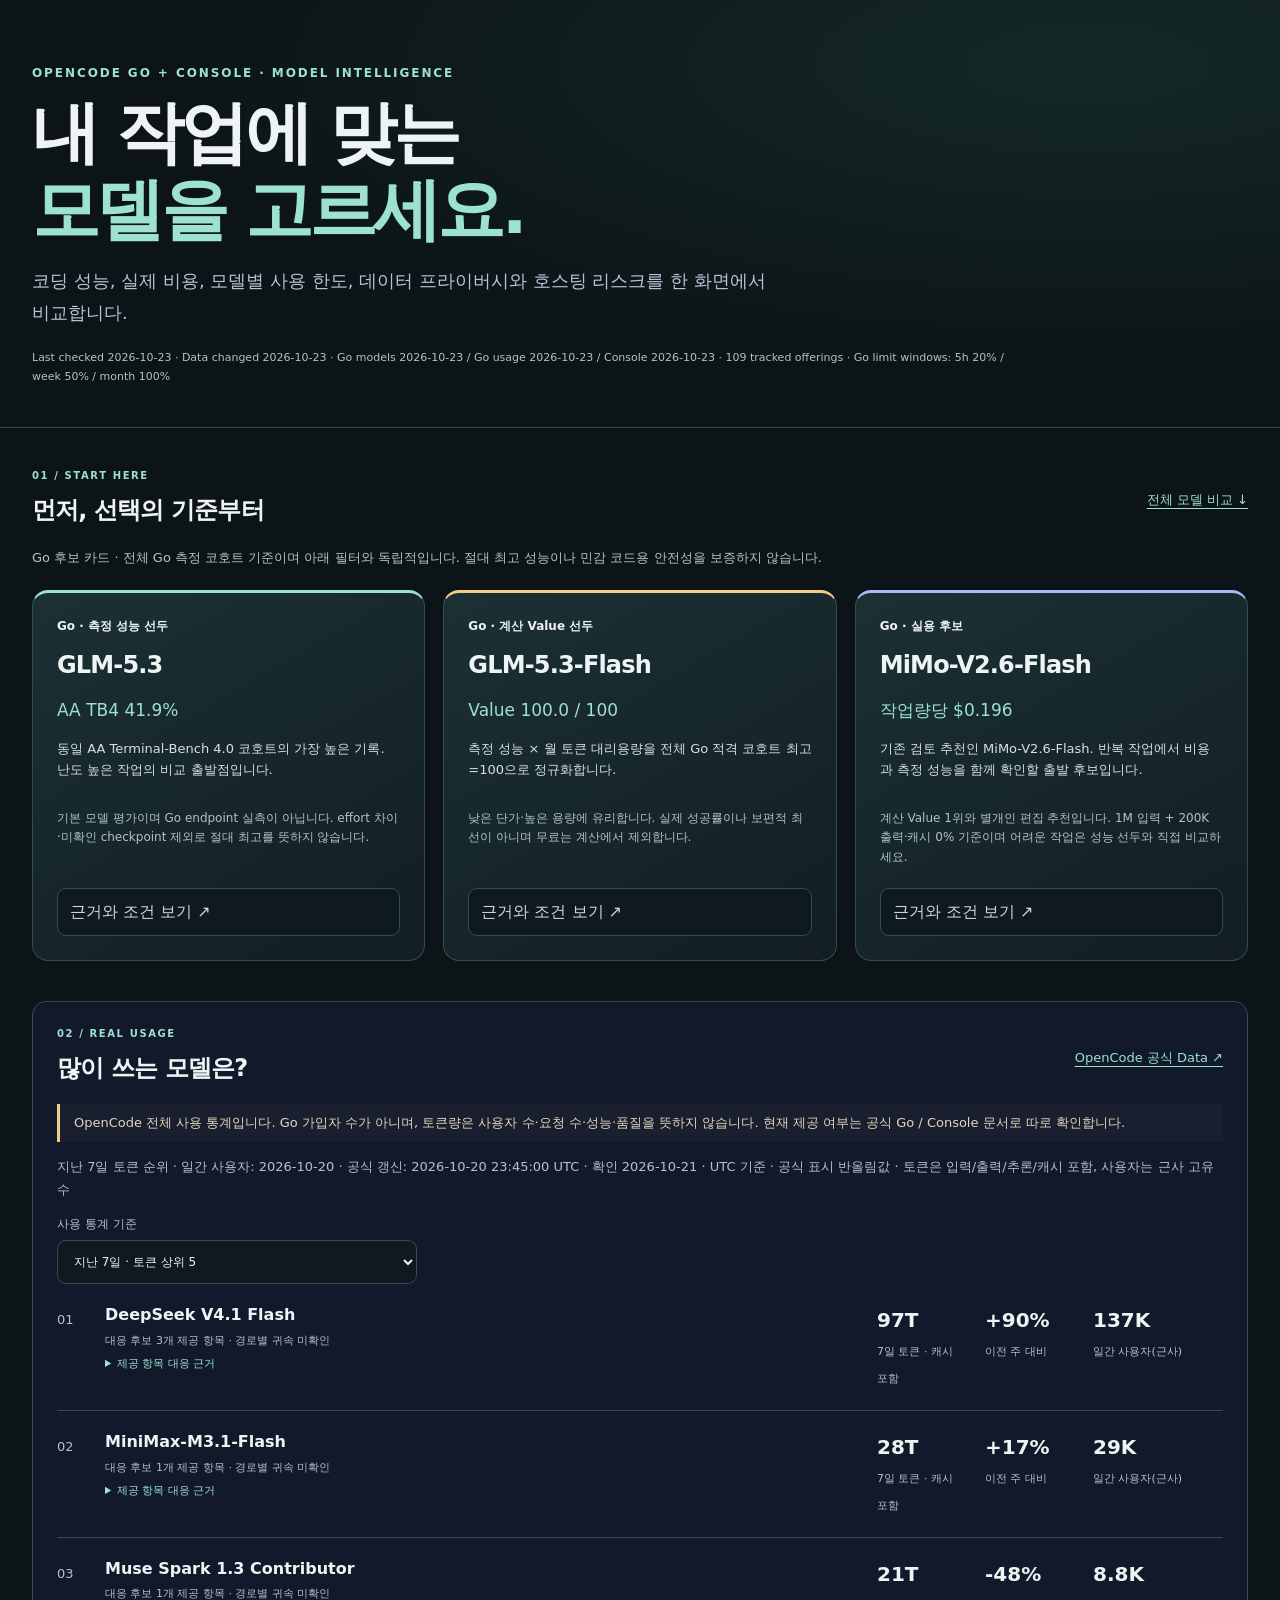
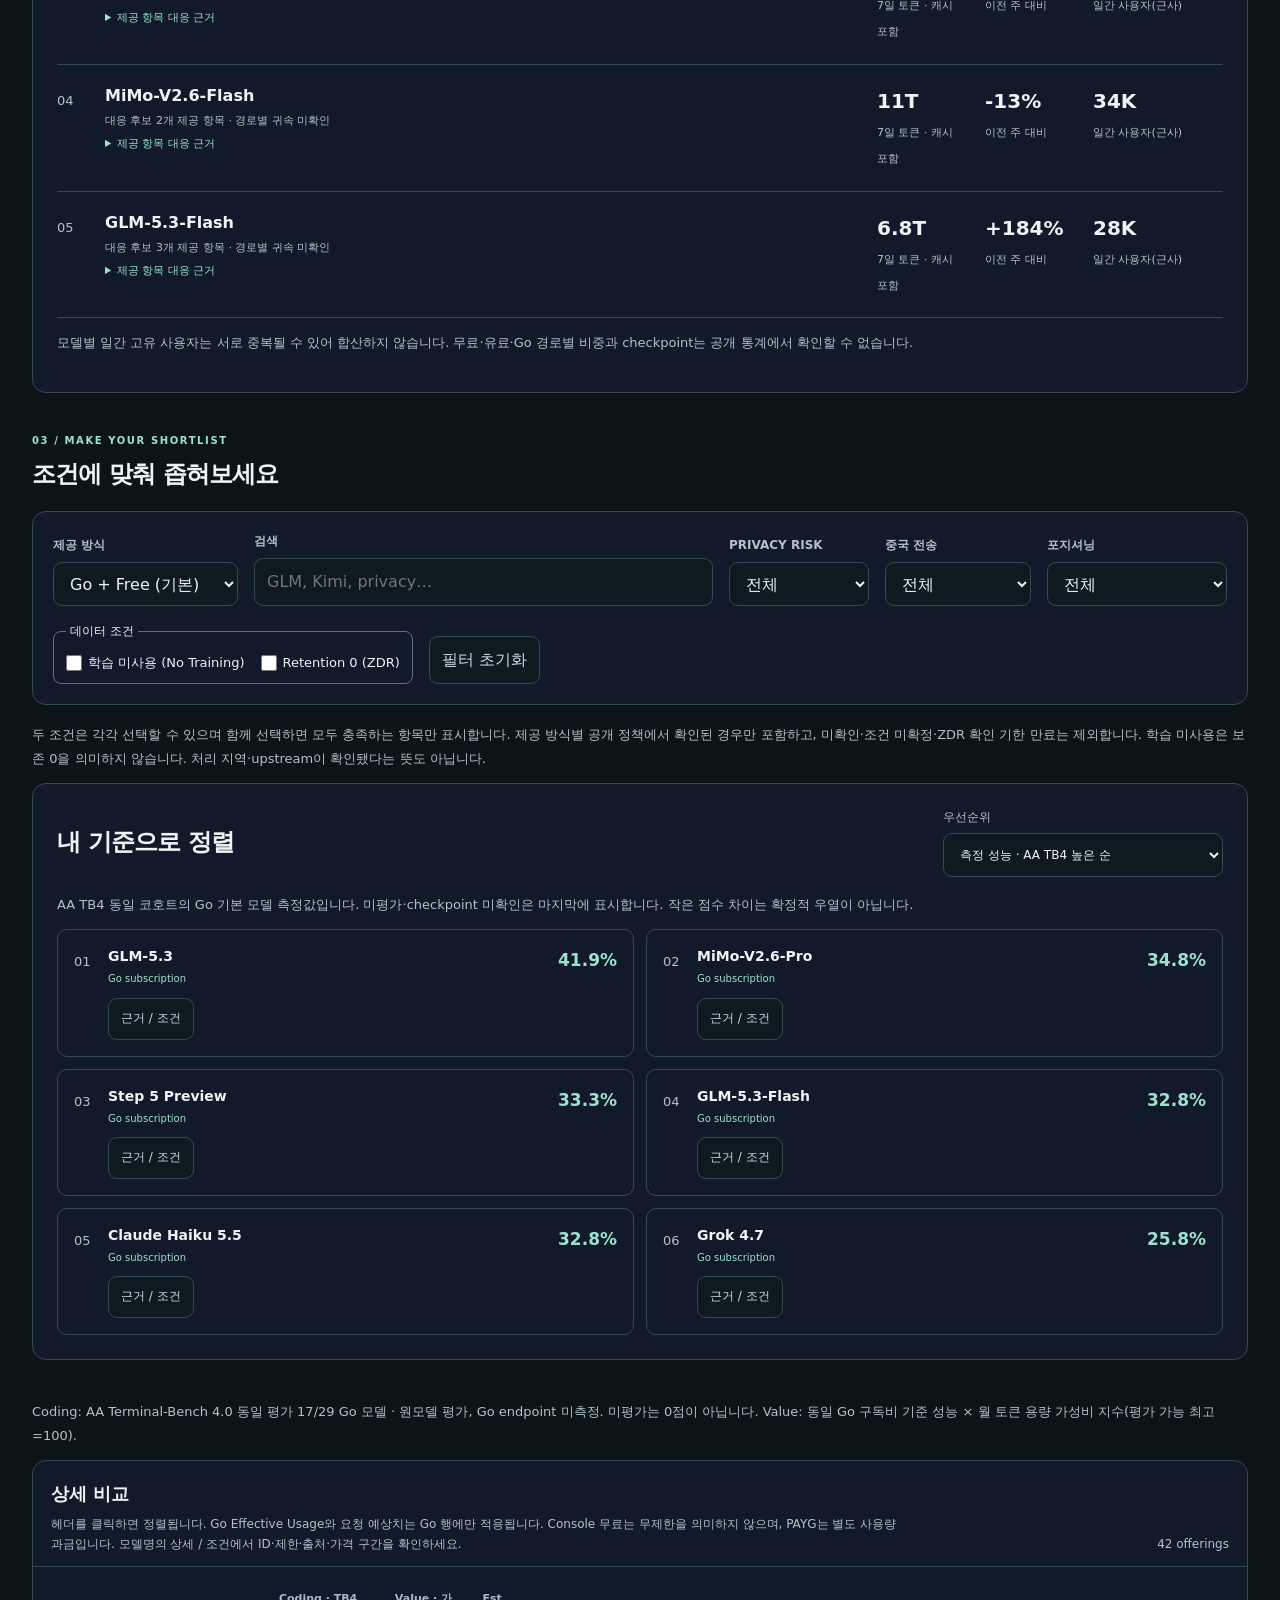
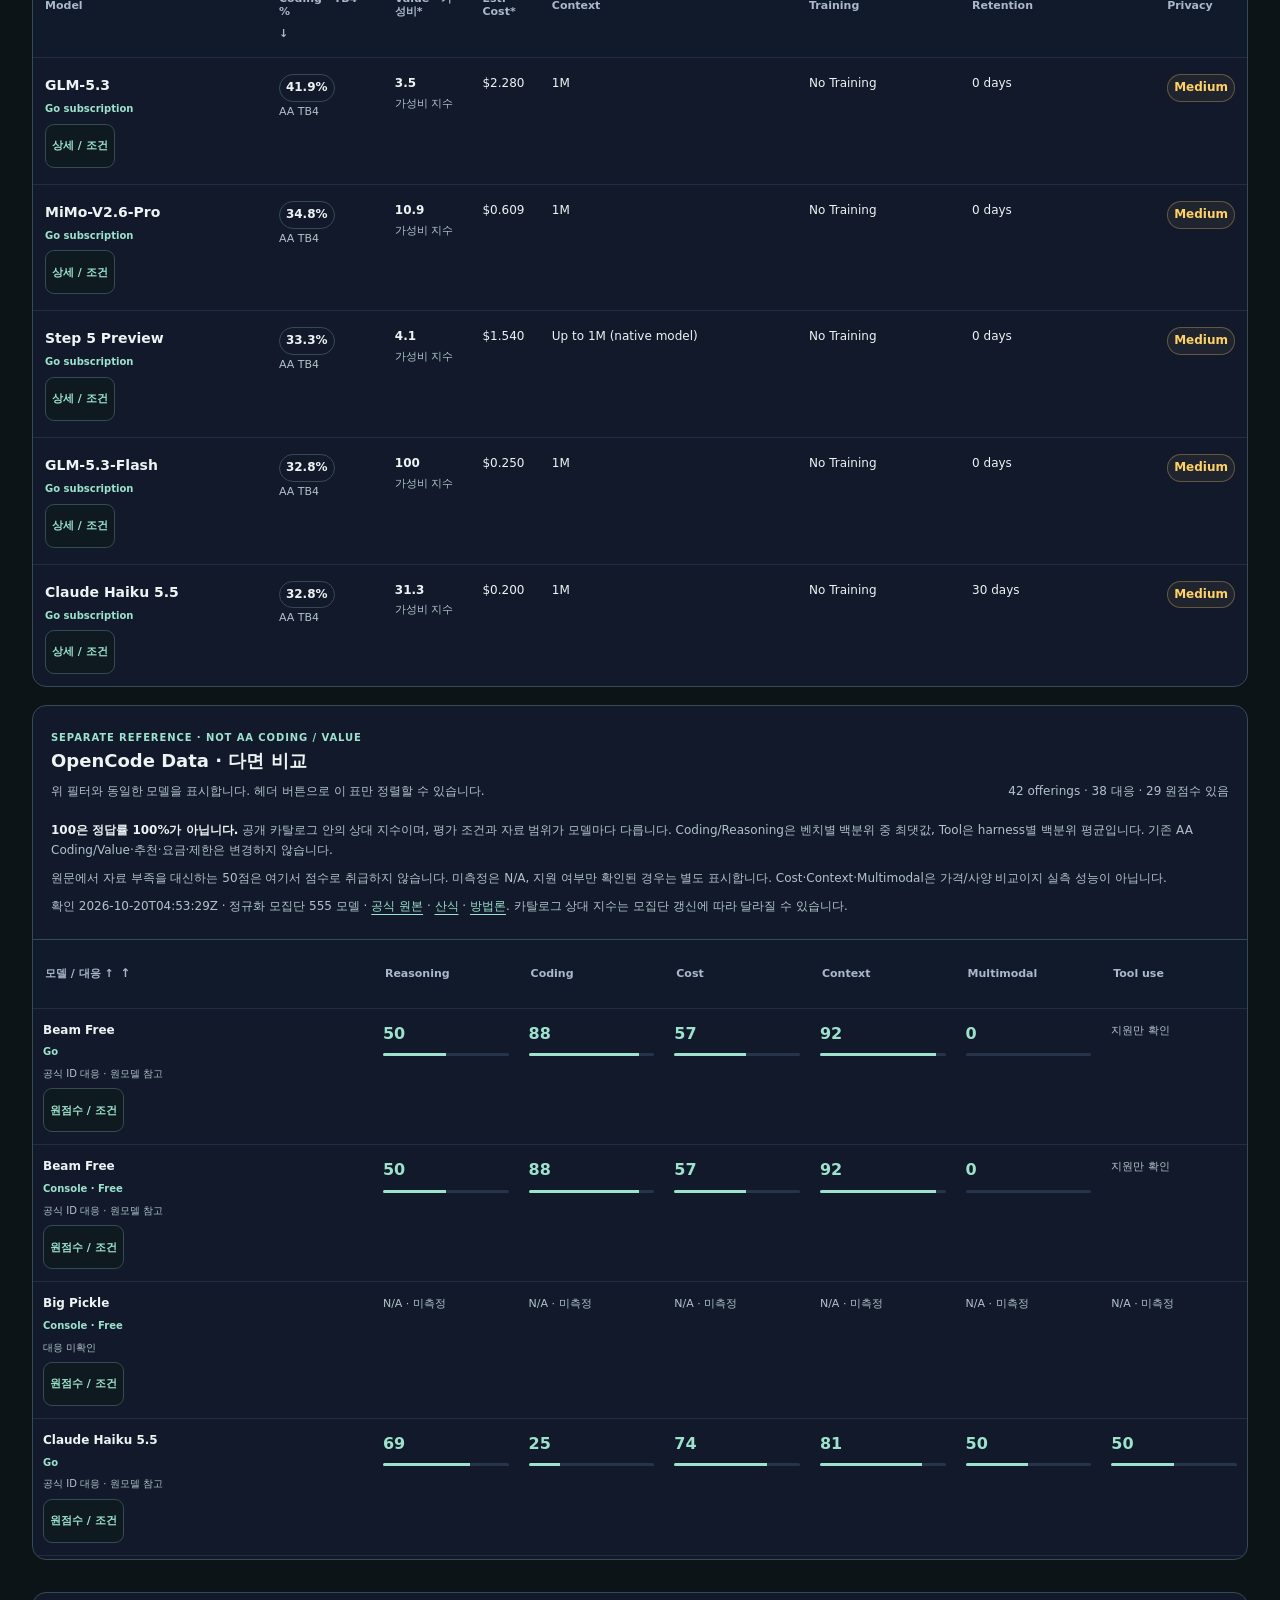
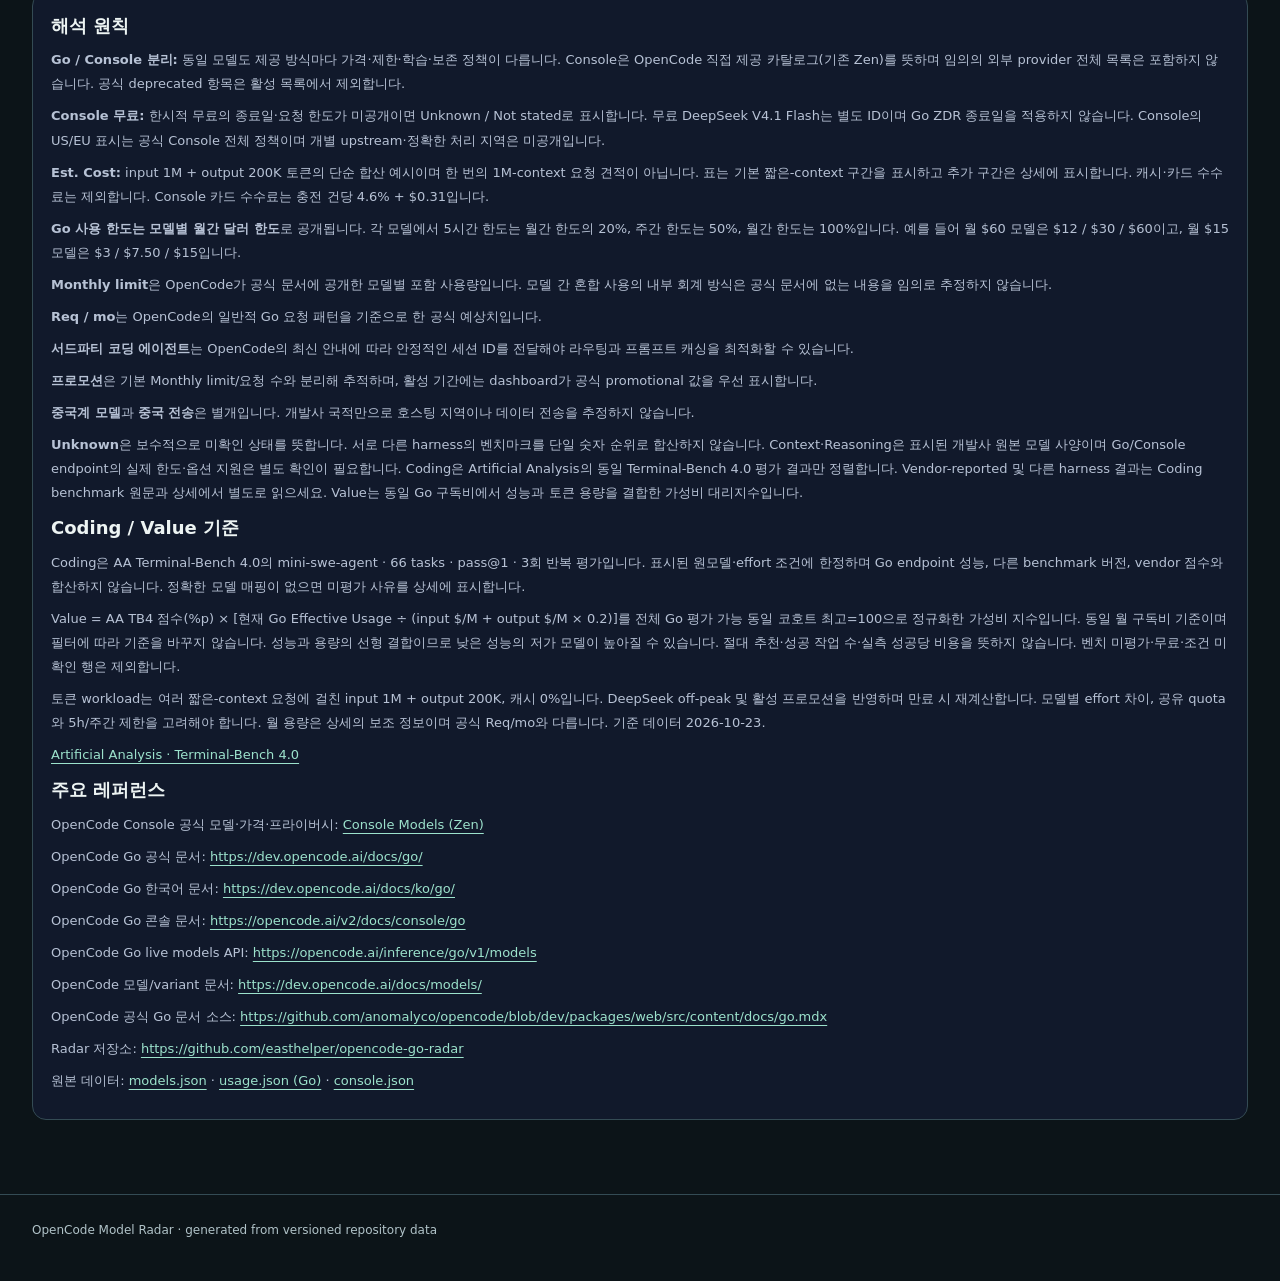
==== commit 85a7344b: "data: align approved Go and Console offerings for 2026-10-23" ====
--- a/index.html
+++ b/index.html
@@ -140,7 +140,7 @@
 
       <h2>Coding / Value 기준</h2>
       <p>Coding은 AA Terminal-Bench 4.0의 mini-swe-agent · 66 tasks · pass@1 · 3회 반복 평가입니다. 표시된 원모델·effort 조건에 한정하며 Go endpoint 성능, 다른 benchmark 버전, vendor 점수와 합산하지 않습니다. 정확한 모델 매핑이 없으면 미평가 사유를 상세에 표시합니다.</p>
-      <p>Value = AA TB4 점수(%p) × [현재 Go Effective Usage ÷ (input $/M + output $/M × 0.2)]를 전체 Go 평가 가능 동일 코호트 최고=100으로 정규화한 가성비 지수입니다. 동일 월 구독비 기준이며 필터에 따라 기준을 바꾸지 않습니다. 성능과 용량의 선형 결합이므로 낮은 성능의 저가 모델이 높아질 수 있습니다. 절대 추천·성공 작업 수·실측 성공당 비용을 뜻하지 않습니다. 벤치 미평가·무료·조건 미확인 행은 제외합니다.</p><p>토큰 workload는 여러 짧은-context 요청에 걸친 input 1M + output 200K, 캐시 0%입니다. DeepSeek off-peak 및 활성 프로모션을 반영하며 만료 시 재계산합니다. 모델별 effort 차이, 공유 quota와 5h/주간 제한을 고려해야 합니다. 월 용량은 상세의 보조 정보이며 공식 Req/mo와 다릅니다. 기준 데이터 2026-10-19.</p>
+      <p>Value = AA TB4 점수(%p) × [현재 Go Effective Usage ÷ (input $/M + output $/M × 0.2)]를 전체 Go 평가 가능 동일 코호트 최고=100으로 정규화한 가성비 지수입니다. 동일 월 구독비 기준이며 필터에 따라 기준을 바꾸지 않습니다. 성능과 용량의 선형 결합이므로 낮은 성능의 저가 모델이 높아질 수 있습니다. 절대 추천·성공 작업 수·실측 성공당 비용을 뜻하지 않습니다. 벤치 미평가·무료·조건 미확인 행은 제외합니다.</p><p>토큰 workload는 여러 짧은-context 요청에 걸친 input 1M + output 200K, 캐시 0%입니다. DeepSeek off-peak 및 활성 프로모션을 반영하며 만료 시 재계산합니다. 모델별 effort 차이, 공유 quota와 5h/주간 제한을 고려해야 합니다. 월 용량은 상세의 보조 정보이며 공식 Req/mo와 다릅니다. 기준 데이터 2026-10-23.</p>
       <p><a href="https://artificialanalysis.ai/evaluations/terminalbench-4-0" target="_blank" rel="noopener noreferrer">Artificial Analysis · Terminal-Bench 4.0</a></p>
       <h2>주요 레퍼런스</h2>
       <p>OpenCode Console 공식 모델·가격·프라이버시: <a href="https://opencode.ai/v2/docs/console/models/">Console Models (Zen)</a></p>
@@ -177,3 +177,4 @@
 
 
 
+
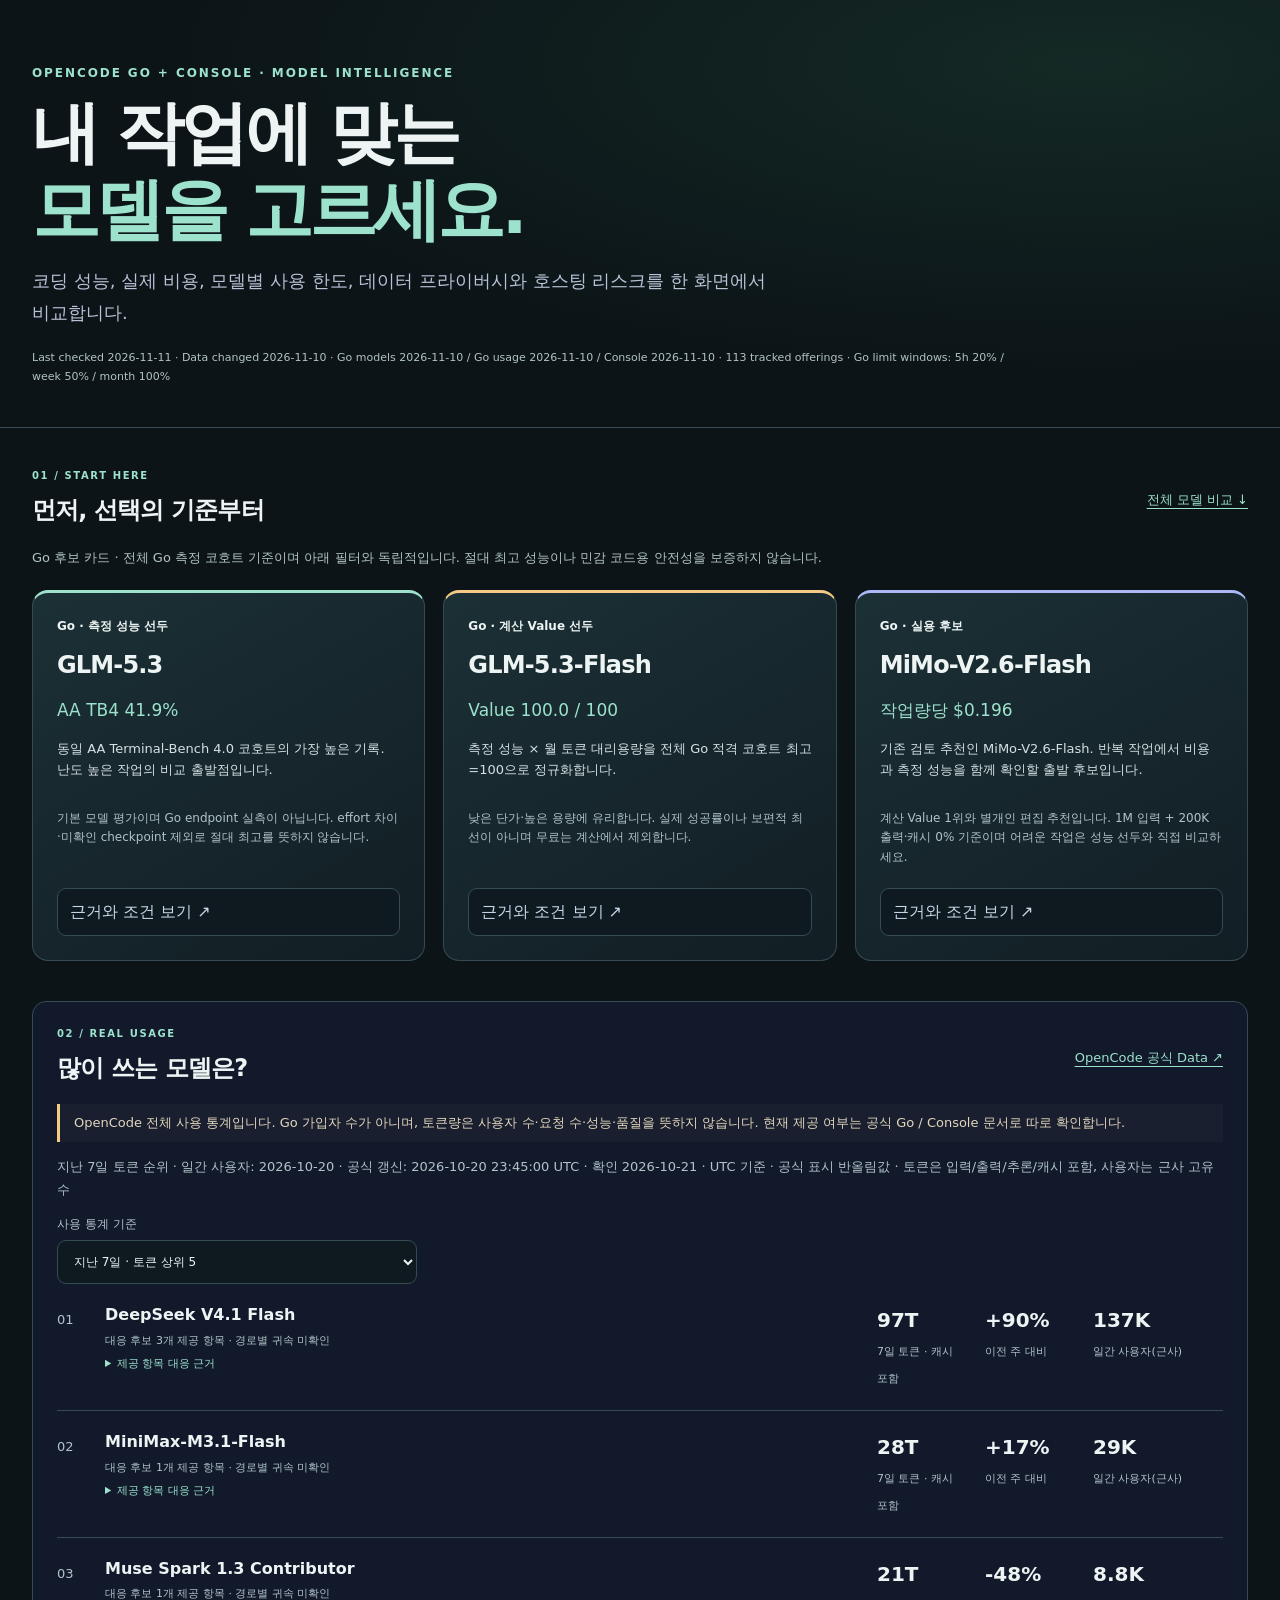
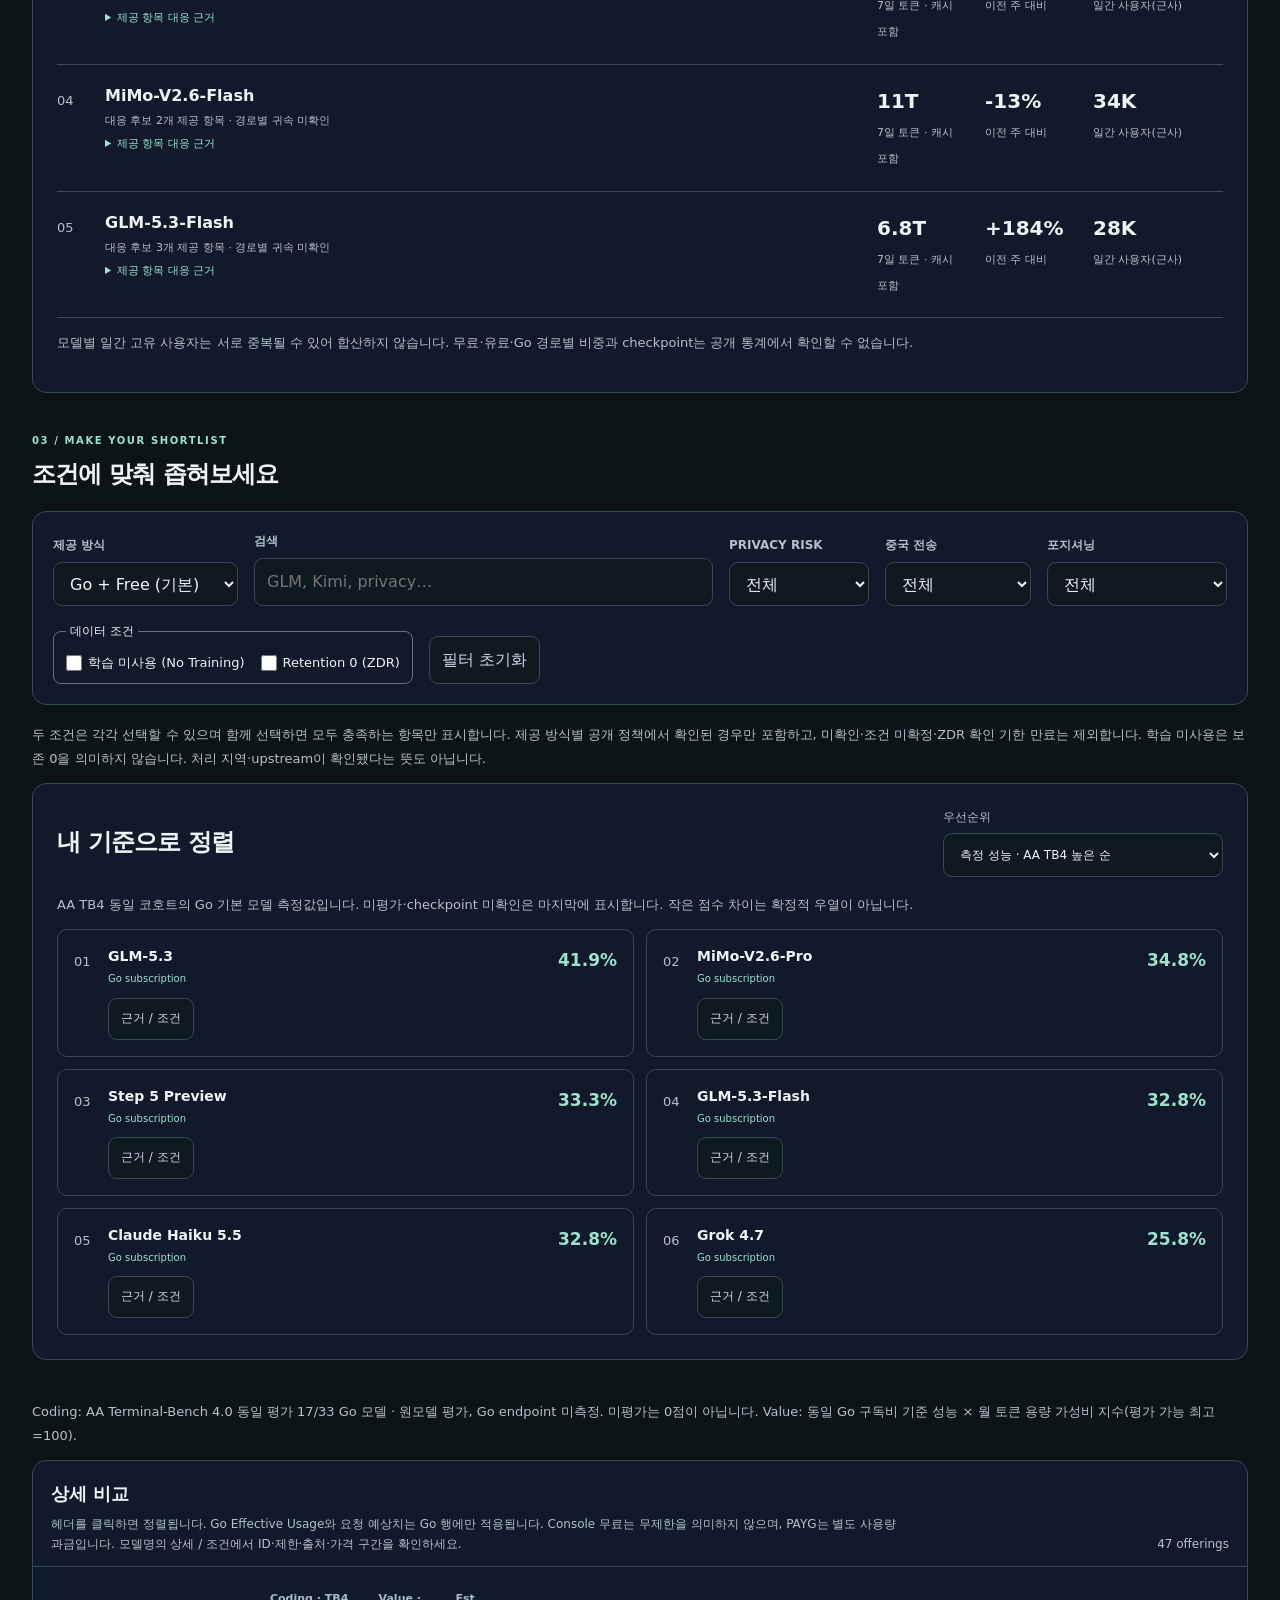
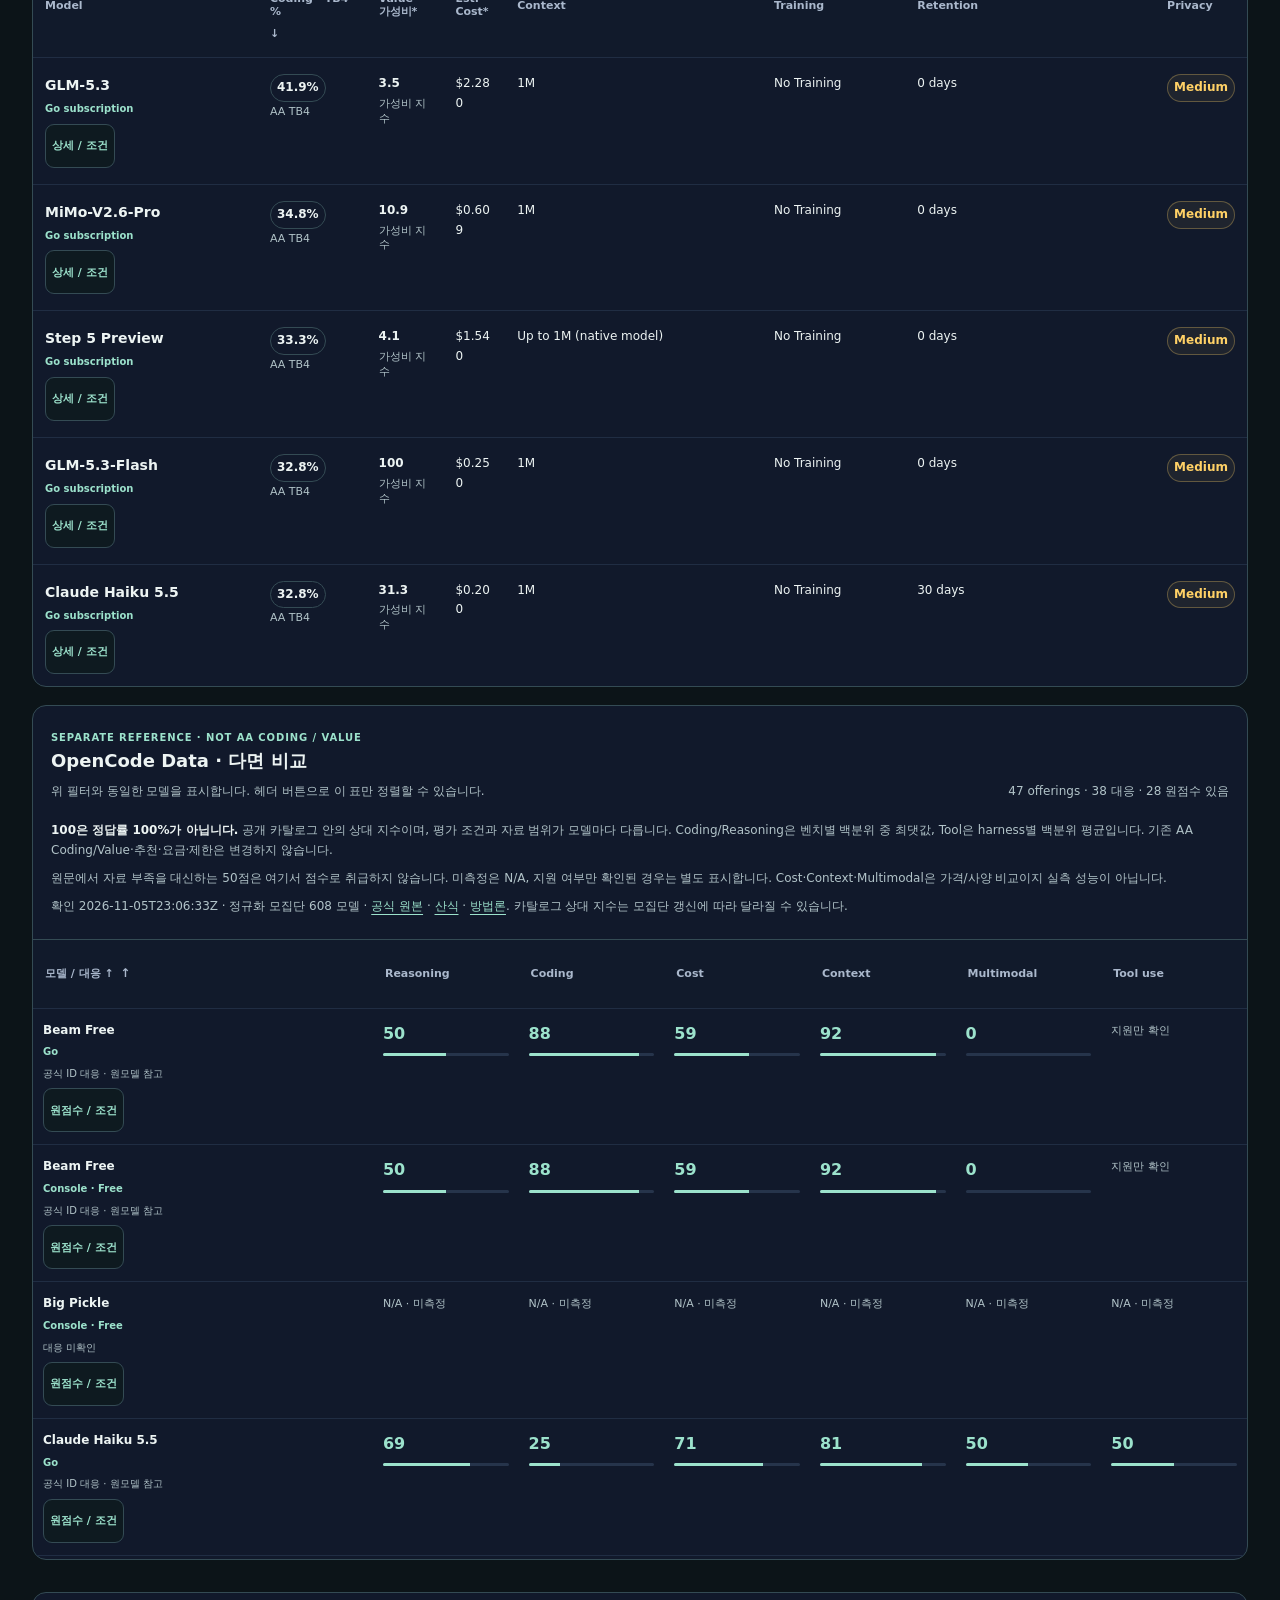
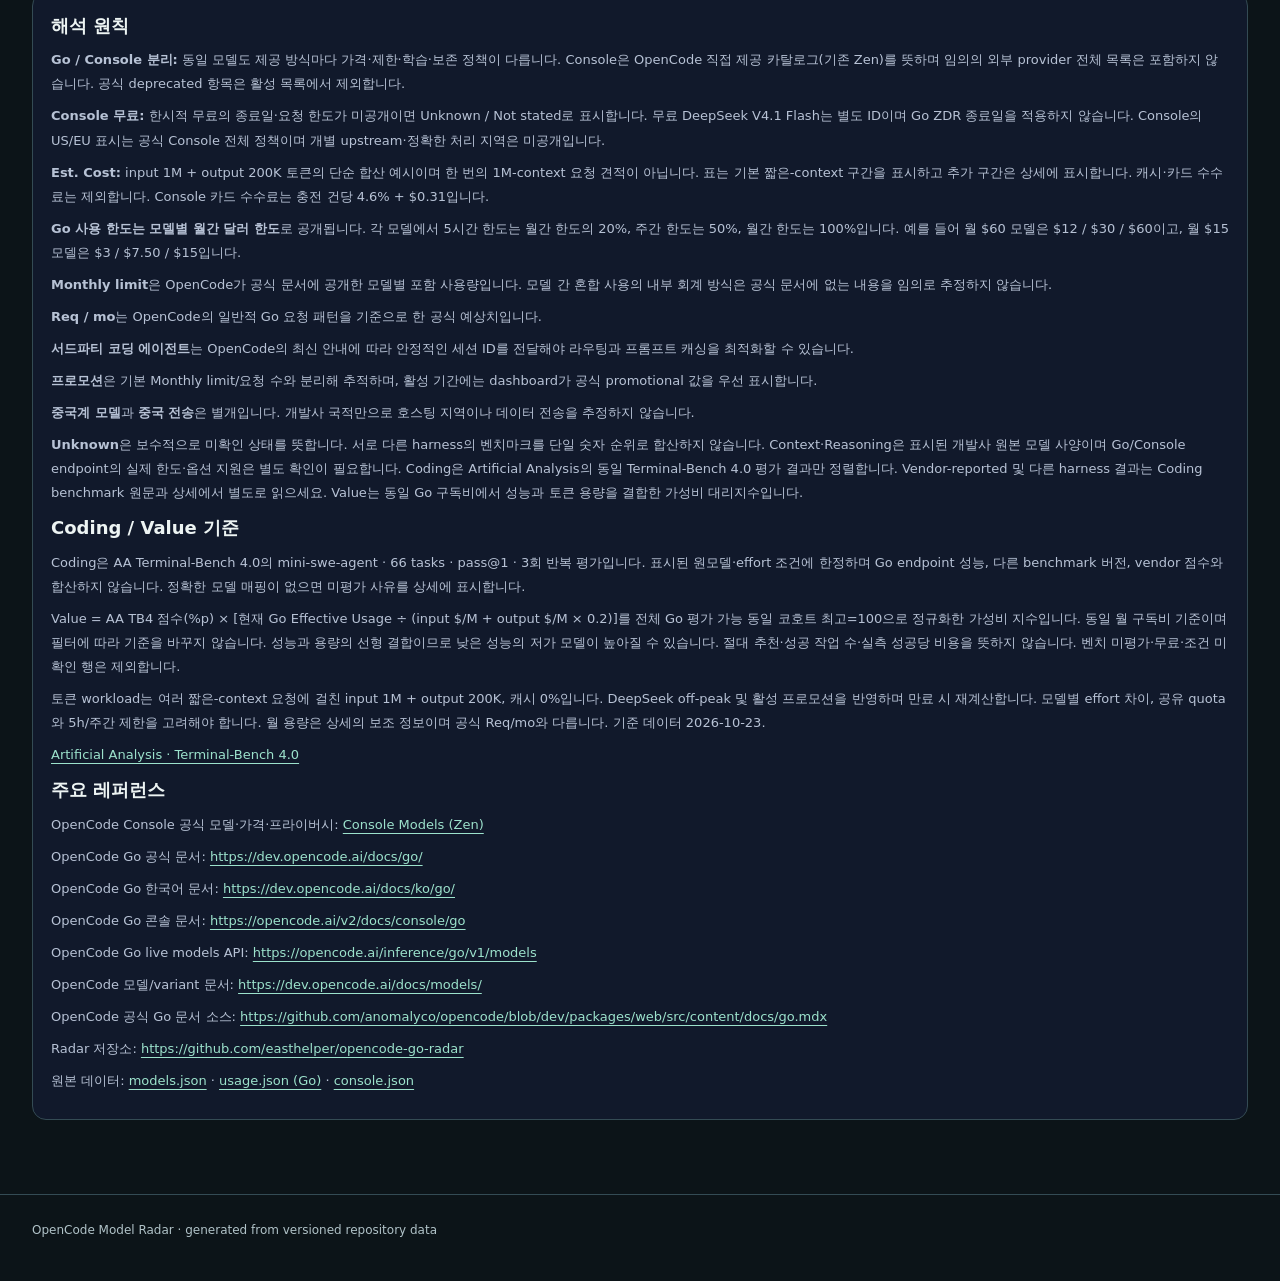
==== commit 2bac5621: "radar: refresh dashboard check date asset" ====
--- a/index.html
+++ b/index.html
@@ -165,7 +165,7 @@
       <div id="model-dialog-content" class="dialog-content" tabindex="0" aria-label="모델 상세 및 조건"></div>
     </div>
   </dialog>
-  <script src="assets/app.js?v=20261021-decisions"></script>
+  <script src="assets/app.js?v=20261111"></script>
   <script src="assets/opencode-data.js?v=20261021-decisions"></script>
 </body>
 </html>
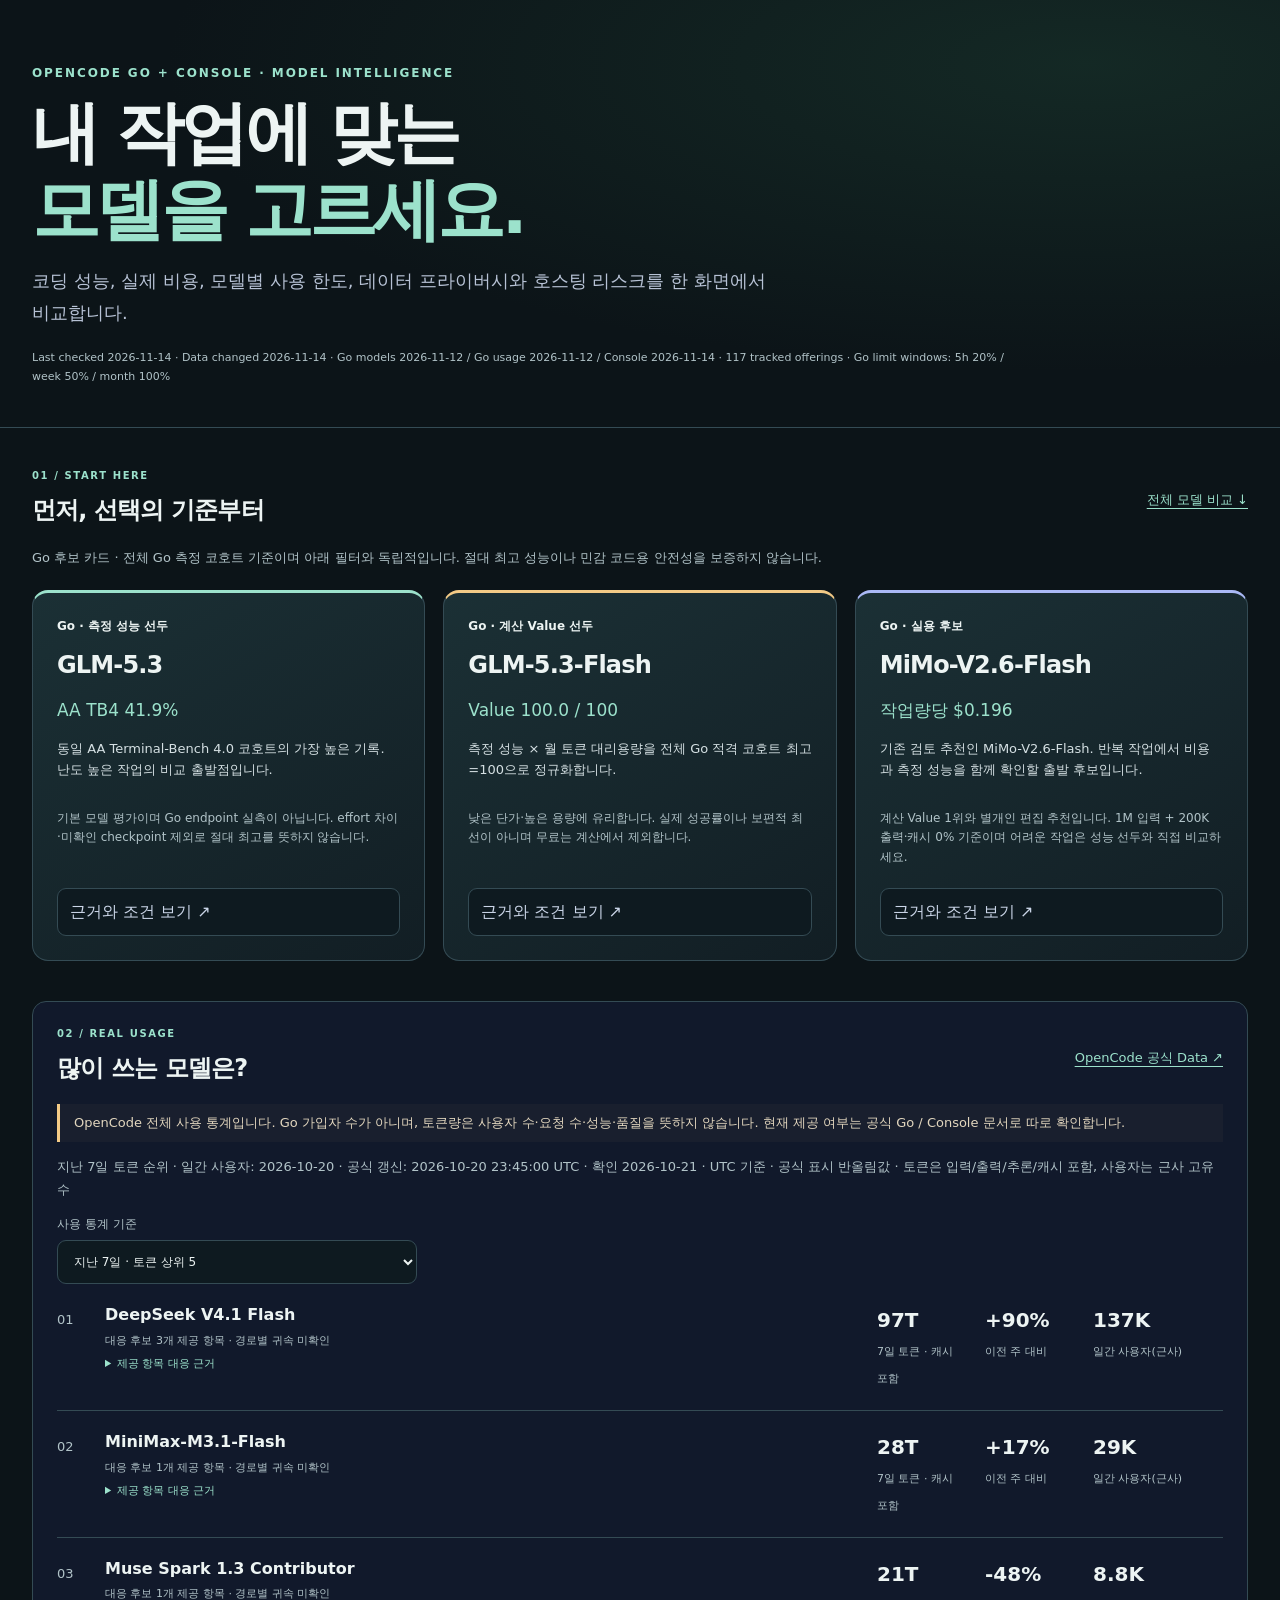
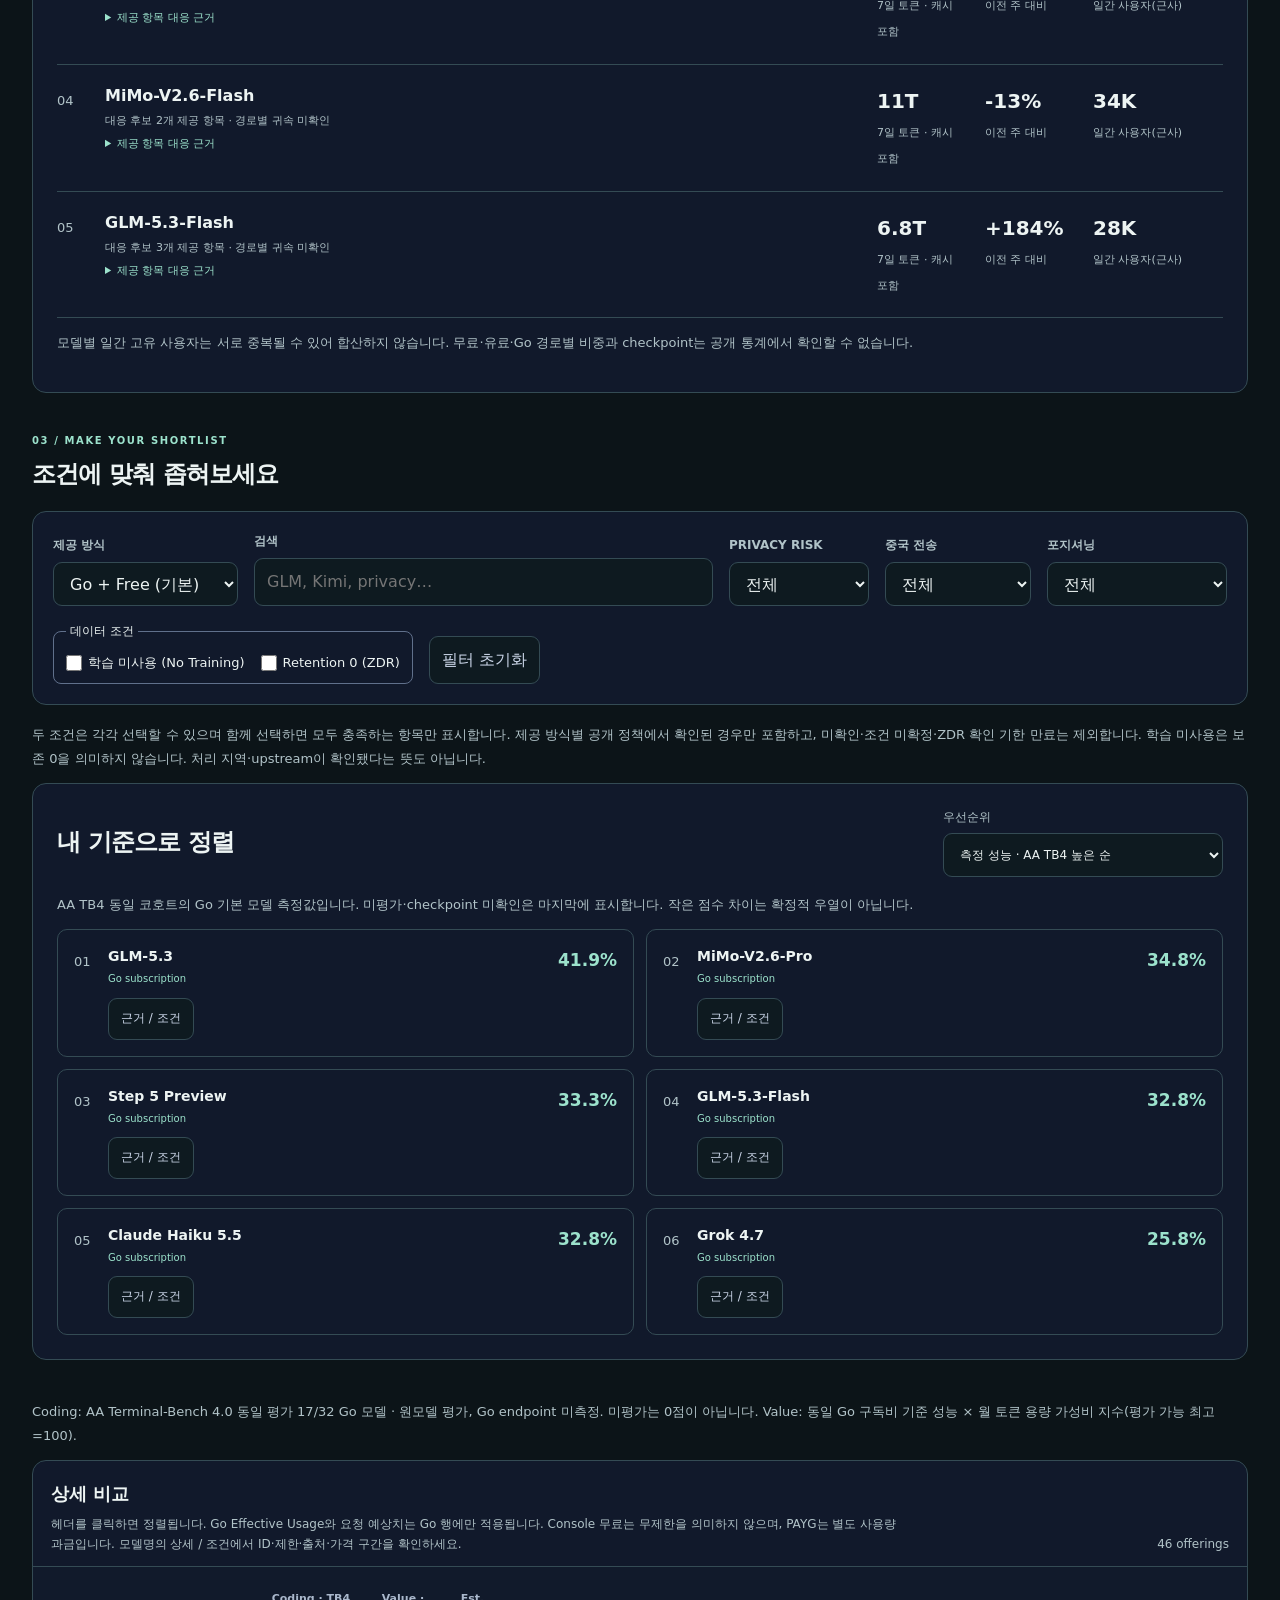
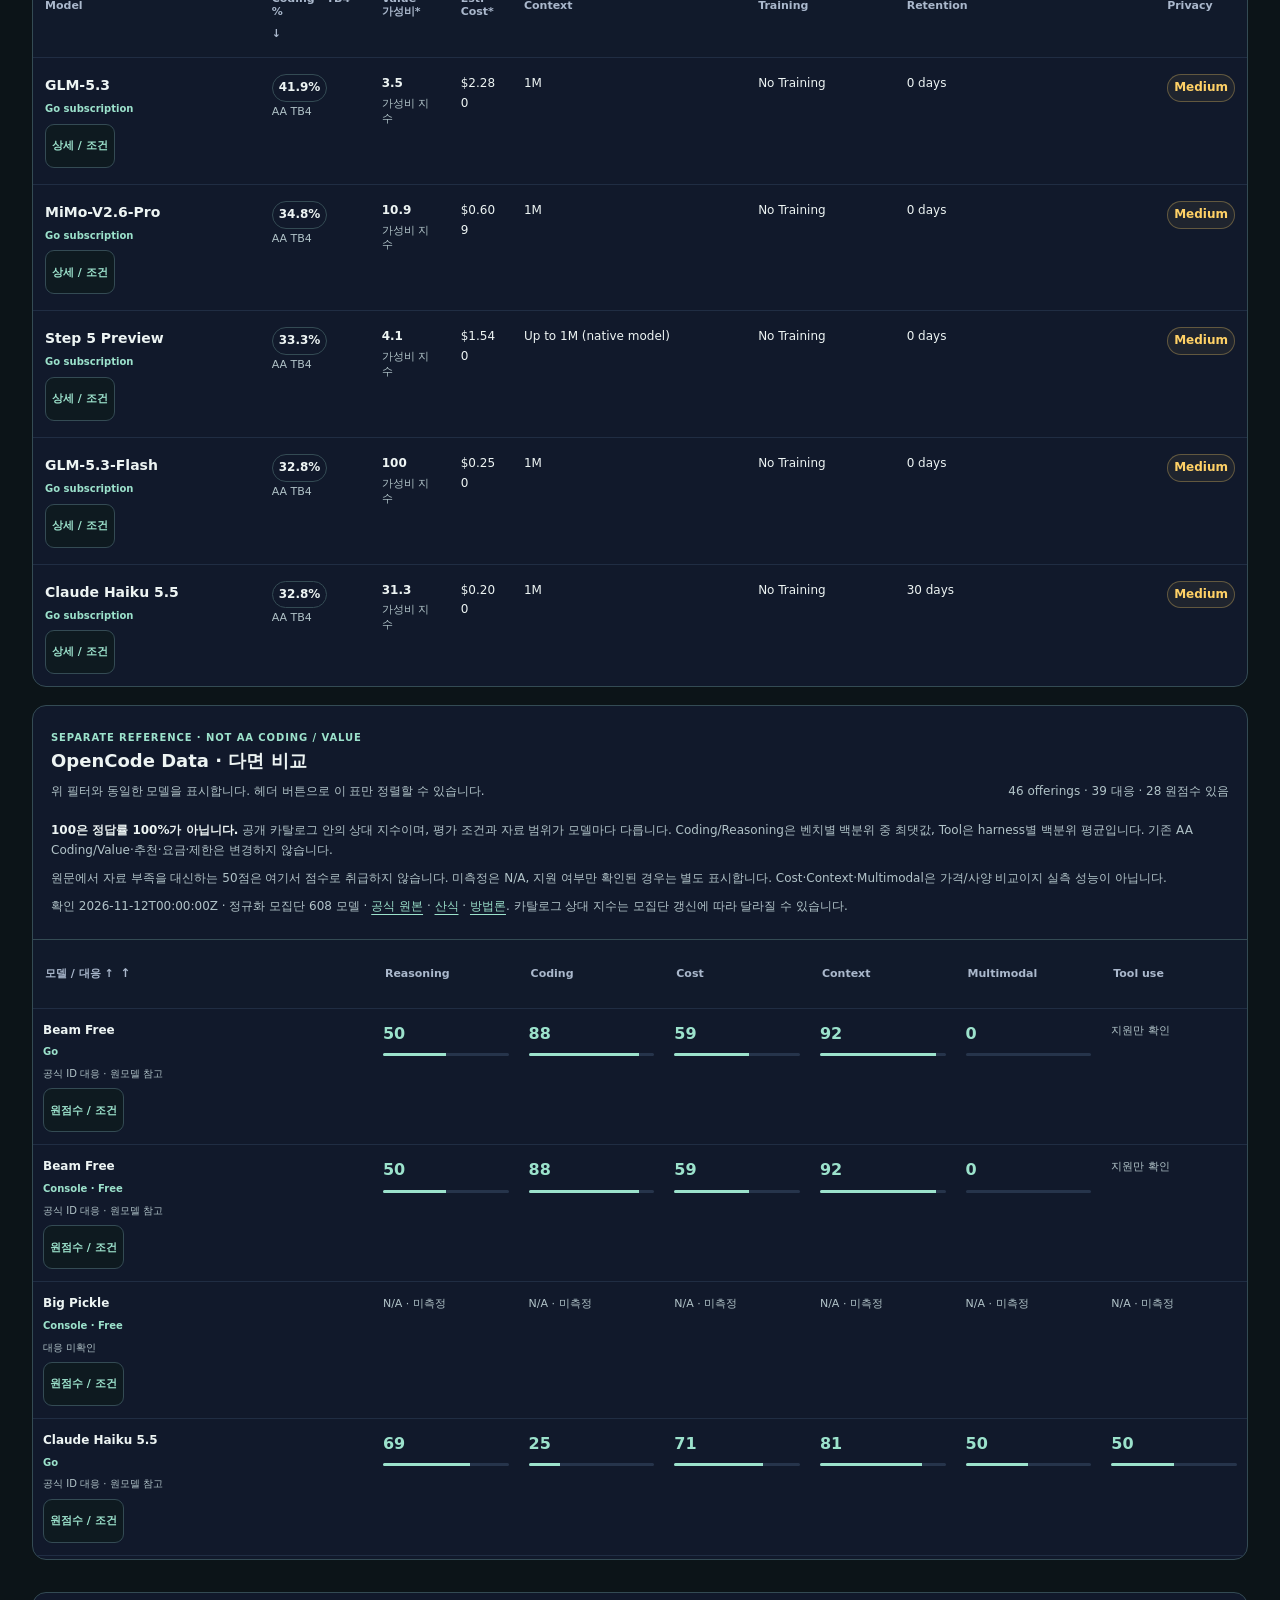
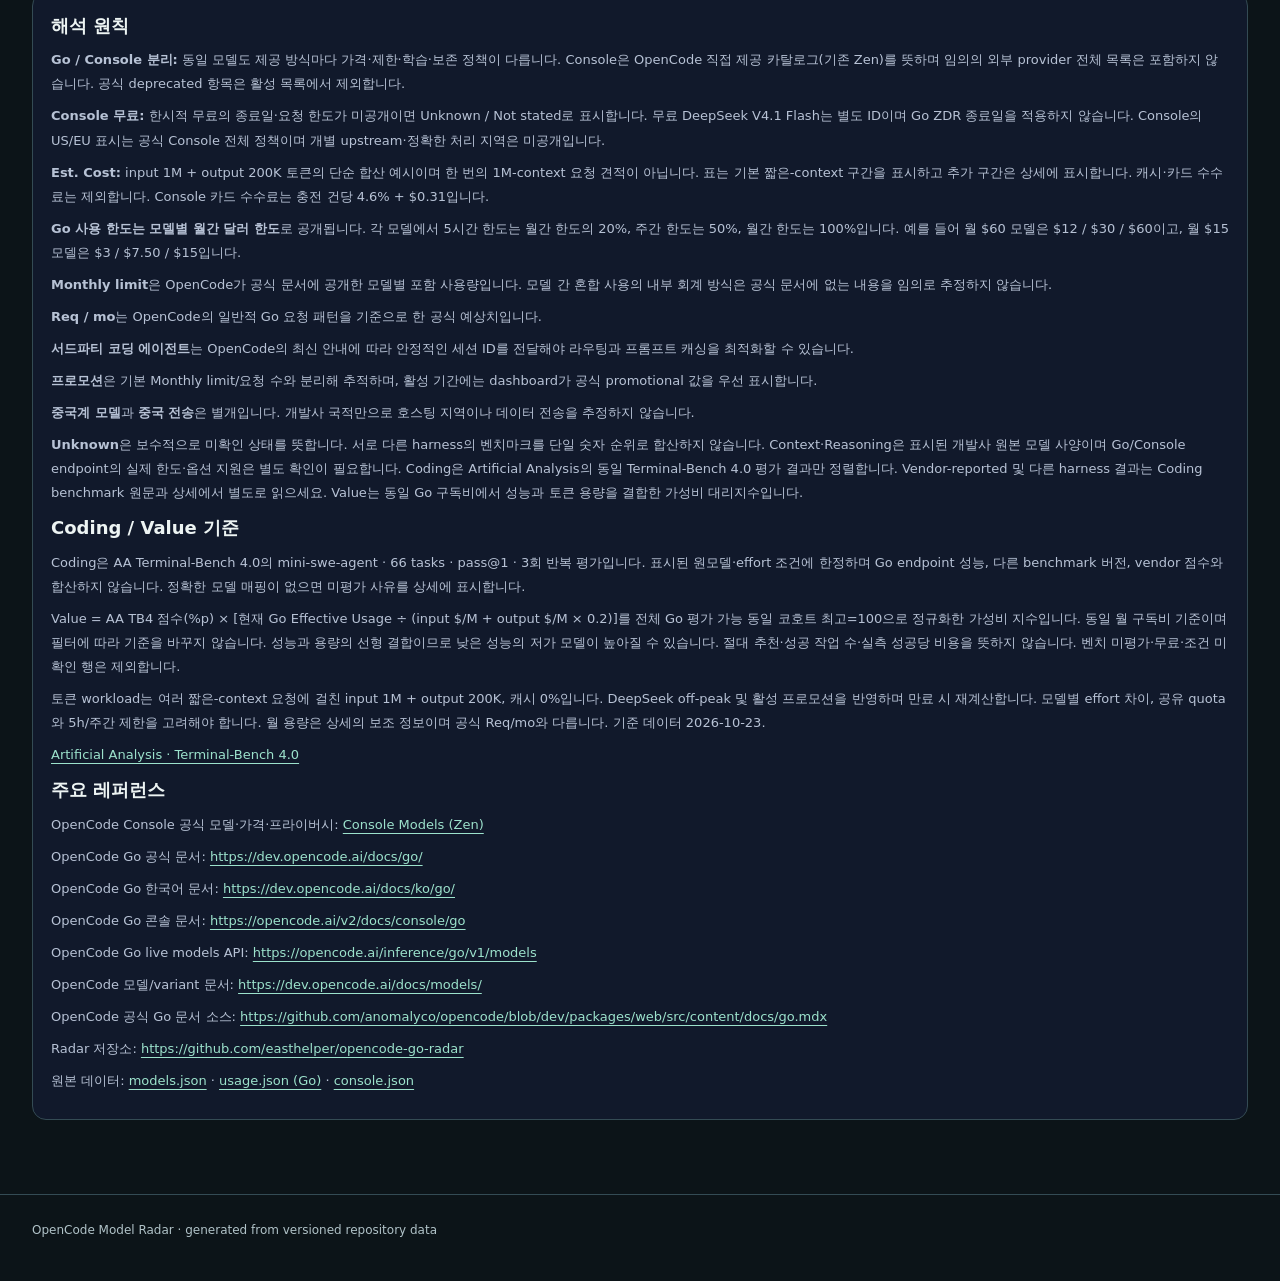
==== commit 90ad5056: "radar: bump dashboard script cache version for 2026-11-14" ====
--- a/index.html
+++ b/index.html
@@ -165,7 +165,7 @@
       <div id="model-dialog-content" class="dialog-content" tabindex="0" aria-label="모델 상세 및 조건"></div>
     </div>
   </dialog>
-  <script src="assets/app.js?v=20261111"></script>
+  <script src="assets/app.js?v=20261114"></script>
   <script src="assets/opencode-data.js?v=20261021-decisions"></script>
 </body>
 </html>
